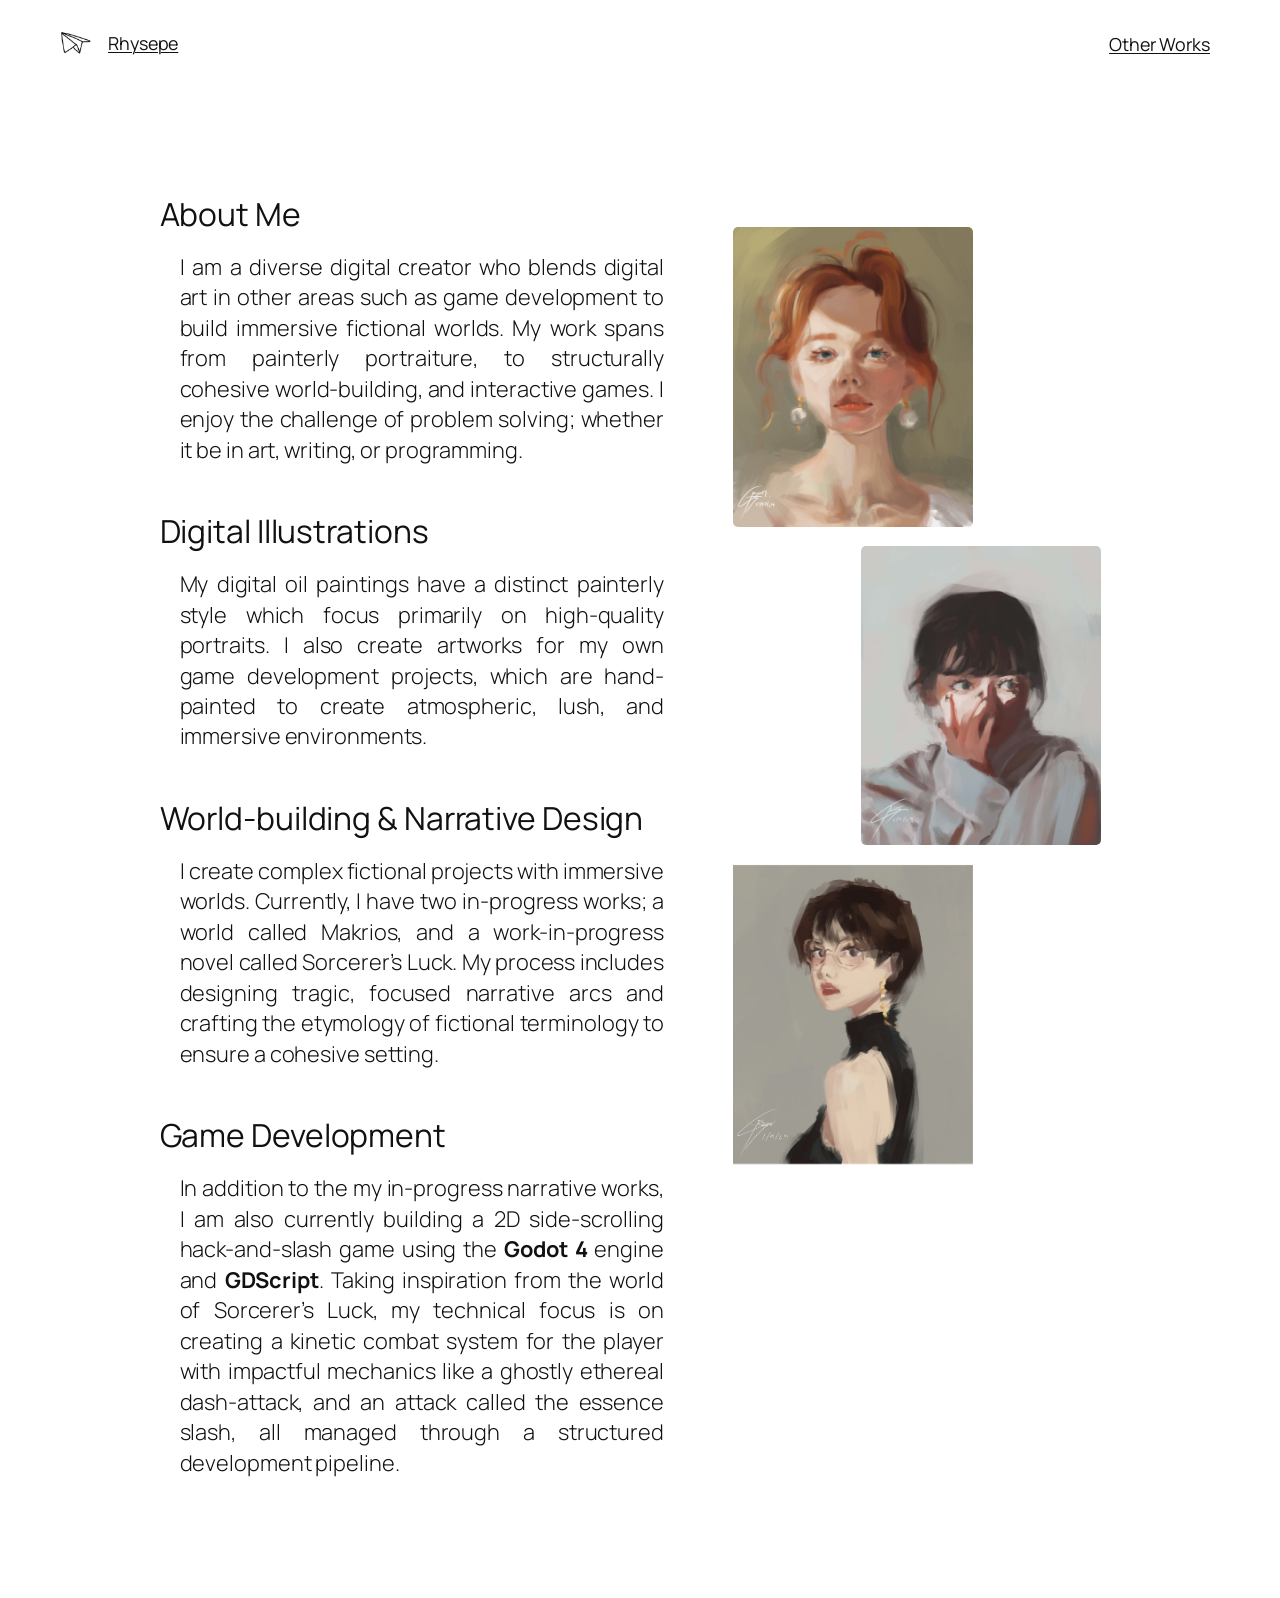
==== about-me/index.html @ 647f7ea9 "Changed website name and icon" ====
<!DOCTYPE html>
<html lang="en-US">
<head><meta charset="UTF-8">
	
	<meta name="viewport" content="width=device-width, initial-scale=1">
<meta name="robots" content="max-image-preview:large">
<title>About Me – My Website</title>
<link rel="alternate" type="application/rss+xml" title="My Website » Feed" href="/feed/">
<link rel="alternate" type="application/rss+xml" title="My Website » Comments Feed" href="/comments/feed/">
<link rel="alternate" title="oEmbed (JSON)" type="application/json+oembed" href="/wp-json/oembed/1.0/embed?url=%2Fabout-me%2F">
<link rel="alternate" title="oEmbed (XML)" type="text/xml+oembed" href="/wp-json/oembed/1.0/embed?url=%2Fabout-me%2F&amp;format=xml">
<style id="wp-img-auto-sizes-contain-inline-css">
img:is([sizes=auto i],[sizes^="auto," i]){contain-intrinsic-size:3000px 1500px}
/*# sourceURL=wp-img-auto-sizes-contain-inline-css */
</style>
<style id="wp-block-image-inline-css">
.wp-block-image>a,.wp-block-image>figure>a{display:inline-block}.wp-block-image img{box-sizing:border-box;height:auto;max-width:100%;vertical-align:bottom}@media not (prefers-reduced-motion){.wp-block-image img.hide{visibility:hidden}.wp-block-image img.show{animation:show-content-image .4s}}.wp-block-image[style*=border-radius] img,.wp-block-image[style*=border-radius]>a{border-radius:inherit}.wp-block-image.has-custom-border img{box-sizing:border-box}.wp-block-image.aligncenter{text-align:center}.wp-block-image.alignfull>a,.wp-block-image.alignwide>a{width:100%}.wp-block-image.alignfull img,.wp-block-image.alignwide img{height:auto;width:100%}.wp-block-image .aligncenter,.wp-block-image .alignleft,.wp-block-image .alignright,.wp-block-image.aligncenter,.wp-block-image.alignleft,.wp-block-image.alignright{display:table}.wp-block-image .aligncenter>figcaption,.wp-block-image .alignleft>figcaption,.wp-block-image .alignright>figcaption,.wp-block-image.aligncenter>figcaption,.wp-block-image.alignleft>figcaption,.wp-block-image.alignright>figcaption{caption-side:bottom;display:table-caption}.wp-block-image .alignleft{float:left;margin:.5em 1em .5em 0}.wp-block-image .alignright{float:right;margin:.5em 0 .5em 1em}.wp-block-image .aligncenter{margin-left:auto;margin-right:auto}.wp-block-image :where(figcaption){margin-bottom:1em;margin-top:.5em}.wp-block-image.is-style-circle-mask img{border-radius:9999px}@supports ((-webkit-mask-image:none) or (mask-image:none)) or (-webkit-mask-image:none){.wp-block-image.is-style-circle-mask img{border-radius:0;-webkit-mask-image:url('data:image/svg+xml;utf8,<svg viewBox="0 0 100 100" xmlns="http://www.w3.org/2000/svg"><circle cx="50" cy="50" r="50"/></svg>');mask-image:url('data:image/svg+xml;utf8,<svg viewBox="0 0 100 100" xmlns="http://www.w3.org/2000/svg"><circle cx="50" cy="50" r="50"/></svg>');mask-mode:alpha;-webkit-mask-position:center;mask-position:center;-webkit-mask-repeat:no-repeat;mask-repeat:no-repeat;-webkit-mask-size:contain;mask-size:contain}}:root :where(.wp-block-image.is-style-rounded img,.wp-block-image .is-style-rounded img){border-radius:9999px}.wp-block-image figure{margin:0}.wp-lightbox-container{display:flex;flex-direction:column;position:relative}.wp-lightbox-container img{cursor:zoom-in}.wp-lightbox-container img:hover+button{opacity:1}.wp-lightbox-container button{align-items:center;backdrop-filter:blur(16px) saturate(180%);background-color:#5a5a5a40;border:none;border-radius:4px;cursor:zoom-in;display:flex;height:20px;justify-content:center;opacity:0;padding:0;position:absolute;right:16px;text-align:center;top:16px;width:20px;z-index:100}@media not (prefers-reduced-motion){.wp-lightbox-container button{transition:opacity .2s ease}}.wp-lightbox-container button:focus-visible{outline:3px auto #5a5a5a40;outline:3px auto -webkit-focus-ring-color;outline-offset:3px}.wp-lightbox-container button:hover{cursor:pointer;opacity:1}.wp-lightbox-container button:focus{opacity:1}.wp-lightbox-container button:focus,.wp-lightbox-container button:hover,.wp-lightbox-container button:not(:hover):not(:active):not(.has-background){background-color:#5a5a5a40;border:none}.wp-lightbox-overlay{box-sizing:border-box;cursor:zoom-out;height:100vh;left:0;overflow:hidden;position:fixed;top:0;visibility:hidden;width:100%;z-index:100000}.wp-lightbox-overlay .close-button{align-items:center;cursor:pointer;display:flex;justify-content:center;min-height:40px;min-width:40px;padding:0;position:absolute;right:calc(env(safe-area-inset-right) + 16px);top:calc(env(safe-area-inset-top) + 16px);z-index:5000000}.wp-lightbox-overlay .close-button:focus,.wp-lightbox-overlay .close-button:hover,.wp-lightbox-overlay .close-button:not(:hover):not(:active):not(.has-background){background:none;border:none}.wp-lightbox-overlay .lightbox-image-container{height:var(--wp--lightbox-container-height);left:50%;overflow:hidden;position:absolute;top:50%;transform:translate(-50%,-50%);transform-origin:top left;width:var(--wp--lightbox-container-width);z-index:9999999999}.wp-lightbox-overlay .wp-block-image{align-items:center;box-sizing:border-box;display:flex;height:100%;justify-content:center;margin:0;position:relative;transform-origin:0 0;width:100%;z-index:3000000}.wp-lightbox-overlay .wp-block-image img{height:var(--wp--lightbox-image-height);min-height:var(--wp--lightbox-image-height);min-width:var(--wp--lightbox-image-width);width:var(--wp--lightbox-image-width)}.wp-lightbox-overlay .wp-block-image figcaption{display:none}.wp-lightbox-overlay button{background:none;border:none}.wp-lightbox-overlay .scrim{background-color:#fff;height:100%;opacity:.9;position:absolute;width:100%;z-index:2000000}.wp-lightbox-overlay.active{visibility:visible}@media not (prefers-reduced-motion){.wp-lightbox-overlay.active{animation:turn-on-visibility .25s both}.wp-lightbox-overlay.active img{animation:turn-on-visibility .35s both}.wp-lightbox-overlay.show-closing-animation:not(.active){animation:turn-off-visibility .35s both}.wp-lightbox-overlay.show-closing-animation:not(.active) img{animation:turn-off-visibility .25s both}.wp-lightbox-overlay.zoom.active{animation:none;opacity:1;visibility:visible}.wp-lightbox-overlay.zoom.active .lightbox-image-container{animation:lightbox-zoom-in .4s}.wp-lightbox-overlay.zoom.active .lightbox-image-container img{animation:none}.wp-lightbox-overlay.zoom.active .scrim{animation:turn-on-visibility .4s forwards}.wp-lightbox-overlay.zoom.show-closing-animation:not(.active){animation:none}.wp-lightbox-overlay.zoom.show-closing-animation:not(.active) .lightbox-image-container{animation:lightbox-zoom-out .4s}.wp-lightbox-overlay.zoom.show-closing-animation:not(.active) .lightbox-image-container img{animation:none}.wp-lightbox-overlay.zoom.show-closing-animation:not(.active) .scrim{animation:turn-off-visibility .4s forwards}}@keyframes show-content-image{0%{visibility:hidden}99%{visibility:hidden}to{visibility:visible}}@keyframes turn-on-visibility{0%{opacity:0}to{opacity:1}}@keyframes turn-off-visibility{0%{opacity:1;visibility:visible}99%{opacity:0;visibility:visible}to{opacity:0;visibility:hidden}}@keyframes lightbox-zoom-in{0%{transform:translate(calc((-100vw + var(--wp--lightbox-scrollbar-width))/2 + var(--wp--lightbox-initial-left-position)),calc(-50vh + var(--wp--lightbox-initial-top-position))) scale(var(--wp--lightbox-scale))}to{transform:translate(-50%,-50%) scale(1)}}@keyframes lightbox-zoom-out{0%{transform:translate(-50%,-50%) scale(1);visibility:visible}99%{visibility:visible}to{transform:translate(calc((-100vw + var(--wp--lightbox-scrollbar-width))/2 + var(--wp--lightbox-initial-left-position)),calc(-50vh + var(--wp--lightbox-initial-top-position))) scale(var(--wp--lightbox-scale));visibility:hidden}}
/*# sourceURL=/wp-includes/blocks/image/style.min.css */
</style>
<style id="wp-block-heading-inline-css">
h1:where(.wp-block-heading).has-background,h2:where(.wp-block-heading).has-background,h3:where(.wp-block-heading).has-background,h4:where(.wp-block-heading).has-background,h5:where(.wp-block-heading).has-background,h6:where(.wp-block-heading).has-background{padding:1.25em 2.375em}h1.has-text-align-left[style*=writing-mode]:where([style*=vertical-lr]),h1.has-text-align-right[style*=writing-mode]:where([style*=vertical-rl]),h2.has-text-align-left[style*=writing-mode]:where([style*=vertical-lr]),h2.has-text-align-right[style*=writing-mode]:where([style*=vertical-rl]),h3.has-text-align-left[style*=writing-mode]:where([style*=vertical-lr]),h3.has-text-align-right[style*=writing-mode]:where([style*=vertical-rl]),h4.has-text-align-left[style*=writing-mode]:where([style*=vertical-lr]),h4.has-text-align-right[style*=writing-mode]:where([style*=vertical-rl]),h5.has-text-align-left[style*=writing-mode]:where([style*=vertical-lr]),h5.has-text-align-right[style*=writing-mode]:where([style*=vertical-rl]),h6.has-text-align-left[style*=writing-mode]:where([style*=vertical-lr]),h6.has-text-align-right[style*=writing-mode]:where([style*=vertical-rl]){rotate:180deg}
/*# sourceURL=/wp-includes/blocks/heading/style.min.css */
</style>
<style id="wp-block-group-inline-css">
.wp-block-group{box-sizing:border-box}:where(.wp-block-group.wp-block-group-is-layout-constrained){position:relative}
/*# sourceURL=/wp-includes/blocks/group/style.min.css */
</style>
<style id="wp-block-paragraph-inline-css">
.is-small-text{font-size:.875em}.is-regular-text{font-size:1em}.is-large-text{font-size:2.25em}.is-larger-text{font-size:3em}.has-drop-cap:not(:focus):first-letter{float:left;font-size:8.4em;font-style:normal;font-weight:100;line-height:.68;margin:.05em .1em 0 0;text-transform:uppercase}body.rtl .has-drop-cap:not(:focus):first-letter{float:none;margin-left:.1em}p.has-drop-cap.has-background{overflow:hidden}:root :where(p.has-background){padding:1.25em 2.375em}:where(p.has-text-color:not(.has-link-color)) a{color:inherit}p.has-text-align-left[style*="writing-mode:vertical-lr"],p.has-text-align-right[style*="writing-mode:vertical-rl"]{rotate:180deg}
/*# sourceURL=/wp-includes/blocks/paragraph/style.min.css */
</style>
<style id="wp-block-post-content-inline-css">
.wp-block-post-content{display:flow-root}
/*# sourceURL=/wp-includes/blocks/post-content/style.min.css */
</style>
<style id="wp-block-library-inline-css">
:root{--wp-block-synced-color:#7a00df;--wp-block-synced-color--rgb:122,0,223;--wp-bound-block-color:var(--wp-block-synced-color);--wp-editor-canvas-background:#ddd;--wp-admin-theme-color:#007cba;--wp-admin-theme-color--rgb:0,124,186;--wp-admin-theme-color-darker-10:#006ba1;--wp-admin-theme-color-darker-10--rgb:0,107,160.5;--wp-admin-theme-color-darker-20:#005a87;--wp-admin-theme-color-darker-20--rgb:0,90,135;--wp-admin-border-width-focus:2px}@media (min-resolution:192dpi){:root{--wp-admin-border-width-focus:1.5px}}.wp-element-button{cursor:pointer}:root .has-very-light-gray-background-color{background-color:#eee}:root .has-very-dark-gray-background-color{background-color:#313131}:root .has-very-light-gray-color{color:#eee}:root .has-very-dark-gray-color{color:#313131}:root .has-vivid-green-cyan-to-vivid-cyan-blue-gradient-background{background:linear-gradient(135deg,#00d084,#0693e3)}:root .has-purple-crush-gradient-background{background:linear-gradient(135deg,#34e2e4,#4721fb 50%,#ab1dfe)}:root .has-hazy-dawn-gradient-background{background:linear-gradient(135deg,#faaca8,#dad0ec)}:root .has-subdued-olive-gradient-background{background:linear-gradient(135deg,#fafae1,#67a671)}:root .has-atomic-cream-gradient-background{background:linear-gradient(135deg,#fdd79a,#004a59)}:root .has-nightshade-gradient-background{background:linear-gradient(135deg,#330968,#31cdcf)}:root .has-midnight-gradient-background{background:linear-gradient(135deg,#020381,#2874fc)}:root{--wp--preset--font-size--normal:16px;--wp--preset--font-size--huge:42px}.has-regular-font-size{font-size:1em}.has-larger-font-size{font-size:2.625em}.has-normal-font-size{font-size:var(--wp--preset--font-size--normal)}.has-huge-font-size{font-size:var(--wp--preset--font-size--huge)}.has-text-align-center{text-align:center}.has-text-align-left{text-align:left}.has-text-align-right{text-align:right}.has-fit-text{white-space:nowrap!important}#end-resizable-editor-section{display:none}.aligncenter{clear:both}.items-justified-left{justify-content:flex-start}.items-justified-center{justify-content:center}.items-justified-right{justify-content:flex-end}.items-justified-space-between{justify-content:space-between}.screen-reader-text{border:0;clip-path:inset(50%);height:1px;margin:-1px;overflow:hidden;padding:0;position:absolute;width:1px;word-wrap:normal!important}.screen-reader-text:focus{background-color:#ddd;clip-path:none;color:#444;display:block;font-size:1em;height:auto;left:5px;line-height:normal;padding:15px 23px 14px;text-decoration:none;top:5px;width:auto;z-index:100000}html :where(.has-border-color){border-style:solid}html :where([style*=border-top-color]){border-top-style:solid}html :where([style*=border-right-color]){border-right-style:solid}html :where([style*=border-bottom-color]){border-bottom-style:solid}html :where([style*=border-left-color]){border-left-style:solid}html :where([style*=border-width]){border-style:solid}html :where([style*=border-top-width]){border-top-style:solid}html :where([style*=border-right-width]){border-right-style:solid}html :where([style*=border-bottom-width]){border-bottom-style:solid}html :where([style*=border-left-width]){border-left-style:solid}html :where(img[class*=wp-image-]){height:auto;max-width:100%}:where(figure){margin:0 0 1em}html :where(.is-position-sticky){--wp-admin--admin-bar--position-offset:var(--wp-admin--admin-bar--height,0px)}@media screen and (max-width:600px){html :where(.is-position-sticky){--wp-admin--admin-bar--position-offset:0px}}
/*# sourceURL=/wp-includes/css/dist/block-library/common.min.css */
</style>
<style id="global-styles-inline-css">
:root{--wp--preset--aspect-ratio--square: 1;--wp--preset--aspect-ratio--4-3: 4/3;--wp--preset--aspect-ratio--3-4: 3/4;--wp--preset--aspect-ratio--3-2: 3/2;--wp--preset--aspect-ratio--2-3: 2/3;--wp--preset--aspect-ratio--16-9: 16/9;--wp--preset--aspect-ratio--9-16: 9/16;--wp--preset--color--black: #000000;--wp--preset--color--cyan-bluish-gray: #abb8c3;--wp--preset--color--white: #ffffff;--wp--preset--color--pale-pink: #f78da7;--wp--preset--color--vivid-red: #cf2e2e;--wp--preset--color--luminous-vivid-orange: #ff6900;--wp--preset--color--luminous-vivid-amber: #fcb900;--wp--preset--color--light-green-cyan: #7bdcb5;--wp--preset--color--vivid-green-cyan: #00d084;--wp--preset--color--pale-cyan-blue: #8ed1fc;--wp--preset--color--vivid-cyan-blue: #0693e3;--wp--preset--color--vivid-purple: #9b51e0;--wp--preset--color--base: #FFFFFF;--wp--preset--color--contrast: #111111;--wp--preset--color--accent-1: #FFEE58;--wp--preset--color--accent-2: #F6CFF4;--wp--preset--color--accent-3: #503AA8;--wp--preset--color--accent-4: #686868;--wp--preset--color--accent-5: #FBFAF3;--wp--preset--color--accent-6: color-mix(in srgb, currentColor 20%, transparent);--wp--preset--gradient--vivid-cyan-blue-to-vivid-purple: linear-gradient(135deg,rgb(6,147,227) 0%,rgb(155,81,224) 100%);--wp--preset--gradient--light-green-cyan-to-vivid-green-cyan: linear-gradient(135deg,rgb(122,220,180) 0%,rgb(0,208,130) 100%);--wp--preset--gradient--luminous-vivid-amber-to-luminous-vivid-orange: linear-gradient(135deg,rgb(252,185,0) 0%,rgb(255,105,0) 100%);--wp--preset--gradient--luminous-vivid-orange-to-vivid-red: linear-gradient(135deg,rgb(255,105,0) 0%,rgb(207,46,46) 100%);--wp--preset--gradient--very-light-gray-to-cyan-bluish-gray: linear-gradient(135deg,rgb(238,238,238) 0%,rgb(169,184,195) 100%);--wp--preset--gradient--cool-to-warm-spectrum: linear-gradient(135deg,rgb(74,234,220) 0%,rgb(151,120,209) 20%,rgb(207,42,186) 40%,rgb(238,44,130) 60%,rgb(251,105,98) 80%,rgb(254,248,76) 100%);--wp--preset--gradient--blush-light-purple: linear-gradient(135deg,rgb(255,206,236) 0%,rgb(152,150,240) 100%);--wp--preset--gradient--blush-bordeaux: linear-gradient(135deg,rgb(254,205,165) 0%,rgb(254,45,45) 50%,rgb(107,0,62) 100%);--wp--preset--gradient--luminous-dusk: linear-gradient(135deg,rgb(255,203,112) 0%,rgb(199,81,192) 50%,rgb(65,88,208) 100%);--wp--preset--gradient--pale-ocean: linear-gradient(135deg,rgb(255,245,203) 0%,rgb(182,227,212) 50%,rgb(51,167,181) 100%);--wp--preset--gradient--electric-grass: linear-gradient(135deg,rgb(202,248,128) 0%,rgb(113,206,126) 100%);--wp--preset--gradient--midnight: linear-gradient(135deg,rgb(2,3,129) 0%,rgb(40,116,252) 100%);--wp--preset--font-size--small: 0.875rem;--wp--preset--font-size--medium: clamp(1rem, 1rem + ((1vw - 0.2rem) * 0.196), 1.125rem);--wp--preset--font-size--large: clamp(1.125rem, 1.125rem + ((1vw - 0.2rem) * 0.392), 1.375rem);--wp--preset--font-size--x-large: clamp(1.75rem, 1.75rem + ((1vw - 0.2rem) * 0.392), 2rem);--wp--preset--font-size--xx-large: clamp(2.15rem, 2.15rem + ((1vw - 0.2rem) * 1.333), 3rem);--wp--preset--font-family--manrope: Manrope, sans-serif;--wp--preset--font-family--fira-code: "Fira Code", monospace;--wp--preset--spacing--20: 10px;--wp--preset--spacing--30: 20px;--wp--preset--spacing--40: 30px;--wp--preset--spacing--50: clamp(30px, 5vw, 50px);--wp--preset--spacing--60: clamp(30px, 7vw, 70px);--wp--preset--spacing--70: clamp(50px, 7vw, 90px);--wp--preset--spacing--80: clamp(70px, 10vw, 140px);--wp--preset--shadow--natural: 6px 6px 9px rgba(0, 0, 0, 0.2);--wp--preset--shadow--deep: 12px 12px 50px rgba(0, 0, 0, 0.4);--wp--preset--shadow--sharp: 6px 6px 0px rgba(0, 0, 0, 0.2);--wp--preset--shadow--outlined: 6px 6px 0px -3px rgb(255, 255, 255), 6px 6px rgb(0, 0, 0);--wp--preset--shadow--crisp: 6px 6px 0px rgb(0, 0, 0);}:root { --wp--style--global--content-size: 645px;--wp--style--global--wide-size: 1340px; }:where(body) { margin: 0; }.wp-site-blocks { padding-top: var(--wp--style--root--padding-top); padding-bottom: var(--wp--style--root--padding-bottom); }.has-global-padding { padding-right: var(--wp--style--root--padding-right); padding-left: var(--wp--style--root--padding-left); }.has-global-padding > .alignfull { margin-right: calc(var(--wp--style--root--padding-right) * -1); margin-left: calc(var(--wp--style--root--padding-left) * -1); }.has-global-padding :where(:not(.alignfull.is-layout-flow) > .has-global-padding:not(.wp-block-block, .alignfull)) { padding-right: 0; padding-left: 0; }.has-global-padding :where(:not(.alignfull.is-layout-flow) > .has-global-padding:not(.wp-block-block, .alignfull)) > .alignfull { margin-left: 0; margin-right: 0; }.wp-site-blocks > .alignleft { float: left; margin-right: 2em; }.wp-site-blocks > .alignright { float: right; margin-left: 2em; }.wp-site-blocks > .aligncenter { justify-content: center; margin-left: auto; margin-right: auto; }:where(.wp-site-blocks) > * { margin-block-start: 1.2rem; margin-block-end: 0; }:where(.wp-site-blocks) > :first-child { margin-block-start: 0; }:where(.wp-site-blocks) > :last-child { margin-block-end: 0; }:root { --wp--style--block-gap: 1.2rem; }:root :where(.is-layout-flow) > :first-child{margin-block-start: 0;}:root :where(.is-layout-flow) > :last-child{margin-block-end: 0;}:root :where(.is-layout-flow) > *{margin-block-start: 1.2rem;margin-block-end: 0;}:root :where(.is-layout-constrained) > :first-child{margin-block-start: 0;}:root :where(.is-layout-constrained) > :last-child{margin-block-end: 0;}:root :where(.is-layout-constrained) > *{margin-block-start: 1.2rem;margin-block-end: 0;}:root :where(.is-layout-flex){gap: 1.2rem;}:root :where(.is-layout-grid){gap: 1.2rem;}.is-layout-flow > .alignleft{float: left;margin-inline-start: 0;margin-inline-end: 2em;}.is-layout-flow > .alignright{float: right;margin-inline-start: 2em;margin-inline-end: 0;}.is-layout-flow > .aligncenter{margin-left: auto !important;margin-right: auto !important;}.is-layout-constrained > .alignleft{float: left;margin-inline-start: 0;margin-inline-end: 2em;}.is-layout-constrained > .alignright{float: right;margin-inline-start: 2em;margin-inline-end: 0;}.is-layout-constrained > .aligncenter{margin-left: auto !important;margin-right: auto !important;}.is-layout-constrained > :where(:not(.alignleft):not(.alignright):not(.alignfull)){max-width: var(--wp--style--global--content-size);margin-left: auto !important;margin-right: auto !important;}.is-layout-constrained > .alignwide{max-width: var(--wp--style--global--wide-size);}body .is-layout-flex{display: flex;}.is-layout-flex{flex-wrap: wrap;align-items: center;}.is-layout-flex > :is(*, div){margin: 0;}body .is-layout-grid{display: grid;}.is-layout-grid > :is(*, div){margin: 0;}body{background-color: var(--wp--preset--color--base);color: var(--wp--preset--color--contrast);font-family: var(--wp--preset--font-family--manrope);font-size: var(--wp--preset--font-size--large);font-weight: 300;letter-spacing: -0.1px;line-height: 1.4;--wp--style--root--padding-top: 0px;--wp--style--root--padding-right: var(--wp--preset--spacing--50);--wp--style--root--padding-bottom: 0px;--wp--style--root--padding-left: var(--wp--preset--spacing--50);}a:where(:not(.wp-element-button)){color: currentColor;text-decoration: underline;}:root :where(a:where(:not(.wp-element-button)):hover){text-decoration: none;}h1, h2, h3, h4, h5, h6{font-weight: 400;letter-spacing: -0.1px;line-height: 1.125;}h1{font-size: var(--wp--preset--font-size--xx-large);}h2{font-size: var(--wp--preset--font-size--x-large);}h3{font-size: var(--wp--preset--font-size--large);}h4{font-size: var(--wp--preset--font-size--medium);}h5{font-size: var(--wp--preset--font-size--small);letter-spacing: 0.5px;}h6{font-size: var(--wp--preset--font-size--small);font-weight: 700;letter-spacing: 1.4px;text-transform: uppercase;}:root :where(.wp-element-button, .wp-block-button__link){background-color: var(--wp--preset--color--contrast);border-width: 0;color: var(--wp--preset--color--base);font-family: inherit;font-size: var(--wp--preset--font-size--medium);font-style: inherit;font-weight: inherit;letter-spacing: inherit;line-height: inherit;padding-top: 1rem;padding-right: 2.25rem;padding-bottom: 1rem;padding-left: 2.25rem;text-decoration: none;text-transform: inherit;}:root :where(.wp-element-button:hover, .wp-block-button__link:hover){background-color: color-mix(in srgb, var(--wp--preset--color--contrast) 85%, transparent);border-color: transparent;color: var(--wp--preset--color--base);}:root :where(.wp-element-button:focus, .wp-block-button__link:focus){outline-color: var(--wp--preset--color--accent-4);outline-offset: 2px;}:root :where(.wp-element-caption, .wp-block-audio figcaption, .wp-block-embed figcaption, .wp-block-gallery figcaption, .wp-block-image figcaption, .wp-block-table figcaption, .wp-block-video figcaption){font-size: var(--wp--preset--font-size--small);line-height: 1.4;}.has-black-color{color: var(--wp--preset--color--black) !important;}.has-cyan-bluish-gray-color{color: var(--wp--preset--color--cyan-bluish-gray) !important;}.has-white-color{color: var(--wp--preset--color--white) !important;}.has-pale-pink-color{color: var(--wp--preset--color--pale-pink) !important;}.has-vivid-red-color{color: var(--wp--preset--color--vivid-red) !important;}.has-luminous-vivid-orange-color{color: var(--wp--preset--color--luminous-vivid-orange) !important;}.has-luminous-vivid-amber-color{color: var(--wp--preset--color--luminous-vivid-amber) !important;}.has-light-green-cyan-color{color: var(--wp--preset--color--light-green-cyan) !important;}.has-vivid-green-cyan-color{color: var(--wp--preset--color--vivid-green-cyan) !important;}.has-pale-cyan-blue-color{color: var(--wp--preset--color--pale-cyan-blue) !important;}.has-vivid-cyan-blue-color{color: var(--wp--preset--color--vivid-cyan-blue) !important;}.has-vivid-purple-color{color: var(--wp--preset--color--vivid-purple) !important;}.has-base-color{color: var(--wp--preset--color--base) !important;}.has-contrast-color{color: var(--wp--preset--color--contrast) !important;}.has-accent-1-color{color: var(--wp--preset--color--accent-1) !important;}.has-accent-2-color{color: var(--wp--preset--color--accent-2) !important;}.has-accent-3-color{color: var(--wp--preset--color--accent-3) !important;}.has-accent-4-color{color: var(--wp--preset--color--accent-4) !important;}.has-accent-5-color{color: var(--wp--preset--color--accent-5) !important;}.has-accent-6-color{color: var(--wp--preset--color--accent-6) !important;}.has-black-background-color{background-color: var(--wp--preset--color--black) !important;}.has-cyan-bluish-gray-background-color{background-color: var(--wp--preset--color--cyan-bluish-gray) !important;}.has-white-background-color{background-color: var(--wp--preset--color--white) !important;}.has-pale-pink-background-color{background-color: var(--wp--preset--color--pale-pink) !important;}.has-vivid-red-background-color{background-color: var(--wp--preset--color--vivid-red) !important;}.has-luminous-vivid-orange-background-color{background-color: var(--wp--preset--color--luminous-vivid-orange) !important;}.has-luminous-vivid-amber-background-color{background-color: var(--wp--preset--color--luminous-vivid-amber) !important;}.has-light-green-cyan-background-color{background-color: var(--wp--preset--color--light-green-cyan) !important;}.has-vivid-green-cyan-background-color{background-color: var(--wp--preset--color--vivid-green-cyan) !important;}.has-pale-cyan-blue-background-color{background-color: var(--wp--preset--color--pale-cyan-blue) !important;}.has-vivid-cyan-blue-background-color{background-color: var(--wp--preset--color--vivid-cyan-blue) !important;}.has-vivid-purple-background-color{background-color: var(--wp--preset--color--vivid-purple) !important;}.has-base-background-color{background-color: var(--wp--preset--color--base) !important;}.has-contrast-background-color{background-color: var(--wp--preset--color--contrast) !important;}.has-accent-1-background-color{background-color: var(--wp--preset--color--accent-1) !important;}.has-accent-2-background-color{background-color: var(--wp--preset--color--accent-2) !important;}.has-accent-3-background-color{background-color: var(--wp--preset--color--accent-3) !important;}.has-accent-4-background-color{background-color: var(--wp--preset--color--accent-4) !important;}.has-accent-5-background-color{background-color: var(--wp--preset--color--accent-5) !important;}.has-accent-6-background-color{background-color: var(--wp--preset--color--accent-6) !important;}.has-black-border-color{border-color: var(--wp--preset--color--black) !important;}.has-cyan-bluish-gray-border-color{border-color: var(--wp--preset--color--cyan-bluish-gray) !important;}.has-white-border-color{border-color: var(--wp--preset--color--white) !important;}.has-pale-pink-border-color{border-color: var(--wp--preset--color--pale-pink) !important;}.has-vivid-red-border-color{border-color: var(--wp--preset--color--vivid-red) !important;}.has-luminous-vivid-orange-border-color{border-color: var(--wp--preset--color--luminous-vivid-orange) !important;}.has-luminous-vivid-amber-border-color{border-color: var(--wp--preset--color--luminous-vivid-amber) !important;}.has-light-green-cyan-border-color{border-color: var(--wp--preset--color--light-green-cyan) !important;}.has-vivid-green-cyan-border-color{border-color: var(--wp--preset--color--vivid-green-cyan) !important;}.has-pale-cyan-blue-border-color{border-color: var(--wp--preset--color--pale-cyan-blue) !important;}.has-vivid-cyan-blue-border-color{border-color: var(--wp--preset--color--vivid-cyan-blue) !important;}.has-vivid-purple-border-color{border-color: var(--wp--preset--color--vivid-purple) !important;}.has-base-border-color{border-color: var(--wp--preset--color--base) !important;}.has-contrast-border-color{border-color: var(--wp--preset--color--contrast) !important;}.has-accent-1-border-color{border-color: var(--wp--preset--color--accent-1) !important;}.has-accent-2-border-color{border-color: var(--wp--preset--color--accent-2) !important;}.has-accent-3-border-color{border-color: var(--wp--preset--color--accent-3) !important;}.has-accent-4-border-color{border-color: var(--wp--preset--color--accent-4) !important;}.has-accent-5-border-color{border-color: var(--wp--preset--color--accent-5) !important;}.has-accent-6-border-color{border-color: var(--wp--preset--color--accent-6) !important;}.has-vivid-cyan-blue-to-vivid-purple-gradient-background{background: var(--wp--preset--gradient--vivid-cyan-blue-to-vivid-purple) !important;}.has-light-green-cyan-to-vivid-green-cyan-gradient-background{background: var(--wp--preset--gradient--light-green-cyan-to-vivid-green-cyan) !important;}.has-luminous-vivid-amber-to-luminous-vivid-orange-gradient-background{background: var(--wp--preset--gradient--luminous-vivid-amber-to-luminous-vivid-orange) !important;}.has-luminous-vivid-orange-to-vivid-red-gradient-background{background: var(--wp--preset--gradient--luminous-vivid-orange-to-vivid-red) !important;}.has-very-light-gray-to-cyan-bluish-gray-gradient-background{background: var(--wp--preset--gradient--very-light-gray-to-cyan-bluish-gray) !important;}.has-cool-to-warm-spectrum-gradient-background{background: var(--wp--preset--gradient--cool-to-warm-spectrum) !important;}.has-blush-light-purple-gradient-background{background: var(--wp--preset--gradient--blush-light-purple) !important;}.has-blush-bordeaux-gradient-background{background: var(--wp--preset--gradient--blush-bordeaux) !important;}.has-luminous-dusk-gradient-background{background: var(--wp--preset--gradient--luminous-dusk) !important;}.has-pale-ocean-gradient-background{background: var(--wp--preset--gradient--pale-ocean) !important;}.has-electric-grass-gradient-background{background: var(--wp--preset--gradient--electric-grass) !important;}.has-midnight-gradient-background{background: var(--wp--preset--gradient--midnight) !important;}.has-small-font-size{font-size: var(--wp--preset--font-size--small) !important;}.has-medium-font-size{font-size: var(--wp--preset--font-size--medium) !important;}.has-large-font-size{font-size: var(--wp--preset--font-size--large) !important;}.has-x-large-font-size{font-size: var(--wp--preset--font-size--x-large) !important;}.has-xx-large-font-size{font-size: var(--wp--preset--font-size--xx-large) !important;}.has-manrope-font-family{font-family: var(--wp--preset--font-family--manrope) !important;}.has-fira-code-font-family{font-family: var(--wp--preset--font-family--fira-code) !important;}p {
  text-align: justify;
}

@keyframes fadeInUp {
  from {
    opacity: 0;
    transform: translateY(30px);
  }
  to {
    opacity: 1;
    transform: translateY(0);
  }
}

.fade-in-up {
  animation: fadeInUp 0.8s ease forwards;
}

.fade-in-up-delay-1 { animation: fadeInUp 0.8s ease 0s forwards; opacity: 0; }
.fade-in-up-delay-2 { animation: fadeInUp 0.8s ease 0.2s forwards; opacity: 0; }
.fade-in-up-delay-3 { animation: fadeInUp 0.8s ease 0.4s forwards; opacity: 0; }
.fade-in-up-delay-4 { animation: fadeInUp 0.8s ease 0.6s forwards; opacity: 0; }
.fade-in-up-delay-5 { animation: fadeInUp 0.8s ease 0.8s forwards; opacity: 0; }
.fade-in-up-delay-6 { animation: fadeInUp 0.8s ease 1.0s forwards; opacity: 0; }
.fade-in-up-delay-7 { animation: fadeInUp 0.8s ease 1.2s forwards; opacity: 0; }
.fade-in-up-delay-8 { animation: fadeInUp 0.8s ease 1.4s forwards; opacity: 0; }
.fade-in-up-delay-9 { animation: fadeInUp 0.8s ease 1.6s forwards; opacity: 0; }
.fade-in-up-delay-10 { animation: fadeInUp 0.8s ease 1.8s forwards; opacity: 0; }
/*# sourceURL=global-styles-inline-css */
</style>
<style id="block-style-variation-styles-inline-css">
:root :where(.wp-block-heading.is-style-text-subtitle--1){font-size: clamp(1.5rem, 1.5rem + ((1vw - 0.2rem) * 0.392), 1.75rem);line-height: 1.2;}
/*# sourceURL=block-style-variation-styles-inline-css */
</style>
<style id="wp-emoji-styles-inline-css">

	img.wp-smiley, img.emoji {
		display: inline !important;
		border: none !important;
		box-shadow: none !important;
		height: 1em !important;
		width: 1em !important;
		margin: 0 0.07em !important;
		vertical-align: -0.1em !important;
		background: none !important;
		padding: 0 !important;
	}
/*# sourceURL=wp-emoji-styles-inline-css */
</style>
<style id="core-block-supports-inline-css">
.wp-container-core-group-is-layout-460ae1cf{flex-wrap:nowrap;gap:var(--wp--preset--spacing--20);}.wp-container-core-group-is-layout-28f5d25a{flex-wrap:nowrap;gap:5px;justify-content:space-between;}.wp-container-2{top:calc(0px + var(--wp-admin--admin-bar--position-offset, 0px));position:sticky;z-index:10;}.wp-container-core-group-is-layout-2fd3f7a6 > .alignfull{margin-right:calc(0px * -1);margin-left:calc(var(--wp--preset--spacing--60) * -1);}.wp-container-core-group-is-layout-2fd3f7a6 > :where(:not(.alignleft):not(.alignright):not(.alignfull)){margin-left:0 !important;}.wp-container-core-group-is-layout-f0e1bc5d{flex-direction:column;align-items:stretch;}.wp-container-core-group-is-layout-0b70ad5d{flex-wrap:nowrap;justify-content:space-between;align-items:flex-start;}.wp-container-core-post-content-is-layout-06ff697d > *{margin-block-start:0;margin-block-end:0;}.wp-container-core-post-content-is-layout-06ff697d > * + *{margin-block-start:var(--wp--preset--spacing--30);margin-block-end:0;}
/*# sourceURL=core-block-supports-inline-css */
</style>
<style id="wp-block-template-skip-link-inline-css">

		.skip-link.screen-reader-text {
			border: 0;
			clip-path: inset(50%);
			height: 1px;
			margin: -1px;
			overflow: hidden;
			padding: 0;
			position: absolute !important;
			width: 1px;
			word-wrap: normal !important;
		}

		.skip-link.screen-reader-text:focus {
			background-color: #eee;
			clip-path: none;
			color: #444;
			display: block;
			font-size: 1em;
			height: auto;
			left: 5px;
			line-height: normal;
			padding: 15px 23px 14px;
			text-decoration: none;
			top: 5px;
			width: auto;
			z-index: 100000;
		}
/*# sourceURL=wp-block-template-skip-link-inline-css */
</style>
<style id="twentytwentyfive-style-inline-css">
a{text-decoration-thickness:1px!important;text-underline-offset:.1em}:where(.wp-site-blocks :focus){outline-width:2px;outline-style:solid}.wp-block-navigation .wp-block-navigation-submenu .wp-block-navigation-item:not(:last-child){margin-bottom:3px}.wp-block-navigation .wp-block-navigation-item .wp-block-navigation-item__content{outline-offset:4px}.wp-block-navigation .wp-block-navigation-item ul.wp-block-navigation__submenu-container .wp-block-navigation-item__content{outline-offset:0}blockquote,caption,figcaption,h1,h2,h3,h4,h5,h6,p{text-wrap:pretty}.more-link{display:block}:where(pre){overflow-x:auto}
/*# sourceURL=/wp-content/themes/twentytwentyfive/style.min.css */
</style>
<link rel="https://api.w.org/" href="/wp-json/"><link rel="alternate" title="JSON" type="application/json" href="/wp-json/wp/v2/pages/74"><link rel="EditURI" type="application/rsd+xml" title="RSD" href="/xmlrpc.php?rsd">
<meta name="generator" content="WordPress 6.9.4">
<link rel="canonical" href="/about-me/">
<link rel="shortlink" href="/?p=74">
<style class="wp-fonts-local">
@font-face{font-family:Manrope;font-style:normal;font-weight:200 800;font-display:fallback;src:url('/wp-content/themes/twentytwentyfive/assets/fonts/manrope/Manrope-VariableFont_wght.woff2') format('woff2');}
@font-face{font-family:"Fira Code";font-style:normal;font-weight:300 700;font-display:fallback;src:url('/wp-content/themes/twentytwentyfive/assets/fonts/fira-code/FiraCode-VariableFont_wght.woff2') format('woff2');}
</style>
<link rel="icon" href="/wp-content/uploads/2026/05/cropped-mint-logo-1-32x32.png" sizes="32x32">
<link rel="icon" href="/wp-content/uploads/2026/05/cropped-mint-logo-1-192x192.png" sizes="192x192">
<link rel="apple-touch-icon" href="/wp-content/uploads/2026/05/cropped-mint-logo-1-180x180.png">
<meta name="msapplication-TileImage" content="/wp-content/uploads/2026/05/cropped-mint-logo-1-270x270.png">
</head>

<body class="wp-singular page-template page-template-main-page page page-id-74 wp-embed-responsive wp-theme-twentytwentyfive">

<div class="wp-site-blocks">
<div class="wp-block-group is-style-default has-base-background-color has-background is-horizontal is-content-justification-space-between is-nowrap is-layout-flex wp-container-core-group-is-layout-28f5d25a wp-block-group-is-layout-flex wp-container-2 is-position-sticky" style="border-style:none;border-width:0px;padding-top:var(--wp--preset--spacing--30);padding-right:var(--wp--preset--spacing--50);padding-bottom:var(--wp--preset--spacing--30);padding-left:var(--wp--preset--spacing--50)">
<div class="wp-block-group is-nowrap is-layout-flex wp-container-core-group-is-layout-460ae1cf wp-block-group-is-layout-flex" style="padding-right:0;padding-left:0">
<figure class="wp-block-image size-thumbnail is-resized"><a href="/"><img width="150" height="150" src="/wp-content/uploads/2026/05/mint-logo-150x150.png" alt="" class="wp-image-6" style="object-fit:cover;width:48px;height:auto" srcset="/wp-content/uploads/2026/05/mint-logo-150x150.png 150w, /wp-content/uploads/2026/05/mint-logo.png 224w" sizes="(max-width: 150px) 100vw, 150px"></a></figure>



<h2 class="wp-block-heading is-style-text-subtitle has-medium-font-size is-style-text-subtitle--1"><a href="/" data-type="page" data-id="27">Rhysepe</a></h2>
</div>



<h2 class="wp-block-heading has-medium-font-size" style="padding-top:0;padding-right:var(--wp--preset--spacing--30);padding-bottom:0;padding-left:var(--wp--preset--spacing--30)"><a href="/other-works/" data-type="page" data-id="170">Other Works</a></h2>
</div>


<div style="border-top-left-radius:0px;border-top-right-radius:0px;border-bottom-left-radius:0px;border-bottom-right-radius:0px; padding-right:var(--wp--preset--spacing--70);padding-left:var(--wp--preset--spacing--70);padding-top:var(--wp--preset--spacing--70);padding-bottom:var(--wp--preset--spacing--70);" class="entry-content wp-block-post-content is-layout-flow wp-container-core-post-content-is-layout-06ff697d wp-block-post-content-is-layout-flow">
<div class="wp-block-group is-content-justification-space-between is-nowrap is-layout-flex wp-container-core-group-is-layout-0b70ad5d wp-block-group-is-layout-flex">
<div class="wp-block-group has-global-padding is-content-justification-left is-layout-constrained wp-container-core-group-is-layout-2fd3f7a6 wp-block-group-is-layout-constrained" style="padding-top:0;padding-right:0;padding-bottom:0;padding-left:var(--wp--preset--spacing--60)">
<div class="wp-block-group fade-in-up-delay-1 has-global-padding is-layout-constrained wp-block-group-is-layout-constrained" style="padding-bottom:var(--wp--preset--spacing--40)">
<h2 class="wp-block-heading">About Me</h2>



<p style="padding-right:var(--wp--preset--spacing--50);padding-left:var(--wp--preset--spacing--30)">I am a diverse digital creator who blends digital art in other areas such as game development to build immersive fictional worlds. My work spans from painterly portraiture, to structurally cohesive world-building, and interactive games. I enjoy the challenge of problem solving; whether it be in art, writing, or programming.</p>
</div>



<div class="wp-block-group fade-in-up-delay-2 has-global-padding is-layout-constrained wp-block-group-is-layout-constrained" style="padding-bottom:var(--wp--preset--spacing--40)">
<h2 class="wp-block-heading">Digital Illustrations</h2>



<p style="padding-right:var(--wp--preset--spacing--50);padding-left:var(--wp--preset--spacing--30)">My digital oil paintings have a distinct painterly style which focus primarily on high-quality portraits. I also create artworks for my own game development projects, which are hand-painted to create atmospheric, lush, and immersive environments.</p>
</div>



<div class="wp-block-group fade-in-up-delay-3 has-global-padding is-layout-constrained wp-block-group-is-layout-constrained" style="padding-bottom:var(--wp--preset--spacing--40)">
<h2 class="wp-block-heading">World-building &amp; Narrative Design</h2>



<p style="padding-top:0;padding-right:var(--wp--preset--spacing--50);padding-bottom:0;padding-left:var(--wp--preset--spacing--30)">I create complex fictional projects with immersive worlds. Currently, I have two in-progress works; a world called Makrios, and a work-in-progress novel called Sorcerer’s Luck. My process includes designing tragic, focused narrative arcs and crafting the etymology of fictional terminology to ensure a cohesive setting.</p>
</div>



<div class="wp-block-group fade-in-up-delay-4 has-global-padding is-layout-constrained wp-block-group-is-layout-constrained" style="padding-bottom:var(--wp--preset--spacing--40)">
<h2 class="wp-block-heading">Game Development</h2>



<p style="padding-right:var(--wp--preset--spacing--50);padding-left:var(--wp--preset--spacing--30)">In addition to the my in-progress narrative works, I am also currently building a 2D side-scrolling hack-and-slash game using the <strong>Godot 4</strong> engine and <strong>GDScript</strong>. Taking inspiration from the world of Sorcerer’s Luck, my technical focus is on creating a kinetic combat system for the player with impactful mechanics like a ghostly ethereal dash-attack, and an attack called the essence slash, all managed through a structured development pipeline.</p>
</div>
</div>



<div class="wp-block-group is-vertical is-content-justification-stretch is-layout-flex wp-container-core-group-is-layout-f0e1bc5d wp-block-group-is-layout-flex" style="padding-top:var(--wp--preset--spacing--40);padding-right:var(--wp--preset--spacing--70);padding-bottom:var(--wp--preset--spacing--40)">
<figure class="wp-block-image is-resized has-custom-border fade-in-up-delay-1" style="margin-right:var(--wp--preset--spacing--80)"><img fetchpriority="high" decoding="async" width="1080" height="1350" src="/wp-content/uploads/2026/05/red.png" alt="" class="wp-image-129" style="border-style:none;border-width:0px;border-top-left-radius:5px;border-top-right-radius:5px;border-bottom-left-radius:5px;border-bottom-right-radius:5px;width:300px" srcset="/wp-content/uploads/2026/05/red.png 1080w, /wp-content/uploads/2026/05/red-240x300.png 240w, /wp-content/uploads/2026/05/red-819x1024.png 819w, /wp-content/uploads/2026/05/red-768x960.png 768w" sizes="(max-width: 1080px) 100vw, 1080px"></figure>



<figure class="wp-block-image is-resized has-custom-border fade-in-up-delay-3" style="margin-left:var(--wp--preset--spacing--80)"><img decoding="async" width="1080" height="1350" src="/wp-content/uploads/2026/05/portrait-2.jpg" alt="" class="wp-image-128" style="border-top-left-radius:5px;border-top-right-radius:5px;border-bottom-left-radius:5px;border-bottom-right-radius:5px;width:300px" srcset="/wp-content/uploads/2026/05/portrait-2.jpg 1080w, /wp-content/uploads/2026/05/portrait-2-240x300.jpg 240w, /wp-content/uploads/2026/05/portrait-2-819x1024.jpg 819w, /wp-content/uploads/2026/05/portrait-2-768x960.jpg 768w" sizes="(max-width: 1080px) 100vw, 1080px"></figure>



<figure class="wp-block-image is-resized fade-in-up-delay-5" style="margin-right:var(--wp--preset--spacing--80);margin-left:0"><img decoding="async" width="1080" height="1350" src="/wp-content/uploads/2026/05/portrait-3.jpg" alt="" class="wp-image-153" style="width:300px" srcset="/wp-content/uploads/2026/05/portrait-3.jpg 1080w, /wp-content/uploads/2026/05/portrait-3-240x300.jpg 240w, /wp-content/uploads/2026/05/portrait-3-819x1024.jpg 819w, /wp-content/uploads/2026/05/portrait-3-768x960.jpg 768w" sizes="(max-width: 1080px) 100vw, 1080px"></figure>
</div>
</div>
</div></div>
<script type="speculationrules">
{"prefetch":[{"source":"document","where":{"and":[{"href_matches":"/*"},{"not":{"href_matches":["/wp-*.php","/wp-admin/*","/wp-content/uploads/*","/wp-content/*","/wp-content/plugins/*","/wp-content/themes/twentytwentyfive/*","/*\\?(.+)"]}},{"not":{"selector_matches":"a[rel~=\"nofollow\"]"}},{"not":{"selector_matches":".no-prefetch, .no-prefetch a"}}]},"eagerness":"conservative"}]}
</script>
<script id="wp-block-template-skip-link-js-after">
	( function() {
		var skipLinkTarget = document.querySelector( 'main' ),
			sibling,
			skipLinkTargetID,
			skipLink;

		// Early exit if a skip-link target can't be located.
		if ( ! skipLinkTarget ) {
			return;
		}

		/*
		 * Get the site wrapper.
		 * The skip-link will be injected in the beginning of it.
		 */
		sibling = document.querySelector( '.wp-site-blocks' );

		// Early exit if the root element was not found.
		if ( ! sibling ) {
			return;
		}

		// Get the skip-link target's ID, and generate one if it doesn't exist.
		skipLinkTargetID = skipLinkTarget.id;
		if ( ! skipLinkTargetID ) {
			skipLinkTargetID = 'wp--skip-link--target';
			skipLinkTarget.id = skipLinkTargetID;
		}

		// Create the skip link.
		skipLink = document.createElement( 'a' );
		skipLink.classList.add( 'skip-link', 'screen-reader-text' );
		skipLink.id = 'wp-skip-link';
		skipLink.href = '#' + skipLinkTargetID;
		skipLink.innerText = 'Skip to content';

		// Inject the skip link.
		sibling.parentElement.insertBefore( skipLink, sibling );
	}() );
	
//# sourceURL=wp-block-template-skip-link-js-after
</script>
<script id="wp-emoji-settings" type="application/json">
{"baseUrl":"https://s.w.org/images/core/emoji/17.0.2/72x72/","ext":".png","svgUrl":"https://s.w.org/images/core/emoji/17.0.2/svg/","svgExt":".svg","source":{"concatemoji":"/wp-includes/js/wp-emoji-release.min.js?ver=6.9.4"}}
</script>
<script type="module">
/*! This file is auto-generated */
const a=JSON.parse(document.getElementById("wp-emoji-settings").textContent),o=(window._wpemojiSettings=a,"wpEmojiSettingsSupports"),s=["flag","emoji"];function i(e){try{var t={supportTests:e,timestamp:(new Date).valueOf()};sessionStorage.setItem(o,JSON.stringify(t))}catch(e){}}function c(e,t,n){e.clearRect(0,0,e.canvas.width,e.canvas.height),e.fillText(t,0,0);t=new Uint32Array(e.getImageData(0,0,e.canvas.width,e.canvas.height).data);e.clearRect(0,0,e.canvas.width,e.canvas.height),e.fillText(n,0,0);const a=new Uint32Array(e.getImageData(0,0,e.canvas.width,e.canvas.height).data);return t.every((e,t)=>e===a[t])}function p(e,t){e.clearRect(0,0,e.canvas.width,e.canvas.height),e.fillText(t,0,0);var n=e.getImageData(16,16,1,1);for(let e=0;e<n.data.length;e++)if(0!==n.data[e])return!1;return!0}function u(e,t,n,a){switch(t){case"flag":return n(e,"\ud83c\udff3\ufe0f\u200d\u26a7\ufe0f","\ud83c\udff3\ufe0f\u200b\u26a7\ufe0f")?!1:!n(e,"\ud83c\udde8\ud83c\uddf6","\ud83c\udde8\u200b\ud83c\uddf6")&&!n(e,"\ud83c\udff4\udb40\udc67\udb40\udc62\udb40\udc65\udb40\udc6e\udb40\udc67\udb40\udc7f","\ud83c\udff4\u200b\udb40\udc67\u200b\udb40\udc62\u200b\udb40\udc65\u200b\udb40\udc6e\u200b\udb40\udc67\u200b\udb40\udc7f");case"emoji":return!a(e,"\ud83e\u1fac8")}return!1}function f(e,t,n,a){let r;const o=(r="undefined"!=typeof WorkerGlobalScope&&self instanceof WorkerGlobalScope?new OffscreenCanvas(300,150):document.createElement("canvas")).getContext("2d",{willReadFrequently:!0}),s=(o.textBaseline="top",o.font="600 32px Arial",{});return e.forEach(e=>{s[e]=t(o,e,n,a)}),s}function r(e){var t=document.createElement("script");t.src=e,t.defer=!0,document.head.appendChild(t)}a.supports={everything:!0,everythingExceptFlag:!0},new Promise(t=>{let n=function(){try{var e=JSON.parse(sessionStorage.getItem(o));if("object"==typeof e&&"number"==typeof e.timestamp&&(new Date).valueOf()<e.timestamp+604800&&"object"==typeof e.supportTests)return e.supportTests}catch(e){}return null}();if(!n){if("undefined"!=typeof Worker&&"undefined"!=typeof OffscreenCanvas&&"undefined"!=typeof URL&&URL.createObjectURL&&"undefined"!=typeof Blob)try{var e="postMessage("+f.toString()+"("+[JSON.stringify(s),u.toString(),c.toString(),p.toString()].join(",")+"));",a=new Blob([e],{type:"text/javascript"});const r=new Worker(URL.createObjectURL(a),{name:"wpTestEmojiSupports"});return void(r.onmessage=e=>{i(n=e.data),r.terminate(),t(n)})}catch(e){}i(n=f(s,u,c,p))}t(n)}).then(e=>{for(const n in e)a.supports[n]=e[n],a.supports.everything=a.supports.everything&&a.supports[n],"flag"!==n&&(a.supports.everythingExceptFlag=a.supports.everythingExceptFlag&&a.supports[n]);var t;a.supports.everythingExceptFlag=a.supports.everythingExceptFlag&&!a.supports.flag,a.supports.everything||((t=a.source||{}).concatemoji?r(t.concatemoji):t.wpemoji&&t.twemoji&&(r(t.twemoji),r(t.wpemoji)))});
//# sourceURL=/wp-includes/js/wp-emoji-loader.min.js
</script>
</body>
</html>
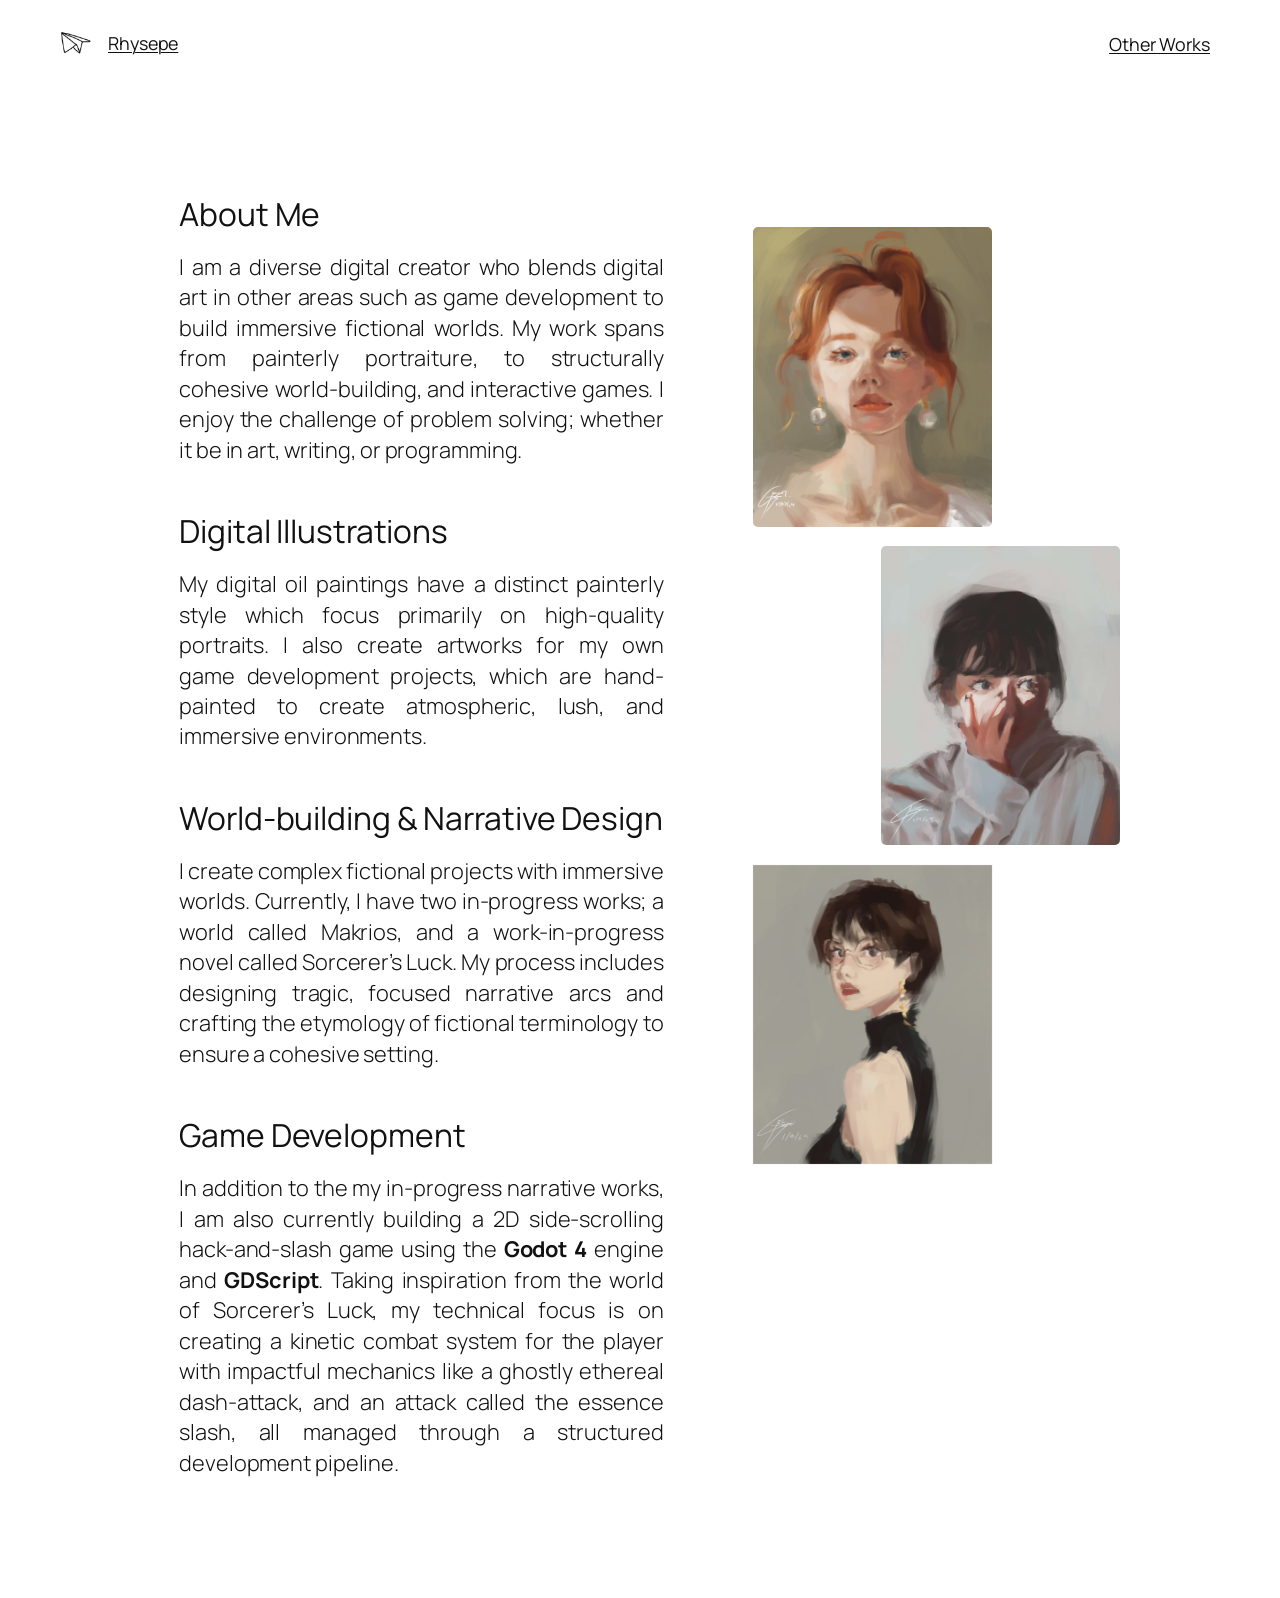
==== commit 0af6f70a: "Fixed mobile support" ====
--- a/about-me/index.html
+++ b/about-me/index.html
@@ -38,25 +38,22 @@
 /*# sourceURL=/wp-includes/css/dist/block-library/common.min.css */
 </style>
 <style id="global-styles-inline-css">
-:root{--wp--preset--aspect-ratio--square: 1;--wp--preset--aspect-ratio--4-3: 4/3;--wp--preset--aspect-ratio--3-4: 3/4;--wp--preset--aspect-ratio--3-2: 3/2;--wp--preset--aspect-ratio--2-3: 2/3;--wp--preset--aspect-ratio--16-9: 16/9;--wp--preset--aspect-ratio--9-16: 9/16;--wp--preset--color--black: #000000;--wp--preset--color--cyan-bluish-gray: #abb8c3;--wp--preset--color--white: #ffffff;--wp--preset--color--pale-pink: #f78da7;--wp--preset--color--vivid-red: #cf2e2e;--wp--preset--color--luminous-vivid-orange: #ff6900;--wp--preset--color--luminous-vivid-amber: #fcb900;--wp--preset--color--light-green-cyan: #7bdcb5;--wp--preset--color--vivid-green-cyan: #00d084;--wp--preset--color--pale-cyan-blue: #8ed1fc;--wp--preset--color--vivid-cyan-blue: #0693e3;--wp--preset--color--vivid-purple: #9b51e0;--wp--preset--color--base: #FFFFFF;--wp--preset--color--contrast: #111111;--wp--preset--color--accent-1: #FFEE58;--wp--preset--color--accent-2: #F6CFF4;--wp--preset--color--accent-3: #503AA8;--wp--preset--color--accent-4: #686868;--wp--preset--color--accent-5: #FBFAF3;--wp--preset--color--accent-6: color-mix(in srgb, currentColor 20%, transparent);--wp--preset--gradient--vivid-cyan-blue-to-vivid-purple: linear-gradient(135deg,rgb(6,147,227) 0%,rgb(155,81,224) 100%);--wp--preset--gradient--light-green-cyan-to-vivid-green-cyan: linear-gradient(135deg,rgb(122,220,180) 0%,rgb(0,208,130) 100%);--wp--preset--gradient--luminous-vivid-amber-to-luminous-vivid-orange: linear-gradient(135deg,rgb(252,185,0) 0%,rgb(255,105,0) 100%);--wp--preset--gradient--luminous-vivid-orange-to-vivid-red: linear-gradient(135deg,rgb(255,105,0) 0%,rgb(207,46,46) 100%);--wp--preset--gradient--very-light-gray-to-cyan-bluish-gray: linear-gradient(135deg,rgb(238,238,238) 0%,rgb(169,184,195) 100%);--wp--preset--gradient--cool-to-warm-spectrum: linear-gradient(135deg,rgb(74,234,220) 0%,rgb(151,120,209) 20%,rgb(207,42,186) 40%,rgb(238,44,130) 60%,rgb(251,105,98) 80%,rgb(254,248,76) 100%);--wp--preset--gradient--blush-light-purple: linear-gradient(135deg,rgb(255,206,236) 0%,rgb(152,150,240) 100%);--wp--preset--gradient--blush-bordeaux: linear-gradient(135deg,rgb(254,205,165) 0%,rgb(254,45,45) 50%,rgb(107,0,62) 100%);--wp--preset--gradient--luminous-dusk: linear-gradient(135deg,rgb(255,203,112) 0%,rgb(199,81,192) 50%,rgb(65,88,208) 100%);--wp--preset--gradient--pale-ocean: linear-gradient(135deg,rgb(255,245,203) 0%,rgb(182,227,212) 50%,rgb(51,167,181) 100%);--wp--preset--gradient--electric-grass: linear-gradient(135deg,rgb(202,248,128) 0%,rgb(113,206,126) 100%);--wp--preset--gradient--midnight: linear-gradient(135deg,rgb(2,3,129) 0%,rgb(40,116,252) 100%);--wp--preset--font-size--small: 0.875rem;--wp--preset--font-size--medium: clamp(1rem, 1rem + ((1vw - 0.2rem) * 0.196), 1.125rem);--wp--preset--font-size--large: clamp(1.125rem, 1.125rem + ((1vw - 0.2rem) * 0.392), 1.375rem);--wp--preset--font-size--x-large: clamp(1.75rem, 1.75rem + ((1vw - 0.2rem) * 0.392), 2rem);--wp--preset--font-size--xx-large: clamp(2.15rem, 2.15rem + ((1vw - 0.2rem) * 1.333), 3rem);--wp--preset--font-family--manrope: Manrope, sans-serif;--wp--preset--font-family--fira-code: "Fira Code", monospace;--wp--preset--spacing--20: 10px;--wp--preset--spacing--30: 20px;--wp--preset--spacing--40: 30px;--wp--preset--spacing--50: clamp(30px, 5vw, 50px);--wp--preset--spacing--60: clamp(30px, 7vw, 70px);--wp--preset--spacing--70: clamp(50px, 7vw, 90px);--wp--preset--spacing--80: clamp(70px, 10vw, 140px);--wp--preset--shadow--natural: 6px 6px 9px rgba(0, 0, 0, 0.2);--wp--preset--shadow--deep: 12px 12px 50px rgba(0, 0, 0, 0.4);--wp--preset--shadow--sharp: 6px 6px 0px rgba(0, 0, 0, 0.2);--wp--preset--shadow--outlined: 6px 6px 0px -3px rgb(255, 255, 255), 6px 6px rgb(0, 0, 0);--wp--preset--shadow--crisp: 6px 6px 0px rgb(0, 0, 0);}:root { --wp--style--global--content-size: 645px;--wp--style--global--wide-size: 1340px; }:where(body) { margin: 0; }.wp-site-blocks { padding-top: var(--wp--style--root--padding-top); padding-bottom: var(--wp--style--root--padding-bottom); }.has-global-padding { padding-right: var(--wp--style--root--padding-right); padding-left: var(--wp--style--root--padding-left); }.has-global-padding > .alignfull { margin-right: calc(var(--wp--style--root--padding-right) * -1); margin-left: calc(var(--wp--style--root--padding-left) * -1); }.has-global-padding :where(:not(.alignfull.is-layout-flow) > .has-global-padding:not(.wp-block-block, .alignfull)) { padding-right: 0; padding-left: 0; }.has-global-padding :where(:not(.alignfull.is-layout-flow) > .has-global-padding:not(.wp-block-block, .alignfull)) > .alignfull { margin-left: 0; margin-right: 0; }.wp-site-blocks > .alignleft { float: left; margin-right: 2em; }.wp-site-blocks > .alignright { float: right; margin-left: 2em; }.wp-site-blocks > .aligncenter { justify-content: center; margin-left: auto; margin-right: auto; }:where(.wp-site-blocks) > * { margin-block-start: 1.2rem; margin-block-end: 0; }:where(.wp-site-blocks) > :first-child { margin-block-start: 0; }:where(.wp-site-blocks) > :last-child { margin-block-end: 0; }:root { --wp--style--block-gap: 1.2rem; }:root :where(.is-layout-flow) > :first-child{margin-block-start: 0;}:root :where(.is-layout-flow) > :last-child{margin-block-end: 0;}:root :where(.is-layout-flow) > *{margin-block-start: 1.2rem;margin-block-end: 0;}:root :where(.is-layout-constrained) > :first-child{margin-block-start: 0;}:root :where(.is-layout-constrained) > :last-child{margin-block-end: 0;}:root :where(.is-layout-constrained) > *{margin-block-start: 1.2rem;margin-block-end: 0;}:root :where(.is-layout-flex){gap: 1.2rem;}:root :where(.is-layout-grid){gap: 1.2rem;}.is-layout-flow > .alignleft{float: left;margin-inline-start: 0;margin-inline-end: 2em;}.is-layout-flow > .alignright{float: right;margin-inline-start: 2em;margin-inline-end: 0;}.is-layout-flow > .aligncenter{margin-left: auto !important;margin-right: auto !important;}.is-layout-constrained > .alignleft{float: left;margin-inline-start: 0;margin-inline-end: 2em;}.is-layout-constrained > .alignright{float: right;margin-inline-start: 2em;margin-inline-end: 0;}.is-layout-constrained > .aligncenter{margin-left: auto !important;margin-right: auto !important;}.is-layout-constrained > :where(:not(.alignleft):not(.alignright):not(.alignfull)){max-width: var(--wp--style--global--content-size);margin-left: auto !important;margin-right: auto !important;}.is-layout-constrained > .alignwide{max-width: var(--wp--style--global--wide-size);}body .is-layout-flex{display: flex;}.is-layout-flex{flex-wrap: wrap;align-items: center;}.is-layout-flex > :is(*, div){margin: 0;}body .is-layout-grid{display: grid;}.is-layout-grid > :is(*, div){margin: 0;}body{background-color: var(--wp--preset--color--base);color: var(--wp--preset--color--contrast);font-family: var(--wp--preset--font-family--manrope);font-size: var(--wp--preset--font-size--large);font-weight: 300;letter-spacing: -0.1px;line-height: 1.4;--wp--style--root--padding-top: 0px;--wp--style--root--padding-right: var(--wp--preset--spacing--50);--wp--style--root--padding-bottom: 0px;--wp--style--root--padding-left: var(--wp--preset--spacing--50);}a:where(:not(.wp-element-button)){color: currentColor;text-decoration: underline;}:root :where(a:where(:not(.wp-element-button)):hover){text-decoration: none;}h1, h2, h3, h4, h5, h6{font-weight: 400;letter-spacing: -0.1px;line-height: 1.125;}h1{font-size: var(--wp--preset--font-size--xx-large);}h2{font-size: var(--wp--preset--font-size--x-large);}h3{font-size: var(--wp--preset--font-size--large);}h4{font-size: var(--wp--preset--font-size--medium);}h5{font-size: var(--wp--preset--font-size--small);letter-spacing: 0.5px;}h6{font-size: var(--wp--preset--font-size--small);font-weight: 700;letter-spacing: 1.4px;text-transform: uppercase;}:root :where(.wp-element-button, .wp-block-button__link){background-color: var(--wp--preset--color--contrast);border-width: 0;color: var(--wp--preset--color--base);font-family: inherit;font-size: var(--wp--preset--font-size--medium);font-style: inherit;font-weight: inherit;letter-spacing: inherit;line-height: inherit;padding-top: 1rem;padding-right: 2.25rem;padding-bottom: 1rem;padding-left: 2.25rem;text-decoration: none;text-transform: inherit;}:root :where(.wp-element-button:hover, .wp-block-button__link:hover){background-color: color-mix(in srgb, var(--wp--preset--color--contrast) 85%, transparent);border-color: transparent;color: var(--wp--preset--color--base);}:root :where(.wp-element-button:focus, .wp-block-button__link:focus){outline-color: var(--wp--preset--color--accent-4);outline-offset: 2px;}:root :where(.wp-element-caption, .wp-block-audio figcaption, .wp-block-embed figcaption, .wp-block-gallery figcaption, .wp-block-image figcaption, .wp-block-table figcaption, .wp-block-video figcaption){font-size: var(--wp--preset--font-size--small);line-height: 1.4;}.has-black-color{color: var(--wp--preset--color--black) !important;}.has-cyan-bluish-gray-color{color: var(--wp--preset--color--cyan-bluish-gray) !important;}.has-white-color{color: var(--wp--preset--color--white) !important;}.has-pale-pink-color{color: var(--wp--preset--color--pale-pink) !important;}.has-vivid-red-color{color: var(--wp--preset--color--vivid-red) !important;}.has-luminous-vivid-orange-color{color: var(--wp--preset--color--luminous-vivid-orange) !important;}.has-luminous-vivid-amber-color{color: var(--wp--preset--color--luminous-vivid-amber) !important;}.has-light-green-cyan-color{color: var(--wp--preset--color--light-green-cyan) !important;}.has-vivid-green-cyan-color{color: var(--wp--preset--color--vivid-green-cyan) !important;}.has-pale-cyan-blue-color{color: var(--wp--preset--color--pale-cyan-blue) !important;}.has-vivid-cyan-blue-color{color: var(--wp--preset--color--vivid-cyan-blue) !important;}.has-vivid-purple-color{color: var(--wp--preset--color--vivid-purple) !important;}.has-base-color{color: var(--wp--preset--color--base) !important;}.has-contrast-color{color: var(--wp--preset--color--contrast) !important;}.has-accent-1-color{color: var(--wp--preset--color--accent-1) !important;}.has-accent-2-color{color: var(--wp--preset--color--accent-2) !important;}.has-accent-3-color{color: var(--wp--preset--color--accent-3) !important;}.has-accent-4-color{color: var(--wp--preset--color--accent-4) !important;}.has-accent-5-color{color: var(--wp--preset--color--accent-5) !important;}.has-accent-6-color{color: var(--wp--preset--color--accent-6) !important;}.has-black-background-color{background-color: var(--wp--preset--color--black) !important;}.has-cyan-bluish-gray-background-color{background-color: var(--wp--preset--color--cyan-bluish-gray) !important;}.has-white-background-color{background-color: var(--wp--preset--color--white) !important;}.has-pale-pink-background-color{background-color: var(--wp--preset--color--pale-pink) !important;}.has-vivid-red-background-color{background-color: var(--wp--preset--color--vivid-red) !important;}.has-luminous-vivid-orange-background-color{background-color: var(--wp--preset--color--luminous-vivid-orange) !important;}.has-luminous-vivid-amber-background-color{background-color: var(--wp--preset--color--luminous-vivid-amber) !important;}.has-light-green-cyan-background-color{background-color: var(--wp--preset--color--light-green-cyan) !important;}.has-vivid-green-cyan-background-color{background-color: var(--wp--preset--color--vivid-green-cyan) !important;}.has-pale-cyan-blue-background-color{background-color: var(--wp--preset--color--pale-cyan-blue) !important;}.has-vivid-cyan-blue-background-color{background-color: var(--wp--preset--color--vivid-cyan-blue) !important;}.has-vivid-purple-background-color{background-color: var(--wp--preset--color--vivid-purple) !important;}.has-base-background-color{background-color: var(--wp--preset--color--base) !important;}.has-contrast-background-color{background-color: var(--wp--preset--color--contrast) !important;}.has-accent-1-background-color{background-color: var(--wp--preset--color--accent-1) !important;}.has-accent-2-background-color{background-color: var(--wp--preset--color--accent-2) !important;}.has-accent-3-background-color{background-color: var(--wp--preset--color--accent-3) !important;}.has-accent-4-background-color{background-color: var(--wp--preset--color--accent-4) !important;}.has-accent-5-background-color{background-color: var(--wp--preset--color--accent-5) !important;}.has-accent-6-background-color{background-color: var(--wp--preset--color--accent-6) !important;}.has-black-border-color{border-color: var(--wp--preset--color--black) !important;}.has-cyan-bluish-gray-border-color{border-color: var(--wp--preset--color--cyan-bluish-gray) !important;}.has-white-border-color{border-color: var(--wp--preset--color--white) !important;}.has-pale-pink-border-color{border-color: var(--wp--preset--color--pale-pink) !important;}.has-vivid-red-border-color{border-color: var(--wp--preset--color--vivid-red) !important;}.has-luminous-vivid-orange-border-color{border-color: var(--wp--preset--color--luminous-vivid-orange) !important;}.has-luminous-vivid-amber-border-color{border-color: var(--wp--preset--color--luminous-vivid-amber) !important;}.has-light-green-cyan-border-color{border-color: var(--wp--preset--color--light-green-cyan) !important;}.has-vivid-green-cyan-border-color{border-color: var(--wp--preset--color--vivid-green-cyan) !important;}.has-pale-cyan-blue-border-color{border-color: var(--wp--preset--color--pale-cyan-blue) !important;}.has-vivid-cyan-blue-border-color{border-color: var(--wp--preset--color--vivid-cyan-blue) !important;}.has-vivid-purple-border-color{border-color: var(--wp--preset--color--vivid-purple) !important;}.has-base-border-color{border-color: var(--wp--preset--color--base) !important;}.has-contrast-border-color{border-color: var(--wp--preset--color--contrast) !important;}.has-accent-1-border-color{border-color: var(--wp--preset--color--accent-1) !important;}.has-accent-2-border-color{border-color: var(--wp--preset--color--accent-2) !important;}.has-accent-3-border-color{border-color: var(--wp--preset--color--accent-3) !important;}.has-accent-4-border-color{border-color: var(--wp--preset--color--accent-4) !important;}.has-accent-5-border-color{border-color: var(--wp--preset--color--accent-5) !important;}.has-accent-6-border-color{border-color: var(--wp--preset--color--accent-6) !important;}.has-vivid-cyan-blue-to-vivid-purple-gradient-background{background: var(--wp--preset--gradient--vivid-cyan-blue-to-vivid-purple) !important;}.has-light-green-cyan-to-vivid-green-cyan-gradient-background{background: var(--wp--preset--gradient--light-green-cyan-to-vivid-green-cyan) !important;}.has-luminous-vivid-amber-to-luminous-vivid-orange-gradient-background{background: var(--wp--preset--gradient--luminous-vivid-amber-to-luminous-vivid-orange) !important;}.has-luminous-vivid-orange-to-vivid-red-gradient-background{background: var(--wp--preset--gradient--luminous-vivid-orange-to-vivid-red) !important;}.has-very-light-gray-to-cyan-bluish-gray-gradient-background{background: var(--wp--preset--gradient--very-light-gray-to-cyan-bluish-gray) !important;}.has-cool-to-warm-spectrum-gradient-background{background: var(--wp--preset--gradient--cool-to-warm-spectrum) !important;}.has-blush-light-purple-gradient-background{background: var(--wp--preset--gradient--blush-light-purple) !important;}.has-blush-bordeaux-gradient-background{background: var(--wp--preset--gradient--blush-bordeaux) !important;}.has-luminous-dusk-gradient-background{background: var(--wp--preset--gradient--luminous-dusk) !important;}.has-pale-ocean-gradient-background{background: var(--wp--preset--gradient--pale-ocean) !important;}.has-electric-grass-gradient-background{background: var(--wp--preset--gradient--electric-grass) !important;}.has-midnight-gradient-background{background: var(--wp--preset--gradient--midnight) !important;}.has-small-font-size{font-size: var(--wp--preset--font-size--small) !important;}.has-medium-font-size{font-size: var(--wp--preset--font-size--medium) !important;}.has-large-font-size{font-size: var(--wp--preset--font-size--large) !important;}.has-x-large-font-size{font-size: var(--wp--preset--font-size--x-large) !important;}.has-xx-large-font-size{font-size: var(--wp--preset--font-size--xx-large) !important;}.has-manrope-font-family{font-family: var(--wp--preset--font-family--manrope) !important;}.has-fira-code-font-family{font-family: var(--wp--preset--font-family--fira-code) !important;}p {
-  text-align: justify;
-}
-
+:root{--wp--preset--aspect-ratio--square: 1;--wp--preset--aspect-ratio--4-3: 4/3;--wp--preset--aspect-ratio--3-4: 3/4;--wp--preset--aspect-ratio--3-2: 3/2;--wp--preset--aspect-ratio--2-3: 2/3;--wp--preset--aspect-ratio--16-9: 16/9;--wp--preset--aspect-ratio--9-16: 9/16;--wp--preset--color--black: #000000;--wp--preset--color--cyan-bluish-gray: #abb8c3;--wp--preset--color--white: #ffffff;--wp--preset--color--pale-pink: #f78da7;--wp--preset--color--vivid-red: #cf2e2e;--wp--preset--color--luminous-vivid-orange: #ff6900;--wp--preset--color--luminous-vivid-amber: #fcb900;--wp--preset--color--light-green-cyan: #7bdcb5;--wp--preset--color--vivid-green-cyan: #00d084;--wp--preset--color--pale-cyan-blue: #8ed1fc;--wp--preset--color--vivid-cyan-blue: #0693e3;--wp--preset--color--vivid-purple: #9b51e0;--wp--preset--color--base: #FFFFFF;--wp--preset--color--contrast: #111111;--wp--preset--color--accent-1: #FFEE58;--wp--preset--color--accent-2: #F6CFF4;--wp--preset--color--accent-3: #503AA8;--wp--preset--color--accent-4: #686868;--wp--preset--color--accent-5: #FBFAF3;--wp--preset--color--accent-6: color-mix(in srgb, currentColor 20%, transparent);--wp--preset--gradient--vivid-cyan-blue-to-vivid-purple: linear-gradient(135deg,rgb(6,147,227) 0%,rgb(155,81,224) 100%);--wp--preset--gradient--light-green-cyan-to-vivid-green-cyan: linear-gradient(135deg,rgb(122,220,180) 0%,rgb(0,208,130) 100%);--wp--preset--gradient--luminous-vivid-amber-to-luminous-vivid-orange: linear-gradient(135deg,rgb(252,185,0) 0%,rgb(255,105,0) 100%);--wp--preset--gradient--luminous-vivid-orange-to-vivid-red: linear-gradient(135deg,rgb(255,105,0) 0%,rgb(207,46,46) 100%);--wp--preset--gradient--very-light-gray-to-cyan-bluish-gray: linear-gradient(135deg,rgb(238,238,238) 0%,rgb(169,184,195) 100%);--wp--preset--gradient--cool-to-warm-spectrum: linear-gradient(135deg,rgb(74,234,220) 0%,rgb(151,120,209) 20%,rgb(207,42,186) 40%,rgb(238,44,130) 60%,rgb(251,105,98) 80%,rgb(254,248,76) 100%);--wp--preset--gradient--blush-light-purple: linear-gradient(135deg,rgb(255,206,236) 0%,rgb(152,150,240) 100%);--wp--preset--gradient--blush-bordeaux: linear-gradient(135deg,rgb(254,205,165) 0%,rgb(254,45,45) 50%,rgb(107,0,62) 100%);--wp--preset--gradient--luminous-dusk: linear-gradient(135deg,rgb(255,203,112) 0%,rgb(199,81,192) 50%,rgb(65,88,208) 100%);--wp--preset--gradient--pale-ocean: linear-gradient(135deg,rgb(255,245,203) 0%,rgb(182,227,212) 50%,rgb(51,167,181) 100%);--wp--preset--gradient--electric-grass: linear-gradient(135deg,rgb(202,248,128) 0%,rgb(113,206,126) 100%);--wp--preset--gradient--midnight: linear-gradient(135deg,rgb(2,3,129) 0%,rgb(40,116,252) 100%);--wp--preset--font-size--small: 0.875rem;--wp--preset--font-size--medium: clamp(1rem, 1rem + ((1vw - 0.2rem) * 0.196), 1.125rem);--wp--preset--font-size--large: clamp(1.125rem, 1.125rem + ((1vw - 0.2rem) * 0.392), 1.375rem);--wp--preset--font-size--x-large: clamp(1.75rem, 1.75rem + ((1vw - 0.2rem) * 0.392), 2rem);--wp--preset--font-size--xx-large: clamp(2.15rem, 2.15rem + ((1vw - 0.2rem) * 1.333), 3rem);--wp--preset--font-family--manrope: Manrope, sans-serif;--wp--preset--font-family--fira-code: "Fira Code", monospace;--wp--preset--spacing--20: 10px;--wp--preset--spacing--30: 20px;--wp--preset--spacing--40: 30px;--wp--preset--spacing--50: clamp(30px, 5vw, 50px);--wp--preset--spacing--60: clamp(30px, 7vw, 70px);--wp--preset--spacing--70: clamp(50px, 7vw, 90px);--wp--preset--spacing--80: clamp(70px, 10vw, 140px);--wp--preset--shadow--natural: 6px 6px 9px rgba(0, 0, 0, 0.2);--wp--preset--shadow--deep: 12px 12px 50px rgba(0, 0, 0, 0.4);--wp--preset--shadow--sharp: 6px 6px 0px rgba(0, 0, 0, 0.2);--wp--preset--shadow--outlined: 6px 6px 0px -3px rgb(255, 255, 255), 6px 6px rgb(0, 0, 0);--wp--preset--shadow--crisp: 6px 6px 0px rgb(0, 0, 0);}:root { --wp--style--global--content-size: 645px;--wp--style--global--wide-size: 1340px; }:where(body) { margin: 0; }.wp-site-blocks { padding-top: var(--wp--style--root--padding-top); padding-bottom: var(--wp--style--root--padding-bottom); }.has-global-padding { padding-right: var(--wp--style--root--padding-right); padding-left: var(--wp--style--root--padding-left); }.has-global-padding > .alignfull { margin-right: calc(var(--wp--style--root--padding-right) * -1); margin-left: calc(var(--wp--style--root--padding-left) * -1); }.has-global-padding :where(:not(.alignfull.is-layout-flow) > .has-global-padding:not(.wp-block-block, .alignfull)) { padding-right: 0; padding-left: 0; }.has-global-padding :where(:not(.alignfull.is-layout-flow) > .has-global-padding:not(.wp-block-block, .alignfull)) > .alignfull { margin-left: 0; margin-right: 0; }.wp-site-blocks > .alignleft { float: left; margin-right: 2em; }.wp-site-blocks > .alignright { float: right; margin-left: 2em; }.wp-site-blocks > .aligncenter { justify-content: center; margin-left: auto; margin-right: auto; }:where(.wp-site-blocks) > * { margin-block-start: 1.2rem; margin-block-end: 0; }:where(.wp-site-blocks) > :first-child { margin-block-start: 0; }:where(.wp-site-blocks) > :last-child { margin-block-end: 0; }:root { --wp--style--block-gap: 1.2rem; }:root :where(.is-layout-flow) > :first-child{margin-block-start: 0;}:root :where(.is-layout-flow) > :last-child{margin-block-end: 0;}:root :where(.is-layout-flow) > *{margin-block-start: 1.2rem;margin-block-end: 0;}:root :where(.is-layout-constrained) > :first-child{margin-block-start: 0;}:root :where(.is-layout-constrained) > :last-child{margin-block-end: 0;}:root :where(.is-layout-constrained) > *{margin-block-start: 1.2rem;margin-block-end: 0;}:root :where(.is-layout-flex){gap: 1.2rem;}:root :where(.is-layout-grid){gap: 1.2rem;}.is-layout-flow > .alignleft{float: left;margin-inline-start: 0;margin-inline-end: 2em;}.is-layout-flow > .alignright{float: right;margin-inline-start: 2em;margin-inline-end: 0;}.is-layout-flow > .aligncenter{margin-left: auto !important;margin-right: auto !important;}.is-layout-constrained > .alignleft{float: left;margin-inline-start: 0;margin-inline-end: 2em;}.is-layout-constrained > .alignright{float: right;margin-inline-start: 2em;margin-inline-end: 0;}.is-layout-constrained > .aligncenter{margin-left: auto !important;margin-right: auto !important;}.is-layout-constrained > :where(:not(.alignleft):not(.alignright):not(.alignfull)){max-width: var(--wp--style--global--content-size);margin-left: auto !important;margin-right: auto !important;}.is-layout-constrained > .alignwide{max-width: var(--wp--style--global--wide-size);}body .is-layout-flex{display: flex;}.is-layout-flex{flex-wrap: wrap;align-items: center;}.is-layout-flex > :is(*, div){margin: 0;}body .is-layout-grid{display: grid;}.is-layout-grid > :is(*, div){margin: 0;}body{background-color: var(--wp--preset--color--base);color: var(--wp--preset--color--contrast);font-family: var(--wp--preset--font-family--manrope);font-size: var(--wp--preset--font-size--large);font-weight: 300;letter-spacing: -0.1px;line-height: 1.4;--wp--style--root--padding-top: 0px;--wp--style--root--padding-right: var(--wp--preset--spacing--50);--wp--style--root--padding-bottom: 0px;--wp--style--root--padding-left: var(--wp--preset--spacing--50);}a:where(:not(.wp-element-button)){color: currentColor;text-decoration: underline;}:root :where(a:where(:not(.wp-element-button)):hover){text-decoration: none;}h1, h2, h3, h4, h5, h6{font-weight: 400;letter-spacing: -0.1px;line-height: 1.125;}h1{font-size: var(--wp--preset--font-size--xx-large);}h2{font-size: var(--wp--preset--font-size--x-large);}h3{font-size: var(--wp--preset--font-size--large);}h4{font-size: var(--wp--preset--font-size--medium);}h5{font-size: var(--wp--preset--font-size--small);letter-spacing: 0.5px;}h6{font-size: var(--wp--preset--font-size--small);font-weight: 700;letter-spacing: 1.4px;text-transform: uppercase;}:root :where(.wp-element-button, .wp-block-button__link){background-color: var(--wp--preset--color--contrast);border-width: 0;color: var(--wp--preset--color--base);font-family: inherit;font-size: var(--wp--preset--font-size--medium);font-style: inherit;font-weight: inherit;letter-spacing: inherit;line-height: inherit;padding-top: 1rem;padding-right: 2.25rem;padding-bottom: 1rem;padding-left: 2.25rem;text-decoration: none;text-transform: inherit;}:root :where(.wp-element-button:hover, .wp-block-button__link:hover){background-color: color-mix(in srgb, var(--wp--preset--color--contrast) 85%, transparent);border-color: transparent;color: var(--wp--preset--color--base);}:root :where(.wp-element-button:focus, .wp-block-button__link:focus){outline-color: var(--wp--preset--color--accent-4);outline-offset: 2px;}:root :where(.wp-element-caption, .wp-block-audio figcaption, .wp-block-embed figcaption, .wp-block-gallery figcaption, .wp-block-image figcaption, .wp-block-table figcaption, .wp-block-video figcaption){font-size: var(--wp--preset--font-size--small);line-height: 1.4;}.has-black-color{color: var(--wp--preset--color--black) !important;}.has-cyan-bluish-gray-color{color: var(--wp--preset--color--cyan-bluish-gray) !important;}.has-white-color{color: var(--wp--preset--color--white) !important;}.has-pale-pink-color{color: var(--wp--preset--color--pale-pink) !important;}.has-vivid-red-color{color: var(--wp--preset--color--vivid-red) !important;}.has-luminous-vivid-orange-color{color: var(--wp--preset--color--luminous-vivid-orange) !important;}.has-luminous-vivid-amber-color{color: var(--wp--preset--color--luminous-vivid-amber) !important;}.has-light-green-cyan-color{color: var(--wp--preset--color--light-green-cyan) !important;}.has-vivid-green-cyan-color{color: var(--wp--preset--color--vivid-green-cyan) !important;}.has-pale-cyan-blue-color{color: var(--wp--preset--color--pale-cyan-blue) !important;}.has-vivid-cyan-blue-color{color: var(--wp--preset--color--vivid-cyan-blue) !important;}.has-vivid-purple-color{color: var(--wp--preset--color--vivid-purple) !important;}.has-base-color{color: var(--wp--preset--color--base) !important;}.has-contrast-color{color: var(--wp--preset--color--contrast) !important;}.has-accent-1-color{color: var(--wp--preset--color--accent-1) !important;}.has-accent-2-color{color: var(--wp--preset--color--accent-2) !important;}.has-accent-3-color{color: var(--wp--preset--color--accent-3) !important;}.has-accent-4-color{color: var(--wp--preset--color--accent-4) !important;}.has-accent-5-color{color: var(--wp--preset--color--accent-5) !important;}.has-accent-6-color{color: var(--wp--preset--color--accent-6) !important;}.has-black-background-color{background-color: var(--wp--preset--color--black) !important;}.has-cyan-bluish-gray-background-color{background-color: var(--wp--preset--color--cyan-bluish-gray) !important;}.has-white-background-color{background-color: var(--wp--preset--color--white) !important;}.has-pale-pink-background-color{background-color: var(--wp--preset--color--pale-pink) !important;}.has-vivid-red-background-color{background-color: var(--wp--preset--color--vivid-red) !important;}.has-luminous-vivid-orange-background-color{background-color: var(--wp--preset--color--luminous-vivid-orange) !important;}.has-luminous-vivid-amber-background-color{background-color: var(--wp--preset--color--luminous-vivid-amber) !important;}.has-light-green-cyan-background-color{background-color: var(--wp--preset--color--light-green-cyan) !important;}.has-vivid-green-cyan-background-color{background-color: var(--wp--preset--color--vivid-green-cyan) !important;}.has-pale-cyan-blue-background-color{background-color: var(--wp--preset--color--pale-cyan-blue) !important;}.has-vivid-cyan-blue-background-color{background-color: var(--wp--preset--color--vivid-cyan-blue) !important;}.has-vivid-purple-background-color{background-color: var(--wp--preset--color--vivid-purple) !important;}.has-base-background-color{background-color: var(--wp--preset--color--base) !important;}.has-contrast-background-color{background-color: var(--wp--preset--color--contrast) !important;}.has-accent-1-background-color{background-color: var(--wp--preset--color--accent-1) !important;}.has-accent-2-background-color{background-color: var(--wp--preset--color--accent-2) !important;}.has-accent-3-background-color{background-color: var(--wp--preset--color--accent-3) !important;}.has-accent-4-background-color{background-color: var(--wp--preset--color--accent-4) !important;}.has-accent-5-background-color{background-color: var(--wp--preset--color--accent-5) !important;}.has-accent-6-background-color{background-color: var(--wp--preset--color--accent-6) !important;}.has-black-border-color{border-color: var(--wp--preset--color--black) !important;}.has-cyan-bluish-gray-border-color{border-color: var(--wp--preset--color--cyan-bluish-gray) !important;}.has-white-border-color{border-color: var(--wp--preset--color--white) !important;}.has-pale-pink-border-color{border-color: var(--wp--preset--color--pale-pink) !important;}.has-vivid-red-border-color{border-color: var(--wp--preset--color--vivid-red) !important;}.has-luminous-vivid-orange-border-color{border-color: var(--wp--preset--color--luminous-vivid-orange) !important;}.has-luminous-vivid-amber-border-color{border-color: var(--wp--preset--color--luminous-vivid-amber) !important;}.has-light-green-cyan-border-color{border-color: var(--wp--preset--color--light-green-cyan) !important;}.has-vivid-green-cyan-border-color{border-color: var(--wp--preset--color--vivid-green-cyan) !important;}.has-pale-cyan-blue-border-color{border-color: var(--wp--preset--color--pale-cyan-blue) !important;}.has-vivid-cyan-blue-border-color{border-color: var(--wp--preset--color--vivid-cyan-blue) !important;}.has-vivid-purple-border-color{border-color: var(--wp--preset--color--vivid-purple) !important;}.has-base-border-color{border-color: var(--wp--preset--color--base) !important;}.has-contrast-border-color{border-color: var(--wp--preset--color--contrast) !important;}.has-accent-1-border-color{border-color: var(--wp--preset--color--accent-1) !important;}.has-accent-2-border-color{border-color: var(--wp--preset--color--accent-2) !important;}.has-accent-3-border-color{border-color: var(--wp--preset--color--accent-3) !important;}.has-accent-4-border-color{border-color: var(--wp--preset--color--accent-4) !important;}.has-accent-5-border-color{border-color: var(--wp--preset--color--accent-5) !important;}.has-accent-6-border-color{border-color: var(--wp--preset--color--accent-6) !important;}.has-vivid-cyan-blue-to-vivid-purple-gradient-background{background: var(--wp--preset--gradient--vivid-cyan-blue-to-vivid-purple) !important;}.has-light-green-cyan-to-vivid-green-cyan-gradient-background{background: var(--wp--preset--gradient--light-green-cyan-to-vivid-green-cyan) !important;}.has-luminous-vivid-amber-to-luminous-vivid-orange-gradient-background{background: var(--wp--preset--gradient--luminous-vivid-amber-to-luminous-vivid-orange) !important;}.has-luminous-vivid-orange-to-vivid-red-gradient-background{background: var(--wp--preset--gradient--luminous-vivid-orange-to-vivid-red) !important;}.has-very-light-gray-to-cyan-bluish-gray-gradient-background{background: var(--wp--preset--gradient--very-light-gray-to-cyan-bluish-gray) !important;}.has-cool-to-warm-spectrum-gradient-background{background: var(--wp--preset--gradient--cool-to-warm-spectrum) !important;}.has-blush-light-purple-gradient-background{background: var(--wp--preset--gradient--blush-light-purple) !important;}.has-blush-bordeaux-gradient-background{background: var(--wp--preset--gradient--blush-bordeaux) !important;}.has-luminous-dusk-gradient-background{background: var(--wp--preset--gradient--luminous-dusk) !important;}.has-pale-ocean-gradient-background{background: var(--wp--preset--gradient--pale-ocean) !important;}.has-electric-grass-gradient-background{background: var(--wp--preset--gradient--electric-grass) !important;}.has-midnight-gradient-background{background: var(--wp--preset--gradient--midnight) !important;}.has-small-font-size{font-size: var(--wp--preset--font-size--small) !important;}.has-medium-font-size{font-size: var(--wp--preset--font-size--medium) !important;}.has-large-font-size{font-size: var(--wp--preset--font-size--large) !important;}.has-x-large-font-size{font-size: var(--wp--preset--font-size--x-large) !important;}.has-xx-large-font-size{font-size: var(--wp--preset--font-size--xx-large) !important;}.has-manrope-font-family{font-family: var(--wp--preset--font-family--manrope) !important;}.has-fira-code-font-family{font-family: var(--wp--preset--font-family--fira-code) !important;}/* justify text alignment */
+p {
+text-align: justify;
+}
+/* fade in commands */
 @keyframes fadeInUp {
-  from {
-    opacity: 0;
-    transform: translateY(30px);
-  }
-  to {
-    opacity: 1;
-    transform: translateY(0);
-  }
-}
-
-.fade-in-up {
-  animation: fadeInUp 0.8s ease forwards;
-}
-
+from {
+opacity: 0;
+transform: translateY(30px);
+}
+to {
+opacity: 1;
+transform: translateY(0);
+}
+}
+.fade-in-up { animation: fadeInUp 0.8s ease forwards; }
 .fade-in-up-delay-1 { animation: fadeInUp 0.8s ease 0s forwards; opacity: 0; }
 .fade-in-up-delay-2 { animation: fadeInUp 0.8s ease 0.2s forwards; opacity: 0; }
 .fade-in-up-delay-3 { animation: fadeInUp 0.8s ease 0.4s forwards; opacity: 0; }
@@ -67,6 +64,48 @@
 .fade-in-up-delay-8 { animation: fadeInUp 0.8s ease 1.4s forwards; opacity: 0; }
 .fade-in-up-delay-9 { animation: fadeInUp 0.8s ease 1.6s forwards; opacity: 0; }
 .fade-in-up-delay-10 { animation: fadeInUp 0.8s ease 1.8s forwards; opacity: 0; }
+
+/* Mobile layout */
+/* Mobile Buttons */
+.wp-block-button {
+width: 130px !important;
+flex-direction: column !important;
+white-space: nowrap !important;
+align-items: flex-start !important;
+}
+
+/* Home page */
+@media (max-width: 768px) {
+.mobile-header {
+padding-left: 1.2rem !important;
+padding-right: 1.3rem !important;
+}
+.mobile-page-content {
+padding-left: 0rem !important;
+padding-right: 0rem !important;
+padding-top: 3.4rem !important;
+}
+
+/* About me page */
+/* Stacks the text and images block */
+.about-me-content {
+flex-direction: column !important;
+align-items: center !important;
+}
+/* Resets padding values to zero */
+.reset-mobile-padding{
+padding-left: 0 !important;
+padding-right: 0 !important;
+padding-top: 0 !important;
+padding-bottom: 0 important;
+}
+
+/* Other works page */
+/* Center empty message */
+.mobile-center-text {
+text-align: center !important;
+}
+}
 /*# sourceURL=global-styles-inline-css */
 </style>
 <style id="block-style-variation-styles-inline-css">
@@ -89,7 +128,7 @@
 /*# sourceURL=wp-emoji-styles-inline-css */
 </style>
 <style id="core-block-supports-inline-css">
-.wp-container-core-group-is-layout-460ae1cf{flex-wrap:nowrap;gap:var(--wp--preset--spacing--20);}.wp-container-core-group-is-layout-28f5d25a{flex-wrap:nowrap;gap:5px;justify-content:space-between;}.wp-container-2{top:calc(0px + var(--wp-admin--admin-bar--position-offset, 0px));position:sticky;z-index:10;}.wp-container-core-group-is-layout-2fd3f7a6 > .alignfull{margin-right:calc(0px * -1);margin-left:calc(var(--wp--preset--spacing--60) * -1);}.wp-container-core-group-is-layout-2fd3f7a6 > :where(:not(.alignleft):not(.alignright):not(.alignfull)){margin-left:0 !important;}.wp-container-core-group-is-layout-f0e1bc5d{flex-direction:column;align-items:stretch;}.wp-container-core-group-is-layout-0b70ad5d{flex-wrap:nowrap;justify-content:space-between;align-items:flex-start;}.wp-container-core-post-content-is-layout-06ff697d > *{margin-block-start:0;margin-block-end:0;}.wp-container-core-post-content-is-layout-06ff697d > * + *{margin-block-start:var(--wp--preset--spacing--30);margin-block-end:0;}
+.wp-container-core-group-is-layout-460ae1cf{flex-wrap:nowrap;gap:var(--wp--preset--spacing--20);}.wp-container-core-group-is-layout-28f5d25a{flex-wrap:nowrap;gap:5px;justify-content:space-between;}.wp-container-2{top:calc(0px + var(--wp-admin--admin-bar--position-offset, 0px));position:sticky;z-index:10;}.wp-container-core-group-is-layout-160105d6 > .alignfull{margin-right:calc(0px * -1);margin-left:calc(var(--wp--preset--spacing--70) * -1);}.wp-container-core-group-is-layout-160105d6 > :where(:not(.alignleft):not(.alignright):not(.alignfull)){margin-left:0 !important;}.wp-container-core-group-is-layout-c415b794{flex-direction:column;align-items:stretch;}.wp-container-core-group-is-layout-0b70ad5d{flex-wrap:nowrap;justify-content:space-between;align-items:flex-start;}.wp-container-core-post-content-is-layout-06ff697d > *{margin-block-start:0;margin-block-end:0;}.wp-container-core-post-content-is-layout-06ff697d > * + *{margin-block-start:var(--wp--preset--spacing--30);margin-block-end:0;}
 /*# sourceURL=core-block-supports-inline-css */
 </style>
 <style id="wp-block-template-skip-link-inline-css">
@@ -131,6 +170,10 @@
 <meta name="generator" content="WordPress 6.9.4">
 <link rel="canonical" href="/about-me/">
 <link rel="shortlink" href="/?p=74">
+<script type="importmap" id="wp-importmap">
+{"imports":{"@wordpress/interactivity":"/wp-includes/js/dist/script-modules/interactivity/index.min.js?ver=66c613f68580994bb00a"}}
+</script>
+<link rel="modulepreload" href="/wp-includes/js/dist/script-modules/interactivity/index.min.js?ver=66c613f68580994bb00a" id="@wordpress/interactivity-js-modulepreload" fetchpriority="low">
 <style class="wp-fonts-local">
 @font-face{font-family:Manrope;font-style:normal;font-weight:200 800;font-display:fallback;src:url('/wp-content/themes/twentytwentyfive/assets/fonts/manrope/Manrope-VariableFont_wght.woff2') format('woff2');}
 @font-face{font-family:"Fira Code";font-style:normal;font-weight:300 700;font-display:fallback;src:url('/wp-content/themes/twentytwentyfive/assets/fonts/fira-code/FiraCode-VariableFont_wght.woff2') format('woff2');}
@@ -144,7 +187,7 @@
 <body class="wp-singular page-template page-template-main-page page page-id-74 wp-embed-responsive wp-theme-twentytwentyfive">
 
 <div class="wp-site-blocks">
-<div class="wp-block-group is-style-default has-base-background-color has-background is-horizontal is-content-justification-space-between is-nowrap is-layout-flex wp-container-core-group-is-layout-28f5d25a wp-block-group-is-layout-flex wp-container-2 is-position-sticky" style="border-style:none;border-width:0px;padding-top:var(--wp--preset--spacing--30);padding-right:var(--wp--preset--spacing--50);padding-bottom:var(--wp--preset--spacing--30);padding-left:var(--wp--preset--spacing--50)">
+<div class="wp-block-group is-style-default mobile-header has-base-background-color has-background is-horizontal is-content-justification-space-between is-nowrap is-layout-flex wp-container-core-group-is-layout-28f5d25a wp-block-group-is-layout-flex wp-container-2 is-position-sticky" style="border-style:none;border-width:0px;padding-top:var(--wp--preset--spacing--30);padding-right:var(--wp--preset--spacing--50);padding-bottom:var(--wp--preset--spacing--30);padding-left:var(--wp--preset--spacing--50)">
 <div class="wp-block-group is-nowrap is-layout-flex wp-container-core-group-is-layout-460ae1cf wp-block-group-is-layout-flex" style="padding-right:0;padding-left:0">
 <figure class="wp-block-image size-thumbnail is-resized"><a href="/"><img width="150" height="150" src="/wp-content/uploads/2026/05/mint-logo-150x150.png" alt="" class="wp-image-6" style="object-fit:cover;width:48px;height:auto" srcset="/wp-content/uploads/2026/05/mint-logo-150x150.png 150w, /wp-content/uploads/2026/05/mint-logo.png 224w" sizes="(max-width: 150px) 100vw, 150px"></a></figure>
 
@@ -160,14 +203,14 @@
 
 
 <div style="border-top-left-radius:0px;border-top-right-radius:0px;border-bottom-left-radius:0px;border-bottom-right-radius:0px; padding-right:var(--wp--preset--spacing--70);padding-left:var(--wp--preset--spacing--70);padding-top:var(--wp--preset--spacing--70);padding-bottom:var(--wp--preset--spacing--70);" class="entry-content wp-block-post-content is-layout-flow wp-container-core-post-content-is-layout-06ff697d wp-block-post-content-is-layout-flow">
-<div class="wp-block-group is-content-justification-space-between is-nowrap is-layout-flex wp-container-core-group-is-layout-0b70ad5d wp-block-group-is-layout-flex">
-<div class="wp-block-group has-global-padding is-content-justification-left is-layout-constrained wp-container-core-group-is-layout-2fd3f7a6 wp-block-group-is-layout-constrained" style="padding-top:0;padding-right:0;padding-bottom:0;padding-left:var(--wp--preset--spacing--60)">
+<div class="wp-block-group about-me-content is-content-justification-space-between is-nowrap is-layout-flex wp-container-core-group-is-layout-0b70ad5d wp-block-group-is-layout-flex">
+<div class="wp-block-group reset-mobile-padding has-global-padding is-content-justification-left is-layout-constrained wp-container-core-group-is-layout-160105d6 wp-block-group-is-layout-constrained" style="padding-top:0;padding-right:0;padding-bottom:0;padding-left:var(--wp--preset--spacing--70)">
 <div class="wp-block-group fade-in-up-delay-1 has-global-padding is-layout-constrained wp-block-group-is-layout-constrained" style="padding-bottom:var(--wp--preset--spacing--40)">
 <h2 class="wp-block-heading">About Me</h2>
 
 
 
-<p style="padding-right:var(--wp--preset--spacing--50);padding-left:var(--wp--preset--spacing--30)">I am a diverse digital creator who blends digital art in other areas such as game development to build immersive fictional worlds. My work spans from painterly portraiture, to structurally cohesive world-building, and interactive games. I enjoy the challenge of problem solving; whether it be in art, writing, or programming.</p>
+<p class="reset-mobile-padding" style="padding-right:var(--wp--preset--spacing--60);padding-left:0">I am a diverse digital creator who blends digital art in other areas such as game development to build immersive fictional worlds. My work spans from painterly portraiture, to structurally cohesive world-building, and interactive games. I enjoy the challenge of problem solving; whether it be in art, writing, or programming.</p>
 </div>
 
 
@@ -177,7 +220,7 @@
 
 
 
-<p style="padding-right:var(--wp--preset--spacing--50);padding-left:var(--wp--preset--spacing--30)">My digital oil paintings have a distinct painterly style which focus primarily on high-quality portraits. I also create artworks for my own game development projects, which are hand-painted to create atmospheric, lush, and immersive environments.</p>
+<p class="reset-mobile-padding" style="padding-right:var(--wp--preset--spacing--60);padding-left:0">My digital oil paintings have a distinct painterly style which focus primarily on high-quality portraits. I also create artworks for my own game development projects, which are hand-painted to create atmospheric, lush, and immersive environments.</p>
 </div>
 
 
@@ -187,7 +230,7 @@
 
 
 
-<p style="padding-top:0;padding-right:var(--wp--preset--spacing--50);padding-bottom:0;padding-left:var(--wp--preset--spacing--30)">I create complex fictional projects with immersive worlds. Currently, I have two in-progress works; a world called Makrios, and a work-in-progress novel called Sorcerer’s Luck. My process includes designing tragic, focused narrative arcs and crafting the etymology of fictional terminology to ensure a cohesive setting.</p>
+<p class="reset-mobile-padding" style="padding-top:0;padding-right:var(--wp--preset--spacing--60);padding-bottom:0;padding-left:0">I create complex fictional projects with immersive worlds. Currently, I have two in-progress works; a world called Makrios, and a work-in-progress novel called Sorcerer’s Luck. My process includes designing tragic, focused narrative arcs and crafting the etymology of fictional terminology to ensure a cohesive setting.</p>
 </div>
 
 
@@ -197,29 +240,60 @@
 
 
 
-<p style="padding-right:var(--wp--preset--spacing--50);padding-left:var(--wp--preset--spacing--30)">In addition to the my in-progress narrative works, I am also currently building a 2D side-scrolling hack-and-slash game using the <strong>Godot 4</strong> engine and <strong>GDScript</strong>. Taking inspiration from the world of Sorcerer’s Luck, my technical focus is on creating a kinetic combat system for the player with impactful mechanics like a ghostly ethereal dash-attack, and an attack called the essence slash, all managed through a structured development pipeline.</p>
-</div>
-</div>
-
-
-
-<div class="wp-block-group is-vertical is-content-justification-stretch is-layout-flex wp-container-core-group-is-layout-f0e1bc5d wp-block-group-is-layout-flex" style="padding-top:var(--wp--preset--spacing--40);padding-right:var(--wp--preset--spacing--70);padding-bottom:var(--wp--preset--spacing--40)">
-<figure class="wp-block-image is-resized has-custom-border fade-in-up-delay-1" style="margin-right:var(--wp--preset--spacing--80)"><img fetchpriority="high" decoding="async" width="1080" height="1350" src="/wp-content/uploads/2026/05/red.png" alt="" class="wp-image-129" style="border-style:none;border-width:0px;border-top-left-radius:5px;border-top-right-radius:5px;border-bottom-left-radius:5px;border-bottom-right-radius:5px;width:300px" srcset="/wp-content/uploads/2026/05/red.png 1080w, /wp-content/uploads/2026/05/red-240x300.png 240w, /wp-content/uploads/2026/05/red-819x1024.png 819w, /wp-content/uploads/2026/05/red-768x960.png 768w" sizes="(max-width: 1080px) 100vw, 1080px"></figure>
-
-
-
-<figure class="wp-block-image is-resized has-custom-border fade-in-up-delay-3" style="margin-left:var(--wp--preset--spacing--80)"><img decoding="async" width="1080" height="1350" src="/wp-content/uploads/2026/05/portrait-2.jpg" alt="" class="wp-image-128" style="border-top-left-radius:5px;border-top-right-radius:5px;border-bottom-left-radius:5px;border-bottom-right-radius:5px;width:300px" srcset="/wp-content/uploads/2026/05/portrait-2.jpg 1080w, /wp-content/uploads/2026/05/portrait-2-240x300.jpg 240w, /wp-content/uploads/2026/05/portrait-2-819x1024.jpg 819w, /wp-content/uploads/2026/05/portrait-2-768x960.jpg 768w" sizes="(max-width: 1080px) 100vw, 1080px"></figure>
-
-
-
-<figure class="wp-block-image is-resized fade-in-up-delay-5" style="margin-right:var(--wp--preset--spacing--80);margin-left:0"><img decoding="async" width="1080" height="1350" src="/wp-content/uploads/2026/05/portrait-3.jpg" alt="" class="wp-image-153" style="width:300px" srcset="/wp-content/uploads/2026/05/portrait-3.jpg 1080w, /wp-content/uploads/2026/05/portrait-3-240x300.jpg 240w, /wp-content/uploads/2026/05/portrait-3-819x1024.jpg 819w, /wp-content/uploads/2026/05/portrait-3-768x960.jpg 768w" sizes="(max-width: 1080px) 100vw, 1080px"></figure>
+<p class="reset-mobile-padding" style="padding-right:var(--wp--preset--spacing--60);padding-left:0">In addition to the my in-progress narrative works, I am also currently building a 2D side-scrolling hack-and-slash game using the <strong>Godot 4</strong> engine and <strong>GDScript</strong>. Taking inspiration from the world of Sorcerer’s Luck, my technical focus is on creating a kinetic combat system for the player with impactful mechanics like a ghostly ethereal dash-attack, and an attack called the essence slash, all managed through a structured development pipeline.</p>
+</div>
+</div>
+
+
+
+<div class="wp-block-group reset-mobile-padding is-vertical is-content-justification-stretch is-layout-flex wp-container-core-group-is-layout-c415b794 wp-block-group-is-layout-flex" style="padding-top:var(--wp--preset--spacing--40);padding-right:var(--wp--preset--spacing--60);padding-bottom:var(--wp--preset--spacing--40)">
+<figure data-wp-context="{&quot;imageId&quot;:&quot;69fa6ec48d950&quot;}" data-wp-interactive="core/image" data-wp-key="69fa6ec48d950" class="wp-block-image is-resized has-custom-border fade-in-up-delay-1 wp-lightbox-container" style="margin-right:var(--wp--preset--spacing--80)"><img fetchpriority="high" decoding="async" width="1080" height="1350" data-wp-class--hide="state.isContentHidden" data-wp-class--show="state.isContentVisible" data-wp-init="callbacks.setButtonStyles" data-wp-on--click="actions.showLightbox" data-wp-on--load="callbacks.setButtonStyles" data-wp-on-window--resize="callbacks.setButtonStyles" src="/wp-content/uploads/2026/05/red.png" alt="" class="wp-image-129" style="border-style:none;border-width:0px;border-top-left-radius:5px;border-top-right-radius:5px;border-bottom-left-radius:5px;border-bottom-right-radius:5px;width:300px" srcset="/wp-content/uploads/2026/05/red.png 1080w, /wp-content/uploads/2026/05/red-240x300.png 240w, /wp-content/uploads/2026/05/red-819x1024.png 819w, /wp-content/uploads/2026/05/red-768x960.png 768w" sizes="(max-width: 1080px) 100vw, 1080px"><button class="lightbox-trigger" type="button" aria-haspopup="dialog" aria-label="Enlarge" data-wp-init="callbacks.initTriggerButton" data-wp-on--click="actions.showLightbox" data-wp-style--right="state.imageButtonRight" data-wp-style--top="state.imageButtonTop">
+			<svg xmlns="http://www.w3.org/2000/svg" width="12" height="12" fill="none" viewbox="0 0 12 12">
+				<path fill="#fff" d="M2 0a2 2 0 0 0-2 2v2h1.5V2a.5.5 0 0 1 .5-.5h2V0H2Zm2 10.5H2a.5.5 0 0 1-.5-.5V8H0v2a2 2 0 0 0 2 2h2v-1.5ZM8 12v-1.5h2a.5.5 0 0 0 .5-.5V8H12v2a2 2 0 0 1-2 2H8Zm2-12a2 2 0 0 1 2 2v2h-1.5V2a.5.5 0 0 0-.5-.5H8V0h2Z"></path>
+			</svg>
+		</button></figure>
+
+
+
+<figure data-wp-context="{&quot;imageId&quot;:&quot;69fa6ec48db13&quot;}" data-wp-interactive="core/image" data-wp-key="69fa6ec48db13" class="wp-block-image is-resized has-custom-border fade-in-up-delay-3 wp-lightbox-container" style="margin-left:var(--wp--preset--spacing--80)"><img decoding="async" width="1080" height="1350" data-wp-class--hide="state.isContentHidden" data-wp-class--show="state.isContentVisible" data-wp-init="callbacks.setButtonStyles" data-wp-on--click="actions.showLightbox" data-wp-on--load="callbacks.setButtonStyles" data-wp-on-window--resize="callbacks.setButtonStyles" src="/wp-content/uploads/2026/05/portrait-2.jpg" alt="" class="wp-image-128" style="border-top-left-radius:5px;border-top-right-radius:5px;border-bottom-left-radius:5px;border-bottom-right-radius:5px;width:300px" srcset="/wp-content/uploads/2026/05/portrait-2.jpg 1080w, /wp-content/uploads/2026/05/portrait-2-240x300.jpg 240w, /wp-content/uploads/2026/05/portrait-2-819x1024.jpg 819w, /wp-content/uploads/2026/05/portrait-2-768x960.jpg 768w" sizes="(max-width: 1080px) 100vw, 1080px"><button class="lightbox-trigger" type="button" aria-haspopup="dialog" aria-label="Enlarge" data-wp-init="callbacks.initTriggerButton" data-wp-on--click="actions.showLightbox" data-wp-style--right="state.imageButtonRight" data-wp-style--top="state.imageButtonTop">
+			<svg xmlns="http://www.w3.org/2000/svg" width="12" height="12" fill="none" viewbox="0 0 12 12">
+				<path fill="#fff" d="M2 0a2 2 0 0 0-2 2v2h1.5V2a.5.5 0 0 1 .5-.5h2V0H2Zm2 10.5H2a.5.5 0 0 1-.5-.5V8H0v2a2 2 0 0 0 2 2h2v-1.5ZM8 12v-1.5h2a.5.5 0 0 0 .5-.5V8H12v2a2 2 0 0 1-2 2H8Zm2-12a2 2 0 0 1 2 2v2h-1.5V2a.5.5 0 0 0-.5-.5H8V0h2Z"></path>
+			</svg>
+		</button></figure>
+
+
+
+<figure data-wp-context="{&quot;imageId&quot;:&quot;69fa6ec48dcab&quot;}" data-wp-interactive="core/image" data-wp-key="69fa6ec48dcab" class="wp-block-image is-resized fade-in-up-delay-5 wp-lightbox-container" style="margin-right:var(--wp--preset--spacing--80);margin-left:0"><img decoding="async" width="1080" height="1350" data-wp-class--hide="state.isContentHidden" data-wp-class--show="state.isContentVisible" data-wp-init="callbacks.setButtonStyles" data-wp-on--click="actions.showLightbox" data-wp-on--load="callbacks.setButtonStyles" data-wp-on-window--resize="callbacks.setButtonStyles" src="/wp-content/uploads/2026/05/portrait-3.jpg" alt="" class="wp-image-153" style="width:300px" srcset="/wp-content/uploads/2026/05/portrait-3.jpg 1080w, /wp-content/uploads/2026/05/portrait-3-240x300.jpg 240w, /wp-content/uploads/2026/05/portrait-3-819x1024.jpg 819w, /wp-content/uploads/2026/05/portrait-3-768x960.jpg 768w" sizes="(max-width: 1080px) 100vw, 1080px"><button class="lightbox-trigger" type="button" aria-haspopup="dialog" aria-label="Enlarge" data-wp-init="callbacks.initTriggerButton" data-wp-on--click="actions.showLightbox" data-wp-style--right="state.imageButtonRight" data-wp-style--top="state.imageButtonTop">
+			<svg xmlns="http://www.w3.org/2000/svg" width="12" height="12" fill="none" viewbox="0 0 12 12">
+				<path fill="#fff" d="M2 0a2 2 0 0 0-2 2v2h1.5V2a.5.5 0 0 1 .5-.5h2V0H2Zm2 10.5H2a.5.5 0 0 1-.5-.5V8H0v2a2 2 0 0 0 2 2h2v-1.5ZM8 12v-1.5h2a.5.5 0 0 0 .5-.5V8H12v2a2 2 0 0 1-2 2H8Zm2-12a2 2 0 0 1 2 2v2h-1.5V2a.5.5 0 0 0-.5-.5H8V0h2Z"></path>
+			</svg>
+		</button></figure>
 </div>
 </div>
 </div></div>
 <script type="speculationrules">
 {"prefetch":[{"source":"document","where":{"and":[{"href_matches":"/*"},{"not":{"href_matches":["/wp-*.php","/wp-admin/*","/wp-content/uploads/*","/wp-content/*","/wp-content/plugins/*","/wp-content/themes/twentytwentyfive/*","/*\\?(.+)"]}},{"not":{"selector_matches":"a[rel~=\"nofollow\"]"}},{"not":{"selector_matches":".no-prefetch, .no-prefetch a"}}]},"eagerness":"conservative"}]}
 </script>
-<script id="wp-block-template-skip-link-js-after">
+<script type="module" src="/wp-includes/js/dist/script-modules/block-library/image/view.min.js?ver=292ec2cc397d10d98f6a" id="@wordpress/block-library/image/view-js-module" fetchpriority="low" data-wp-router-options="{&quot;loadOnClientNavigation&quot;:true}"></script>
+<script type="application/json" id="wp-script-module-data-@wordpress/interactivity">
+{"state":{"core/image":{"metadata":{"69fa6ec48d950":{"uploadedSrc":"/wp-content/uploads/2026/05/red.png","figureClassNames":"wp-block-image is-resized has-custom-border fade-in-up-delay-1","figureStyles":"margin-right:var(--wp--preset--spacing--80)","imgClassNames":"wp-image-129","imgStyles":"border-style:none;border-width:0px;border-top-left-radius:5px;border-top-right-radius:5px;border-bottom-left-radius:5px;border-bottom-right-radius:5px;width:300px","targetWidth":1080,"targetHeight":1350,"scaleAttr":false,"ariaLabel":"Enlarged image","alt":""},"69fa6ec48db13":{"uploadedSrc":"/wp-content/uploads/2026/05/portrait-2.jpg","figureClassNames":"wp-block-image is-resized has-custom-border fade-in-up-delay-3","figureStyles":"margin-left:var(--wp--preset--spacing--80)","imgClassNames":"wp-image-128","imgStyles":"border-top-left-radius:5px;border-top-right-radius:5px;border-bottom-left-radius:5px;border-bottom-right-radius:5px;width:300px","targetWidth":1080,"targetHeight":1350,"scaleAttr":false,"ariaLabel":"Enlarged image","alt":""},"69fa6ec48dcab":{"uploadedSrc":"/wp-content/uploads/2026/05/portrait-3.jpg","figureClassNames":"wp-block-image is-resized fade-in-up-delay-5","figureStyles":"margin-right:var(--wp--preset--spacing--80);margin-left:0","imgClassNames":"wp-image-153","imgStyles":"width:300px","targetWidth":1080,"targetHeight":1350,"scaleAttr":false,"ariaLabel":"Enlarged image","alt":""}}}}}
+</script>
+		<div class="wp-lightbox-overlay zoom" data-wp-interactive="core/image" data-wp-router-region='{ "id": "core/image-overlay", "attachTo": "body" }' data-wp-key="wp-lightbox-overlay" data-wp-context="{}" data-wp-bind--role="state.roleAttribute" data-wp-bind--aria-label="state.currentImage.ariaLabel" data-wp-bind--aria-modal="state.ariaModal" data-wp-class--active="state.overlayEnabled" data-wp-class--show-closing-animation="state.overlayOpened" data-wp-watch="callbacks.setOverlayFocus" data-wp-on--keydown="actions.handleKeydown" data-wp-on--touchstart="actions.handleTouchStart" data-wp-on--touchmove="actions.handleTouchMove" data-wp-on--touchend="actions.handleTouchEnd" data-wp-on--click="actions.hideLightbox" data-wp-on-window--resize="callbacks.setOverlayStyles" data-wp-on-window--scroll="actions.handleScroll" data-wp-bind--style="state.overlayStyles" tabindex="-1">
+				<button type="button" aria-label="Close" style="fill: var(--wp--preset--color--contrast)" class="close-button">
+					<svg xmlns="http://www.w3.org/2000/svg" viewbox="0 0 24 24" width="20" height="20" aria-hidden="true" focusable="false"><path d="m13.06 12 6.47-6.47-1.06-1.06L12 10.94 5.53 4.47 4.47 5.53 10.94 12l-6.47 6.47 1.06 1.06L12 13.06l6.47 6.47 1.06-1.06L13.06 12Z"></path></svg>
+				</button>
+				<div class="lightbox-image-container">
+					<figure data-wp-bind--class="state.currentImage.figureClassNames" data-wp-bind--style="state.figureStyles">
+						<img data-wp-bind--alt="state.currentImage.alt" data-wp-bind--class="state.currentImage.imgClassNames" data-wp-bind--style="state.imgStyles" data-wp-bind--src="state.currentImage.currentSrc">
+					</figure>
+				</div>
+				<div class="lightbox-image-container">
+					<figure data-wp-bind--class="state.currentImage.figureClassNames" data-wp-bind--style="state.figureStyles">
+						<img data-wp-bind--alt="state.currentImage.alt" data-wp-bind--class="state.currentImage.imgClassNames" data-wp-bind--style="state.imgStyles" data-wp-bind--src="state.enlargedSrc">
+					</figure>
+				</div>
+				<div class="scrim" style="background-color: var(--wp--preset--color--base)" aria-hidden="true"></div>
+		</div><script id="wp-block-template-skip-link-js-after">
 	( function() {
 		var skipLinkTarget = document.querySelector( 'main' ),
 			sibling,
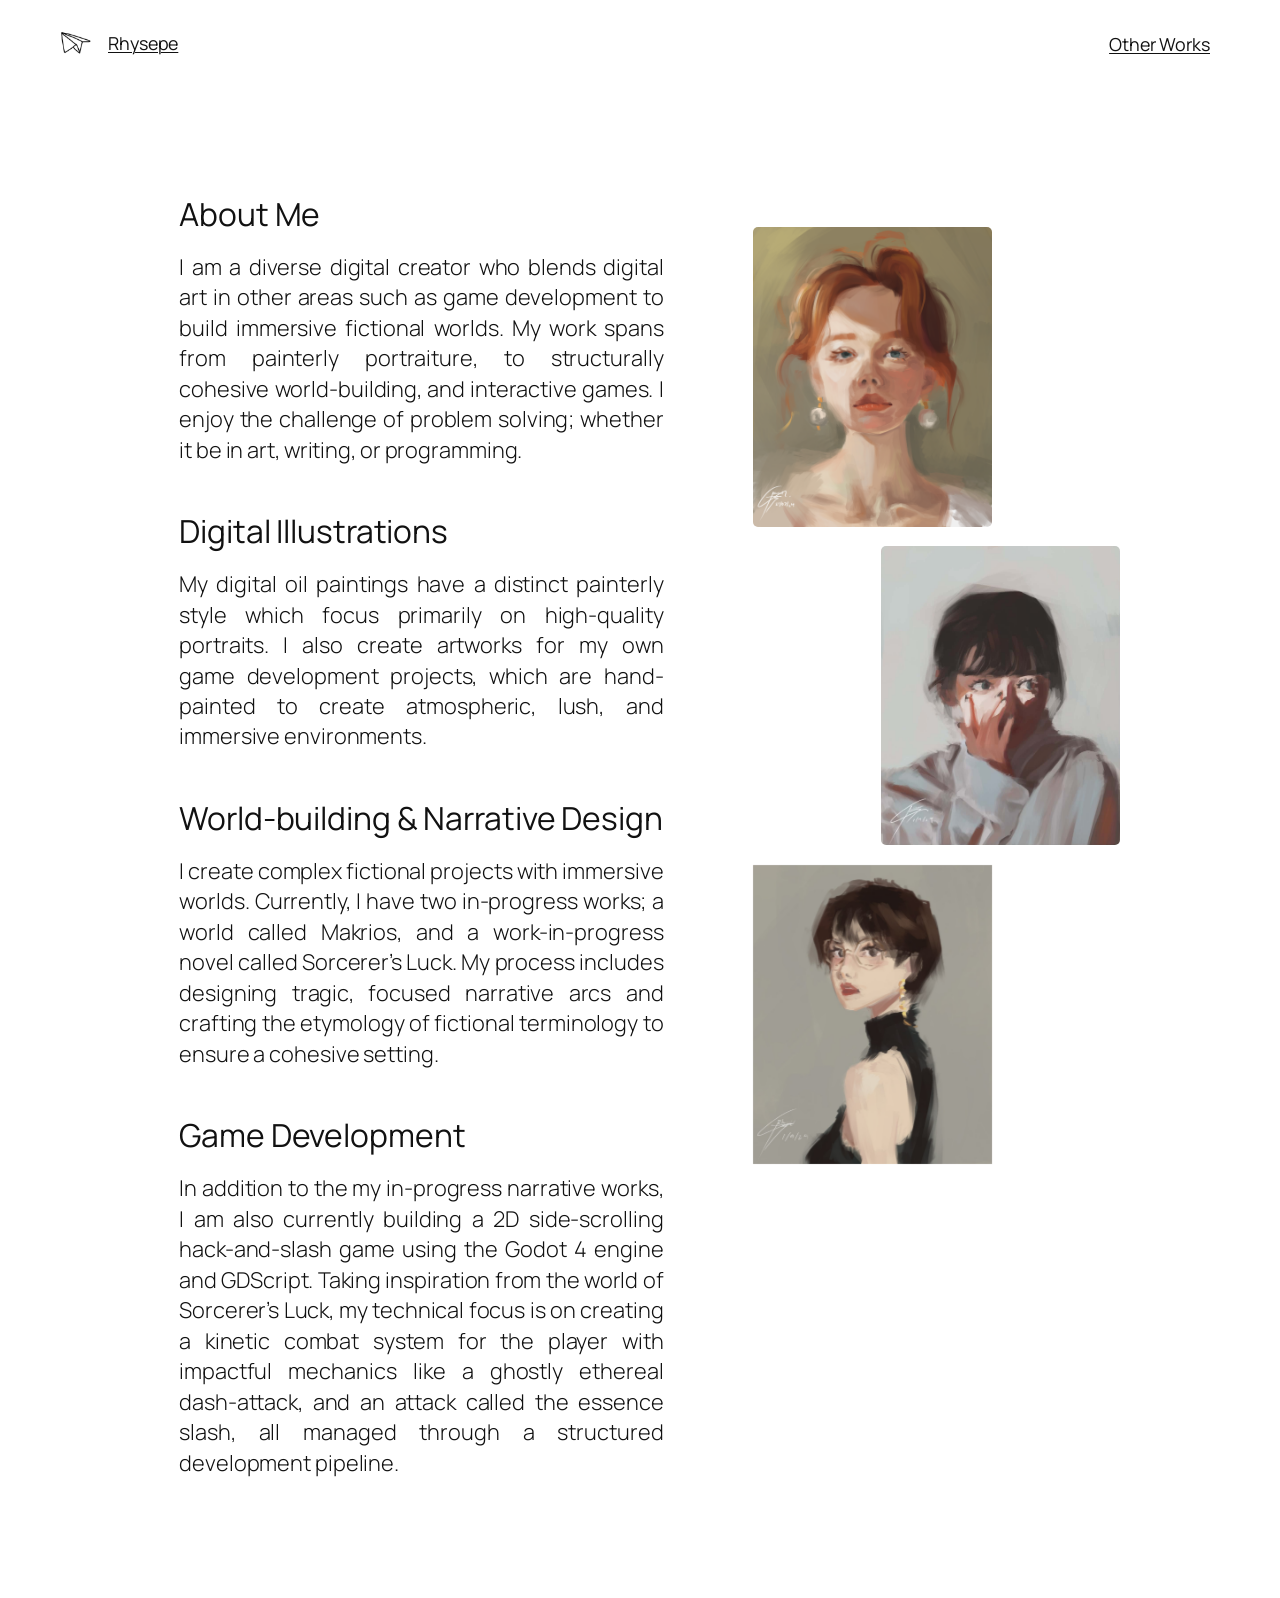
==== commit 65644aa7: "Minor mobile view tweaks" ====
--- a/about-me/index.html
+++ b/about-me/index.html
@@ -5,33 +5,33 @@
 	<meta name="viewport" content="width=device-width, initial-scale=1">
 <meta name="robots" content="max-image-preview:large">
 <title>About Me – My Website</title>
-<link rel="alternate" type="application/rss+xml" title="My Website » Feed" href="/feed/">
-<link rel="alternate" type="application/rss+xml" title="My Website » Comments Feed" href="/comments/feed/">
-<link rel="alternate" title="oEmbed (JSON)" type="application/json+oembed" href="/wp-json/oembed/1.0/embed?url=%2Fabout-me%2F">
-<link rel="alternate" title="oEmbed (XML)" type="text/xml+oembed" href="/wp-json/oembed/1.0/embed?url=%2Fabout-me%2F&amp;format=xml">
+<link rel="alternate" type="application/rss+xml" title="My Website » Feed" href="https://rhysepe.github.io/feed/">
+<link rel="alternate" type="application/rss+xml" title="My Website » Comments Feed" href="https://rhysepe.github.io/comments/feed/">
+<link rel="alternate" title="oEmbed (JSON)" type="application/json+oembed" href="https://rhysepe.github.io/wp-json/oembed/1.0/embed?url=https%3A%2F%2Frhysepe.github.io%2Fabout-me%2F">
+<link rel="alternate" title="oEmbed (XML)" type="text/xml+oembed" href="https://rhysepe.github.io/wp-json/oembed/1.0/embed?url=https%3A%2F%2Frhysepe.github.io%2Fabout-me%2F&amp;format=xml">
 <style id="wp-img-auto-sizes-contain-inline-css">
 img:is([sizes=auto i],[sizes^="auto," i]){contain-intrinsic-size:3000px 1500px}
 /*# sourceURL=wp-img-auto-sizes-contain-inline-css */
 </style>
 <style id="wp-block-image-inline-css">
 .wp-block-image>a,.wp-block-image>figure>a{display:inline-block}.wp-block-image img{box-sizing:border-box;height:auto;max-width:100%;vertical-align:bottom}@media not (prefers-reduced-motion){.wp-block-image img.hide{visibility:hidden}.wp-block-image img.show{animation:show-content-image .4s}}.wp-block-image[style*=border-radius] img,.wp-block-image[style*=border-radius]>a{border-radius:inherit}.wp-block-image.has-custom-border img{box-sizing:border-box}.wp-block-image.aligncenter{text-align:center}.wp-block-image.alignfull>a,.wp-block-image.alignwide>a{width:100%}.wp-block-image.alignfull img,.wp-block-image.alignwide img{height:auto;width:100%}.wp-block-image .aligncenter,.wp-block-image .alignleft,.wp-block-image .alignright,.wp-block-image.aligncenter,.wp-block-image.alignleft,.wp-block-image.alignright{display:table}.wp-block-image .aligncenter>figcaption,.wp-block-image .alignleft>figcaption,.wp-block-image .alignright>figcaption,.wp-block-image.aligncenter>figcaption,.wp-block-image.alignleft>figcaption,.wp-block-image.alignright>figcaption{caption-side:bottom;display:table-caption}.wp-block-image .alignleft{float:left;margin:.5em 1em .5em 0}.wp-block-image .alignright{float:right;margin:.5em 0 .5em 1em}.wp-block-image .aligncenter{margin-left:auto;margin-right:auto}.wp-block-image :where(figcaption){margin-bottom:1em;margin-top:.5em}.wp-block-image.is-style-circle-mask img{border-radius:9999px}@supports ((-webkit-mask-image:none) or (mask-image:none)) or (-webkit-mask-image:none){.wp-block-image.is-style-circle-mask img{border-radius:0;-webkit-mask-image:url('data:image/svg+xml;utf8,<svg viewBox="0 0 100 100" xmlns="http://www.w3.org/2000/svg"><circle cx="50" cy="50" r="50"/></svg>');mask-image:url('data:image/svg+xml;utf8,<svg viewBox="0 0 100 100" xmlns="http://www.w3.org/2000/svg"><circle cx="50" cy="50" r="50"/></svg>');mask-mode:alpha;-webkit-mask-position:center;mask-position:center;-webkit-mask-repeat:no-repeat;mask-repeat:no-repeat;-webkit-mask-size:contain;mask-size:contain}}:root :where(.wp-block-image.is-style-rounded img,.wp-block-image .is-style-rounded img){border-radius:9999px}.wp-block-image figure{margin:0}.wp-lightbox-container{display:flex;flex-direction:column;position:relative}.wp-lightbox-container img{cursor:zoom-in}.wp-lightbox-container img:hover+button{opacity:1}.wp-lightbox-container button{align-items:center;backdrop-filter:blur(16px) saturate(180%);background-color:#5a5a5a40;border:none;border-radius:4px;cursor:zoom-in;display:flex;height:20px;justify-content:center;opacity:0;padding:0;position:absolute;right:16px;text-align:center;top:16px;width:20px;z-index:100}@media not (prefers-reduced-motion){.wp-lightbox-container button{transition:opacity .2s ease}}.wp-lightbox-container button:focus-visible{outline:3px auto #5a5a5a40;outline:3px auto -webkit-focus-ring-color;outline-offset:3px}.wp-lightbox-container button:hover{cursor:pointer;opacity:1}.wp-lightbox-container button:focus{opacity:1}.wp-lightbox-container button:focus,.wp-lightbox-container button:hover,.wp-lightbox-container button:not(:hover):not(:active):not(.has-background){background-color:#5a5a5a40;border:none}.wp-lightbox-overlay{box-sizing:border-box;cursor:zoom-out;height:100vh;left:0;overflow:hidden;position:fixed;top:0;visibility:hidden;width:100%;z-index:100000}.wp-lightbox-overlay .close-button{align-items:center;cursor:pointer;display:flex;justify-content:center;min-height:40px;min-width:40px;padding:0;position:absolute;right:calc(env(safe-area-inset-right) + 16px);top:calc(env(safe-area-inset-top) + 16px);z-index:5000000}.wp-lightbox-overlay .close-button:focus,.wp-lightbox-overlay .close-button:hover,.wp-lightbox-overlay .close-button:not(:hover):not(:active):not(.has-background){background:none;border:none}.wp-lightbox-overlay .lightbox-image-container{height:var(--wp--lightbox-container-height);left:50%;overflow:hidden;position:absolute;top:50%;transform:translate(-50%,-50%);transform-origin:top left;width:var(--wp--lightbox-container-width);z-index:9999999999}.wp-lightbox-overlay .wp-block-image{align-items:center;box-sizing:border-box;display:flex;height:100%;justify-content:center;margin:0;position:relative;transform-origin:0 0;width:100%;z-index:3000000}.wp-lightbox-overlay .wp-block-image img{height:var(--wp--lightbox-image-height);min-height:var(--wp--lightbox-image-height);min-width:var(--wp--lightbox-image-width);width:var(--wp--lightbox-image-width)}.wp-lightbox-overlay .wp-block-image figcaption{display:none}.wp-lightbox-overlay button{background:none;border:none}.wp-lightbox-overlay .scrim{background-color:#fff;height:100%;opacity:.9;position:absolute;width:100%;z-index:2000000}.wp-lightbox-overlay.active{visibility:visible}@media not (prefers-reduced-motion){.wp-lightbox-overlay.active{animation:turn-on-visibility .25s both}.wp-lightbox-overlay.active img{animation:turn-on-visibility .35s both}.wp-lightbox-overlay.show-closing-animation:not(.active){animation:turn-off-visibility .35s both}.wp-lightbox-overlay.show-closing-animation:not(.active) img{animation:turn-off-visibility .25s both}.wp-lightbox-overlay.zoom.active{animation:none;opacity:1;visibility:visible}.wp-lightbox-overlay.zoom.active .lightbox-image-container{animation:lightbox-zoom-in .4s}.wp-lightbox-overlay.zoom.active .lightbox-image-container img{animation:none}.wp-lightbox-overlay.zoom.active .scrim{animation:turn-on-visibility .4s forwards}.wp-lightbox-overlay.zoom.show-closing-animation:not(.active){animation:none}.wp-lightbox-overlay.zoom.show-closing-animation:not(.active) .lightbox-image-container{animation:lightbox-zoom-out .4s}.wp-lightbox-overlay.zoom.show-closing-animation:not(.active) .lightbox-image-container img{animation:none}.wp-lightbox-overlay.zoom.show-closing-animation:not(.active) .scrim{animation:turn-off-visibility .4s forwards}}@keyframes show-content-image{0%{visibility:hidden}99%{visibility:hidden}to{visibility:visible}}@keyframes turn-on-visibility{0%{opacity:0}to{opacity:1}}@keyframes turn-off-visibility{0%{opacity:1;visibility:visible}99%{opacity:0;visibility:visible}to{opacity:0;visibility:hidden}}@keyframes lightbox-zoom-in{0%{transform:translate(calc((-100vw + var(--wp--lightbox-scrollbar-width))/2 + var(--wp--lightbox-initial-left-position)),calc(-50vh + var(--wp--lightbox-initial-top-position))) scale(var(--wp--lightbox-scale))}to{transform:translate(-50%,-50%) scale(1)}}@keyframes lightbox-zoom-out{0%{transform:translate(-50%,-50%) scale(1);visibility:visible}99%{visibility:visible}to{transform:translate(calc((-100vw + var(--wp--lightbox-scrollbar-width))/2 + var(--wp--lightbox-initial-left-position)),calc(-50vh + var(--wp--lightbox-initial-top-position))) scale(var(--wp--lightbox-scale));visibility:hidden}}
-/*# sourceURL=/wp-includes/blocks/image/style.min.css */
+/*# sourceURL=https://rhysepe.github.io/wp-includes/blocks/image/style.min.css */
 </style>
 <style id="wp-block-heading-inline-css">
 h1:where(.wp-block-heading).has-background,h2:where(.wp-block-heading).has-background,h3:where(.wp-block-heading).has-background,h4:where(.wp-block-heading).has-background,h5:where(.wp-block-heading).has-background,h6:where(.wp-block-heading).has-background{padding:1.25em 2.375em}h1.has-text-align-left[style*=writing-mode]:where([style*=vertical-lr]),h1.has-text-align-right[style*=writing-mode]:where([style*=vertical-rl]),h2.has-text-align-left[style*=writing-mode]:where([style*=vertical-lr]),h2.has-text-align-right[style*=writing-mode]:where([style*=vertical-rl]),h3.has-text-align-left[style*=writing-mode]:where([style*=vertical-lr]),h3.has-text-align-right[style*=writing-mode]:where([style*=vertical-rl]),h4.has-text-align-left[style*=writing-mode]:where([style*=vertical-lr]),h4.has-text-align-right[style*=writing-mode]:where([style*=vertical-rl]),h5.has-text-align-left[style*=writing-mode]:where([style*=vertical-lr]),h5.has-text-align-right[style*=writing-mode]:where([style*=vertical-rl]),h6.has-text-align-left[style*=writing-mode]:where([style*=vertical-lr]),h6.has-text-align-right[style*=writing-mode]:where([style*=vertical-rl]){rotate:180deg}
-/*# sourceURL=/wp-includes/blocks/heading/style.min.css */
+/*# sourceURL=https://rhysepe.github.io/wp-includes/blocks/heading/style.min.css */
 </style>
 <style id="wp-block-group-inline-css">
 .wp-block-group{box-sizing:border-box}:where(.wp-block-group.wp-block-group-is-layout-constrained){position:relative}
-/*# sourceURL=/wp-includes/blocks/group/style.min.css */
+/*# sourceURL=https://rhysepe.github.io/wp-includes/blocks/group/style.min.css */
 </style>
 <style id="wp-block-paragraph-inline-css">
 .is-small-text{font-size:.875em}.is-regular-text{font-size:1em}.is-large-text{font-size:2.25em}.is-larger-text{font-size:3em}.has-drop-cap:not(:focus):first-letter{float:left;font-size:8.4em;font-style:normal;font-weight:100;line-height:.68;margin:.05em .1em 0 0;text-transform:uppercase}body.rtl .has-drop-cap:not(:focus):first-letter{float:none;margin-left:.1em}p.has-drop-cap.has-background{overflow:hidden}:root :where(p.has-background){padding:1.25em 2.375em}:where(p.has-text-color:not(.has-link-color)) a{color:inherit}p.has-text-align-left[style*="writing-mode:vertical-lr"],p.has-text-align-right[style*="writing-mode:vertical-rl"]{rotate:180deg}
-/*# sourceURL=/wp-includes/blocks/paragraph/style.min.css */
+/*# sourceURL=https://rhysepe.github.io/wp-includes/blocks/paragraph/style.min.css */
 </style>
 <style id="wp-block-post-content-inline-css">
 .wp-block-post-content{display:flow-root}
-/*# sourceURL=/wp-includes/blocks/post-content/style.min.css */
+/*# sourceURL=https://rhysepe.github.io/wp-includes/blocks/post-content/style.min.css */
 </style>
 <style id="wp-block-library-inline-css">
 :root{--wp-block-synced-color:#7a00df;--wp-block-synced-color--rgb:122,0,223;--wp-bound-block-color:var(--wp-block-synced-color);--wp-editor-canvas-background:#ddd;--wp-admin-theme-color:#007cba;--wp-admin-theme-color--rgb:0,124,186;--wp-admin-theme-color-darker-10:#006ba1;--wp-admin-theme-color-darker-10--rgb:0,107,160.5;--wp-admin-theme-color-darker-20:#005a87;--wp-admin-theme-color-darker-20--rgb:0,90,135;--wp-admin-border-width-focus:2px}@media (min-resolution:192dpi){:root{--wp-admin-border-width-focus:1.5px}}.wp-element-button{cursor:pointer}:root .has-very-light-gray-background-color{background-color:#eee}:root .has-very-dark-gray-background-color{background-color:#313131}:root .has-very-light-gray-color{color:#eee}:root .has-very-dark-gray-color{color:#313131}:root .has-vivid-green-cyan-to-vivid-cyan-blue-gradient-background{background:linear-gradient(135deg,#00d084,#0693e3)}:root .has-purple-crush-gradient-background{background:linear-gradient(135deg,#34e2e4,#4721fb 50%,#ab1dfe)}:root .has-hazy-dawn-gradient-background{background:linear-gradient(135deg,#faaca8,#dad0ec)}:root .has-subdued-olive-gradient-background{background:linear-gradient(135deg,#fafae1,#67a671)}:root .has-atomic-cream-gradient-background{background:linear-gradient(135deg,#fdd79a,#004a59)}:root .has-nightshade-gradient-background{background:linear-gradient(135deg,#330968,#31cdcf)}:root .has-midnight-gradient-background{background:linear-gradient(135deg,#020381,#2874fc)}:root{--wp--preset--font-size--normal:16px;--wp--preset--font-size--huge:42px}.has-regular-font-size{font-size:1em}.has-larger-font-size{font-size:2.625em}.has-normal-font-size{font-size:var(--wp--preset--font-size--normal)}.has-huge-font-size{font-size:var(--wp--preset--font-size--huge)}.has-text-align-center{text-align:center}.has-text-align-left{text-align:left}.has-text-align-right{text-align:right}.has-fit-text{white-space:nowrap!important}#end-resizable-editor-section{display:none}.aligncenter{clear:both}.items-justified-left{justify-content:flex-start}.items-justified-center{justify-content:center}.items-justified-right{justify-content:flex-end}.items-justified-space-between{justify-content:space-between}.screen-reader-text{border:0;clip-path:inset(50%);height:1px;margin:-1px;overflow:hidden;padding:0;position:absolute;width:1px;word-wrap:normal!important}.screen-reader-text:focus{background-color:#ddd;clip-path:none;color:#444;display:block;font-size:1em;height:auto;left:5px;line-height:normal;padding:15px 23px 14px;text-decoration:none;top:5px;width:auto;z-index:100000}html :where(.has-border-color){border-style:solid}html :where([style*=border-top-color]){border-top-style:solid}html :where([style*=border-right-color]){border-right-style:solid}html :where([style*=border-bottom-color]){border-bottom-style:solid}html :where([style*=border-left-color]){border-left-style:solid}html :where([style*=border-width]){border-style:solid}html :where([style*=border-top-width]){border-top-style:solid}html :where([style*=border-right-width]){border-right-style:solid}html :where([style*=border-bottom-width]){border-bottom-style:solid}html :where([style*=border-left-width]){border-left-style:solid}html :where(img[class*=wp-image-]){height:auto;max-width:100%}:where(figure){margin:0 0 1em}html :where(.is-position-sticky){--wp-admin--admin-bar--position-offset:var(--wp-admin--admin-bar--height,0px)}@media screen and (max-width:600px){html :where(.is-position-sticky){--wp-admin--admin-bar--position-offset:0px}}
@@ -83,7 +83,7 @@
 .mobile-page-content {
 padding-left: 0rem !important;
 padding-right: 0rem !important;
-padding-top: 3.4rem !important;
+padding-top: 2rem !important;
 }
 
 /* About me page */
@@ -164,24 +164,24 @@
 </style>
 <style id="twentytwentyfive-style-inline-css">
 a{text-decoration-thickness:1px!important;text-underline-offset:.1em}:where(.wp-site-blocks :focus){outline-width:2px;outline-style:solid}.wp-block-navigation .wp-block-navigation-submenu .wp-block-navigation-item:not(:last-child){margin-bottom:3px}.wp-block-navigation .wp-block-navigation-item .wp-block-navigation-item__content{outline-offset:4px}.wp-block-navigation .wp-block-navigation-item ul.wp-block-navigation__submenu-container .wp-block-navigation-item__content{outline-offset:0}blockquote,caption,figcaption,h1,h2,h3,h4,h5,h6,p{text-wrap:pretty}.more-link{display:block}:where(pre){overflow-x:auto}
-/*# sourceURL=/wp-content/themes/twentytwentyfive/style.min.css */
-</style>
-<link rel="https://api.w.org/" href="/wp-json/"><link rel="alternate" title="JSON" type="application/json" href="/wp-json/wp/v2/pages/74"><link rel="EditURI" type="application/rsd+xml" title="RSD" href="/xmlrpc.php?rsd">
+/*# sourceURL=https://rhysepe.github.io/wp-content/themes/twentytwentyfive/style.min.css */
+</style>
+<link rel="https://api.w.org/" href="https://rhysepe.github.io/wp-json/"><link rel="alternate" title="JSON" type="application/json" href="https://rhysepe.github.io/wp-json/wp/v2/pages/74"><link rel="EditURI" type="application/rsd+xml" title="RSD" href="https://rhysepe.github.io/xmlrpc.php?rsd">
 <meta name="generator" content="WordPress 6.9.4">
-<link rel="canonical" href="/about-me/">
-<link rel="shortlink" href="/?p=74">
+<link rel="canonical" href="https://rhysepe.github.io/about-me/">
+<link rel="shortlink" href="https://rhysepe.github.io/?p=74">
 <script type="importmap" id="wp-importmap">
-{"imports":{"@wordpress/interactivity":"/wp-includes/js/dist/script-modules/interactivity/index.min.js?ver=66c613f68580994bb00a"}}
-</script>
-<link rel="modulepreload" href="/wp-includes/js/dist/script-modules/interactivity/index.min.js?ver=66c613f68580994bb00a" id="@wordpress/interactivity-js-modulepreload" fetchpriority="low">
+{"imports":{"@wordpress/interactivity":"https://rhysepe.github.io/wp-includes/js/dist/script-modules/interactivity/index.min.js?ver=66c613f68580994bb00a"}}
+</script>
+<link rel="modulepreload" href="https://rhysepe.github.io/wp-includes/js/dist/script-modules/interactivity/index.min.js?ver=66c613f68580994bb00a" id="@wordpress/interactivity-js-modulepreload" fetchpriority="low">
 <style class="wp-fonts-local">
-@font-face{font-family:Manrope;font-style:normal;font-weight:200 800;font-display:fallback;src:url('/wp-content/themes/twentytwentyfive/assets/fonts/manrope/Manrope-VariableFont_wght.woff2') format('woff2');}
-@font-face{font-family:"Fira Code";font-style:normal;font-weight:300 700;font-display:fallback;src:url('/wp-content/themes/twentytwentyfive/assets/fonts/fira-code/FiraCode-VariableFont_wght.woff2') format('woff2');}
-</style>
-<link rel="icon" href="/wp-content/uploads/2026/05/cropped-mint-logo-1-32x32.png" sizes="32x32">
-<link rel="icon" href="/wp-content/uploads/2026/05/cropped-mint-logo-1-192x192.png" sizes="192x192">
-<link rel="apple-touch-icon" href="/wp-content/uploads/2026/05/cropped-mint-logo-1-180x180.png">
-<meta name="msapplication-TileImage" content="/wp-content/uploads/2026/05/cropped-mint-logo-1-270x270.png">
+@font-face{font-family:Manrope;font-style:normal;font-weight:200 800;font-display:fallback;src:url('https://rhysepe.github.io/wp-content/themes/twentytwentyfive/assets/fonts/manrope/Manrope-VariableFont_wght.woff2') format('woff2');}
+@font-face{font-family:"Fira Code";font-style:normal;font-weight:300 700;font-display:fallback;src:url('https://rhysepe.github.io/wp-content/themes/twentytwentyfive/assets/fonts/fira-code/FiraCode-VariableFont_wght.woff2') format('woff2');}
+</style>
+<link rel="icon" href="https://rhysepe.github.io/wp-content/uploads/2026/05/cropped-mint-logo-1-32x32.png" sizes="32x32">
+<link rel="icon" href="https://rhysepe.github.io/wp-content/uploads/2026/05/cropped-mint-logo-1-192x192.png" sizes="192x192">
+<link rel="apple-touch-icon" href="https://rhysepe.github.io/wp-content/uploads/2026/05/cropped-mint-logo-1-180x180.png">
+<meta name="msapplication-TileImage" content="https://rhysepe.github.io/wp-content/uploads/2026/05/cropped-mint-logo-1-270x270.png">
 </head>
 
 <body class="wp-singular page-template page-template-main-page page page-id-74 wp-embed-responsive wp-theme-twentytwentyfive">
@@ -189,16 +189,16 @@
 <div class="wp-site-blocks">
 <div class="wp-block-group is-style-default mobile-header has-base-background-color has-background is-horizontal is-content-justification-space-between is-nowrap is-layout-flex wp-container-core-group-is-layout-28f5d25a wp-block-group-is-layout-flex wp-container-2 is-position-sticky" style="border-style:none;border-width:0px;padding-top:var(--wp--preset--spacing--30);padding-right:var(--wp--preset--spacing--50);padding-bottom:var(--wp--preset--spacing--30);padding-left:var(--wp--preset--spacing--50)">
 <div class="wp-block-group is-nowrap is-layout-flex wp-container-core-group-is-layout-460ae1cf wp-block-group-is-layout-flex" style="padding-right:0;padding-left:0">
-<figure class="wp-block-image size-thumbnail is-resized"><a href="/"><img width="150" height="150" src="/wp-content/uploads/2026/05/mint-logo-150x150.png" alt="" class="wp-image-6" style="object-fit:cover;width:48px;height:auto" srcset="/wp-content/uploads/2026/05/mint-logo-150x150.png 150w, /wp-content/uploads/2026/05/mint-logo.png 224w" sizes="(max-width: 150px) 100vw, 150px"></a></figure>
-
-
-
-<h2 class="wp-block-heading is-style-text-subtitle has-medium-font-size is-style-text-subtitle--1"><a href="/" data-type="page" data-id="27">Rhysepe</a></h2>
-</div>
-
-
-
-<h2 class="wp-block-heading has-medium-font-size" style="padding-top:0;padding-right:var(--wp--preset--spacing--30);padding-bottom:0;padding-left:var(--wp--preset--spacing--30)"><a href="/other-works/" data-type="page" data-id="170">Other Works</a></h2>
+<figure class="wp-block-image size-thumbnail is-resized"><a href="https://rhysepe.github.io/"><img width="150" height="150" src="https://rhysepe.github.io/wp-content/uploads/2026/05/mint-logo-150x150.png" alt="" class="wp-image-6" style="object-fit:cover;width:48px;height:auto" srcset="https://rhysepe.github.io/wp-content/uploads/2026/05/mint-logo-150x150.png 150w, https://rhysepe.github.io/wp-content/uploads/2026/05/mint-logo.png 224w" sizes="(max-width: 150px) 100vw, 150px"></a></figure>
+
+
+
+<h2 class="wp-block-heading is-style-text-subtitle has-medium-font-size is-style-text-subtitle--1"><a href="https://rhysepe.github.io/" data-type="page" data-id="27">Rhysepe</a></h2>
+</div>
+
+
+
+<h2 class="wp-block-heading has-medium-font-size" style="padding-top:0;padding-right:var(--wp--preset--spacing--30);padding-bottom:0;padding-left:var(--wp--preset--spacing--30)"><a href="https://rhysepe.github.io/other-works/" data-type="page" data-id="170">Other Works</a></h2>
 </div>
 
 
@@ -240,14 +240,14 @@
 
 
 
-<p class="reset-mobile-padding" style="padding-right:var(--wp--preset--spacing--60);padding-left:0">In addition to the my in-progress narrative works, I am also currently building a 2D side-scrolling hack-and-slash game using the <strong>Godot 4</strong> engine and <strong>GDScript</strong>. Taking inspiration from the world of Sorcerer’s Luck, my technical focus is on creating a kinetic combat system for the player with impactful mechanics like a ghostly ethereal dash-attack, and an attack called the essence slash, all managed through a structured development pipeline.</p>
+<p class="reset-mobile-padding" style="padding-right:var(--wp--preset--spacing--60);padding-left:0">In addition to the my in-progress narrative works, I am also currently building a 2D side-scrolling hack-and-slash game using the Godot 4 engine and GDScript. Taking inspiration from the world of Sorcerer’s Luck, my technical focus is on creating a kinetic combat system for the player with impactful mechanics like a ghostly ethereal dash-attack, and an attack called the essence slash, all managed through a structured development pipeline.</p>
 </div>
 </div>
 
 
 
 <div class="wp-block-group reset-mobile-padding is-vertical is-content-justification-stretch is-layout-flex wp-container-core-group-is-layout-c415b794 wp-block-group-is-layout-flex" style="padding-top:var(--wp--preset--spacing--40);padding-right:var(--wp--preset--spacing--60);padding-bottom:var(--wp--preset--spacing--40)">
-<figure data-wp-context="{&quot;imageId&quot;:&quot;69fa6ec48d950&quot;}" data-wp-interactive="core/image" data-wp-key="69fa6ec48d950" class="wp-block-image is-resized has-custom-border fade-in-up-delay-1 wp-lightbox-container" style="margin-right:var(--wp--preset--spacing--80)"><img fetchpriority="high" decoding="async" width="1080" height="1350" data-wp-class--hide="state.isContentHidden" data-wp-class--show="state.isContentVisible" data-wp-init="callbacks.setButtonStyles" data-wp-on--click="actions.showLightbox" data-wp-on--load="callbacks.setButtonStyles" data-wp-on-window--resize="callbacks.setButtonStyles" src="/wp-content/uploads/2026/05/red.png" alt="" class="wp-image-129" style="border-style:none;border-width:0px;border-top-left-radius:5px;border-top-right-radius:5px;border-bottom-left-radius:5px;border-bottom-right-radius:5px;width:300px" srcset="/wp-content/uploads/2026/05/red.png 1080w, /wp-content/uploads/2026/05/red-240x300.png 240w, /wp-content/uploads/2026/05/red-819x1024.png 819w, /wp-content/uploads/2026/05/red-768x960.png 768w" sizes="(max-width: 1080px) 100vw, 1080px"><button class="lightbox-trigger" type="button" aria-haspopup="dialog" aria-label="Enlarge" data-wp-init="callbacks.initTriggerButton" data-wp-on--click="actions.showLightbox" data-wp-style--right="state.imageButtonRight" data-wp-style--top="state.imageButtonTop">
+<figure data-wp-context="{&quot;imageId&quot;:&quot;69fa71a09e6ad&quot;}" data-wp-interactive="core/image" data-wp-key="69fa71a09e6ad" class="wp-block-image is-resized has-custom-border fade-in-up-delay-1 wp-lightbox-container" style="margin-right:var(--wp--preset--spacing--80)"><img fetchpriority="high" decoding="async" width="1080" height="1350" data-wp-class--hide="state.isContentHidden" data-wp-class--show="state.isContentVisible" data-wp-init="callbacks.setButtonStyles" data-wp-on--click="actions.showLightbox" data-wp-on--load="callbacks.setButtonStyles" data-wp-on-window--resize="callbacks.setButtonStyles" src="https://rhysepe.github.io/wp-content/uploads/2026/05/red.png" alt="" class="wp-image-129" style="border-style:none;border-width:0px;border-top-left-radius:5px;border-top-right-radius:5px;border-bottom-left-radius:5px;border-bottom-right-radius:5px;width:300px" srcset="https://rhysepe.github.io/wp-content/uploads/2026/05/red.png 1080w, https://rhysepe.github.io/wp-content/uploads/2026/05/red-240x300.png 240w, https://rhysepe.github.io/wp-content/uploads/2026/05/red-819x1024.png 819w, https://rhysepe.github.io/wp-content/uploads/2026/05/red-768x960.png 768w" sizes="(max-width: 1080px) 100vw, 1080px"><button class="lightbox-trigger" type="button" aria-haspopup="dialog" aria-label="Enlarge" data-wp-init="callbacks.initTriggerButton" data-wp-on--click="actions.showLightbox" data-wp-style--right="state.imageButtonRight" data-wp-style--top="state.imageButtonTop">
 			<svg xmlns="http://www.w3.org/2000/svg" width="12" height="12" fill="none" viewbox="0 0 12 12">
 				<path fill="#fff" d="M2 0a2 2 0 0 0-2 2v2h1.5V2a.5.5 0 0 1 .5-.5h2V0H2Zm2 10.5H2a.5.5 0 0 1-.5-.5V8H0v2a2 2 0 0 0 2 2h2v-1.5ZM8 12v-1.5h2a.5.5 0 0 0 .5-.5V8H12v2a2 2 0 0 1-2 2H8Zm2-12a2 2 0 0 1 2 2v2h-1.5V2a.5.5 0 0 0-.5-.5H8V0h2Z"></path>
 			</svg>
@@ -255,7 +255,7 @@
 
 
 
-<figure data-wp-context="{&quot;imageId&quot;:&quot;69fa6ec48db13&quot;}" data-wp-interactive="core/image" data-wp-key="69fa6ec48db13" class="wp-block-image is-resized has-custom-border fade-in-up-delay-3 wp-lightbox-container" style="margin-left:var(--wp--preset--spacing--80)"><img decoding="async" width="1080" height="1350" data-wp-class--hide="state.isContentHidden" data-wp-class--show="state.isContentVisible" data-wp-init="callbacks.setButtonStyles" data-wp-on--click="actions.showLightbox" data-wp-on--load="callbacks.setButtonStyles" data-wp-on-window--resize="callbacks.setButtonStyles" src="/wp-content/uploads/2026/05/portrait-2.jpg" alt="" class="wp-image-128" style="border-top-left-radius:5px;border-top-right-radius:5px;border-bottom-left-radius:5px;border-bottom-right-radius:5px;width:300px" srcset="/wp-content/uploads/2026/05/portrait-2.jpg 1080w, /wp-content/uploads/2026/05/portrait-2-240x300.jpg 240w, /wp-content/uploads/2026/05/portrait-2-819x1024.jpg 819w, /wp-content/uploads/2026/05/portrait-2-768x960.jpg 768w" sizes="(max-width: 1080px) 100vw, 1080px"><button class="lightbox-trigger" type="button" aria-haspopup="dialog" aria-label="Enlarge" data-wp-init="callbacks.initTriggerButton" data-wp-on--click="actions.showLightbox" data-wp-style--right="state.imageButtonRight" data-wp-style--top="state.imageButtonTop">
+<figure data-wp-context="{&quot;imageId&quot;:&quot;69fa71a09e8a3&quot;}" data-wp-interactive="core/image" data-wp-key="69fa71a09e8a3" class="wp-block-image is-resized has-custom-border fade-in-up-delay-3 wp-lightbox-container" style="margin-left:var(--wp--preset--spacing--80)"><img decoding="async" width="1080" height="1350" data-wp-class--hide="state.isContentHidden" data-wp-class--show="state.isContentVisible" data-wp-init="callbacks.setButtonStyles" data-wp-on--click="actions.showLightbox" data-wp-on--load="callbacks.setButtonStyles" data-wp-on-window--resize="callbacks.setButtonStyles" src="https://rhysepe.github.io/wp-content/uploads/2026/05/portrait-2.jpg" alt="" class="wp-image-128" style="border-top-left-radius:5px;border-top-right-radius:5px;border-bottom-left-radius:5px;border-bottom-right-radius:5px;width:300px" srcset="https://rhysepe.github.io/wp-content/uploads/2026/05/portrait-2.jpg 1080w, https://rhysepe.github.io/wp-content/uploads/2026/05/portrait-2-240x300.jpg 240w, https://rhysepe.github.io/wp-content/uploads/2026/05/portrait-2-819x1024.jpg 819w, https://rhysepe.github.io/wp-content/uploads/2026/05/portrait-2-768x960.jpg 768w" sizes="(max-width: 1080px) 100vw, 1080px"><button class="lightbox-trigger" type="button" aria-haspopup="dialog" aria-label="Enlarge" data-wp-init="callbacks.initTriggerButton" data-wp-on--click="actions.showLightbox" data-wp-style--right="state.imageButtonRight" data-wp-style--top="state.imageButtonTop">
 			<svg xmlns="http://www.w3.org/2000/svg" width="12" height="12" fill="none" viewbox="0 0 12 12">
 				<path fill="#fff" d="M2 0a2 2 0 0 0-2 2v2h1.5V2a.5.5 0 0 1 .5-.5h2V0H2Zm2 10.5H2a.5.5 0 0 1-.5-.5V8H0v2a2 2 0 0 0 2 2h2v-1.5ZM8 12v-1.5h2a.5.5 0 0 0 .5-.5V8H12v2a2 2 0 0 1-2 2H8Zm2-12a2 2 0 0 1 2 2v2h-1.5V2a.5.5 0 0 0-.5-.5H8V0h2Z"></path>
 			</svg>
@@ -263,7 +263,7 @@
 
 
 
-<figure data-wp-context="{&quot;imageId&quot;:&quot;69fa6ec48dcab&quot;}" data-wp-interactive="core/image" data-wp-key="69fa6ec48dcab" class="wp-block-image is-resized fade-in-up-delay-5 wp-lightbox-container" style="margin-right:var(--wp--preset--spacing--80);margin-left:0"><img decoding="async" width="1080" height="1350" data-wp-class--hide="state.isContentHidden" data-wp-class--show="state.isContentVisible" data-wp-init="callbacks.setButtonStyles" data-wp-on--click="actions.showLightbox" data-wp-on--load="callbacks.setButtonStyles" data-wp-on-window--resize="callbacks.setButtonStyles" src="/wp-content/uploads/2026/05/portrait-3.jpg" alt="" class="wp-image-153" style="width:300px" srcset="/wp-content/uploads/2026/05/portrait-3.jpg 1080w, /wp-content/uploads/2026/05/portrait-3-240x300.jpg 240w, /wp-content/uploads/2026/05/portrait-3-819x1024.jpg 819w, /wp-content/uploads/2026/05/portrait-3-768x960.jpg 768w" sizes="(max-width: 1080px) 100vw, 1080px"><button class="lightbox-trigger" type="button" aria-haspopup="dialog" aria-label="Enlarge" data-wp-init="callbacks.initTriggerButton" data-wp-on--click="actions.showLightbox" data-wp-style--right="state.imageButtonRight" data-wp-style--top="state.imageButtonTop">
+<figure data-wp-context="{&quot;imageId&quot;:&quot;69fa71a09ea49&quot;}" data-wp-interactive="core/image" data-wp-key="69fa71a09ea49" class="wp-block-image is-resized fade-in-up-delay-5 wp-lightbox-container" style="margin-right:var(--wp--preset--spacing--80);margin-left:0"><img decoding="async" width="1080" height="1350" data-wp-class--hide="state.isContentHidden" data-wp-class--show="state.isContentVisible" data-wp-init="callbacks.setButtonStyles" data-wp-on--click="actions.showLightbox" data-wp-on--load="callbacks.setButtonStyles" data-wp-on-window--resize="callbacks.setButtonStyles" src="https://rhysepe.github.io/wp-content/uploads/2026/05/portrait-3.jpg" alt="" class="wp-image-153" style="width:300px" srcset="https://rhysepe.github.io/wp-content/uploads/2026/05/portrait-3.jpg 1080w, https://rhysepe.github.io/wp-content/uploads/2026/05/portrait-3-240x300.jpg 240w, https://rhysepe.github.io/wp-content/uploads/2026/05/portrait-3-819x1024.jpg 819w, https://rhysepe.github.io/wp-content/uploads/2026/05/portrait-3-768x960.jpg 768w" sizes="(max-width: 1080px) 100vw, 1080px"><button class="lightbox-trigger" type="button" aria-haspopup="dialog" aria-label="Enlarge" data-wp-init="callbacks.initTriggerButton" data-wp-on--click="actions.showLightbox" data-wp-style--right="state.imageButtonRight" data-wp-style--top="state.imageButtonTop">
 			<svg xmlns="http://www.w3.org/2000/svg" width="12" height="12" fill="none" viewbox="0 0 12 12">
 				<path fill="#fff" d="M2 0a2 2 0 0 0-2 2v2h1.5V2a.5.5 0 0 1 .5-.5h2V0H2Zm2 10.5H2a.5.5 0 0 1-.5-.5V8H0v2a2 2 0 0 0 2 2h2v-1.5ZM8 12v-1.5h2a.5.5 0 0 0 .5-.5V8H12v2a2 2 0 0 1-2 2H8Zm2-12a2 2 0 0 1 2 2v2h-1.5V2a.5.5 0 0 0-.5-.5H8V0h2Z"></path>
 			</svg>
@@ -274,9 +274,9 @@
 <script type="speculationrules">
 {"prefetch":[{"source":"document","where":{"and":[{"href_matches":"/*"},{"not":{"href_matches":["/wp-*.php","/wp-admin/*","/wp-content/uploads/*","/wp-content/*","/wp-content/plugins/*","/wp-content/themes/twentytwentyfive/*","/*\\?(.+)"]}},{"not":{"selector_matches":"a[rel~=\"nofollow\"]"}},{"not":{"selector_matches":".no-prefetch, .no-prefetch a"}}]},"eagerness":"conservative"}]}
 </script>
-<script type="module" src="/wp-includes/js/dist/script-modules/block-library/image/view.min.js?ver=292ec2cc397d10d98f6a" id="@wordpress/block-library/image/view-js-module" fetchpriority="low" data-wp-router-options="{&quot;loadOnClientNavigation&quot;:true}"></script>
+<script type="module" src="https://rhysepe.github.io/wp-includes/js/dist/script-modules/block-library/image/view.min.js?ver=292ec2cc397d10d98f6a" id="@wordpress/block-library/image/view-js-module" fetchpriority="low" data-wp-router-options="{&quot;loadOnClientNavigation&quot;:true}"></script>
 <script type="application/json" id="wp-script-module-data-@wordpress/interactivity">
-{"state":{"core/image":{"metadata":{"69fa6ec48d950":{"uploadedSrc":"/wp-content/uploads/2026/05/red.png","figureClassNames":"wp-block-image is-resized has-custom-border fade-in-up-delay-1","figureStyles":"margin-right:var(--wp--preset--spacing--80)","imgClassNames":"wp-image-129","imgStyles":"border-style:none;border-width:0px;border-top-left-radius:5px;border-top-right-radius:5px;border-bottom-left-radius:5px;border-bottom-right-radius:5px;width:300px","targetWidth":1080,"targetHeight":1350,"scaleAttr":false,"ariaLabel":"Enlarged image","alt":""},"69fa6ec48db13":{"uploadedSrc":"/wp-content/uploads/2026/05/portrait-2.jpg","figureClassNames":"wp-block-image is-resized has-custom-border fade-in-up-delay-3","figureStyles":"margin-left:var(--wp--preset--spacing--80)","imgClassNames":"wp-image-128","imgStyles":"border-top-left-radius:5px;border-top-right-radius:5px;border-bottom-left-radius:5px;border-bottom-right-radius:5px;width:300px","targetWidth":1080,"targetHeight":1350,"scaleAttr":false,"ariaLabel":"Enlarged image","alt":""},"69fa6ec48dcab":{"uploadedSrc":"/wp-content/uploads/2026/05/portrait-3.jpg","figureClassNames":"wp-block-image is-resized fade-in-up-delay-5","figureStyles":"margin-right:var(--wp--preset--spacing--80);margin-left:0","imgClassNames":"wp-image-153","imgStyles":"width:300px","targetWidth":1080,"targetHeight":1350,"scaleAttr":false,"ariaLabel":"Enlarged image","alt":""}}}}}
+{"state":{"core/image":{"metadata":{"69fa71a09e6ad":{"uploadedSrc":"https://rhysepe.github.io/wp-content/uploads/2026/05/red.png","figureClassNames":"wp-block-image is-resized has-custom-border fade-in-up-delay-1","figureStyles":"margin-right:var(--wp--preset--spacing--80)","imgClassNames":"wp-image-129","imgStyles":"border-style:none;border-width:0px;border-top-left-radius:5px;border-top-right-radius:5px;border-bottom-left-radius:5px;border-bottom-right-radius:5px;width:300px","targetWidth":1080,"targetHeight":1350,"scaleAttr":false,"ariaLabel":"Enlarged image","alt":""},"69fa71a09e8a3":{"uploadedSrc":"https://rhysepe.github.io/wp-content/uploads/2026/05/portrait-2.jpg","figureClassNames":"wp-block-image is-resized has-custom-border fade-in-up-delay-3","figureStyles":"margin-left:var(--wp--preset--spacing--80)","imgClassNames":"wp-image-128","imgStyles":"border-top-left-radius:5px;border-top-right-radius:5px;border-bottom-left-radius:5px;border-bottom-right-radius:5px;width:300px","targetWidth":1080,"targetHeight":1350,"scaleAttr":false,"ariaLabel":"Enlarged image","alt":""},"69fa71a09ea49":{"uploadedSrc":"https://rhysepe.github.io/wp-content/uploads/2026/05/portrait-3.jpg","figureClassNames":"wp-block-image is-resized fade-in-up-delay-5","figureStyles":"margin-right:var(--wp--preset--spacing--80);margin-left:0","imgClassNames":"wp-image-153","imgStyles":"width:300px","targetWidth":1080,"targetHeight":1350,"scaleAttr":false,"ariaLabel":"Enlarged image","alt":""}}}}}
 </script>
 		<div class="wp-lightbox-overlay zoom" data-wp-interactive="core/image" data-wp-router-region='{ "id": "core/image-overlay", "attachTo": "body" }' data-wp-key="wp-lightbox-overlay" data-wp-context="{}" data-wp-bind--role="state.roleAttribute" data-wp-bind--aria-label="state.currentImage.ariaLabel" data-wp-bind--aria-modal="state.ariaModal" data-wp-class--active="state.overlayEnabled" data-wp-class--show-closing-animation="state.overlayOpened" data-wp-watch="callbacks.setOverlayFocus" data-wp-on--keydown="actions.handleKeydown" data-wp-on--touchstart="actions.handleTouchStart" data-wp-on--touchmove="actions.handleTouchMove" data-wp-on--touchend="actions.handleTouchEnd" data-wp-on--click="actions.hideLightbox" data-wp-on-window--resize="callbacks.setOverlayStyles" data-wp-on-window--scroll="actions.handleScroll" data-wp-bind--style="state.overlayStyles" tabindex="-1">
 				<button type="button" aria-label="Close" style="fill: var(--wp--preset--color--contrast)" class="close-button">
@@ -337,12 +337,12 @@
 //# sourceURL=wp-block-template-skip-link-js-after
 </script>
 <script id="wp-emoji-settings" type="application/json">
-{"baseUrl":"https://s.w.org/images/core/emoji/17.0.2/72x72/","ext":".png","svgUrl":"https://s.w.org/images/core/emoji/17.0.2/svg/","svgExt":".svg","source":{"concatemoji":"/wp-includes/js/wp-emoji-release.min.js?ver=6.9.4"}}
+{"baseUrl":"https://s.w.org/images/core/emoji/17.0.2/72x72/","ext":".png","svgUrl":"https://s.w.org/images/core/emoji/17.0.2/svg/","svgExt":".svg","source":{"concatemoji":"https://rhysepe.github.io/wp-includes/js/wp-emoji-release.min.js?ver=6.9.4"}}
 </script>
 <script type="module">
 /*! This file is auto-generated */
 const a=JSON.parse(document.getElementById("wp-emoji-settings").textContent),o=(window._wpemojiSettings=a,"wpEmojiSettingsSupports"),s=["flag","emoji"];function i(e){try{var t={supportTests:e,timestamp:(new Date).valueOf()};sessionStorage.setItem(o,JSON.stringify(t))}catch(e){}}function c(e,t,n){e.clearRect(0,0,e.canvas.width,e.canvas.height),e.fillText(t,0,0);t=new Uint32Array(e.getImageData(0,0,e.canvas.width,e.canvas.height).data);e.clearRect(0,0,e.canvas.width,e.canvas.height),e.fillText(n,0,0);const a=new Uint32Array(e.getImageData(0,0,e.canvas.width,e.canvas.height).data);return t.every((e,t)=>e===a[t])}function p(e,t){e.clearRect(0,0,e.canvas.width,e.canvas.height),e.fillText(t,0,0);var n=e.getImageData(16,16,1,1);for(let e=0;e<n.data.length;e++)if(0!==n.data[e])return!1;return!0}function u(e,t,n,a){switch(t){case"flag":return n(e,"\ud83c\udff3\ufe0f\u200d\u26a7\ufe0f","\ud83c\udff3\ufe0f\u200b\u26a7\ufe0f")?!1:!n(e,"\ud83c\udde8\ud83c\uddf6","\ud83c\udde8\u200b\ud83c\uddf6")&&!n(e,"\ud83c\udff4\udb40\udc67\udb40\udc62\udb40\udc65\udb40\udc6e\udb40\udc67\udb40\udc7f","\ud83c\udff4\u200b\udb40\udc67\u200b\udb40\udc62\u200b\udb40\udc65\u200b\udb40\udc6e\u200b\udb40\udc67\u200b\udb40\udc7f");case"emoji":return!a(e,"\ud83e\u1fac8")}return!1}function f(e,t,n,a){let r;const o=(r="undefined"!=typeof WorkerGlobalScope&&self instanceof WorkerGlobalScope?new OffscreenCanvas(300,150):document.createElement("canvas")).getContext("2d",{willReadFrequently:!0}),s=(o.textBaseline="top",o.font="600 32px Arial",{});return e.forEach(e=>{s[e]=t(o,e,n,a)}),s}function r(e){var t=document.createElement("script");t.src=e,t.defer=!0,document.head.appendChild(t)}a.supports={everything:!0,everythingExceptFlag:!0},new Promise(t=>{let n=function(){try{var e=JSON.parse(sessionStorage.getItem(o));if("object"==typeof e&&"number"==typeof e.timestamp&&(new Date).valueOf()<e.timestamp+604800&&"object"==typeof e.supportTests)return e.supportTests}catch(e){}return null}();if(!n){if("undefined"!=typeof Worker&&"undefined"!=typeof OffscreenCanvas&&"undefined"!=typeof URL&&URL.createObjectURL&&"undefined"!=typeof Blob)try{var e="postMessage("+f.toString()+"("+[JSON.stringify(s),u.toString(),c.toString(),p.toString()].join(",")+"));",a=new Blob([e],{type:"text/javascript"});const r=new Worker(URL.createObjectURL(a),{name:"wpTestEmojiSupports"});return void(r.onmessage=e=>{i(n=e.data),r.terminate(),t(n)})}catch(e){}i(n=f(s,u,c,p))}t(n)}).then(e=>{for(const n in e)a.supports[n]=e[n],a.supports.everything=a.supports.everything&&a.supports[n],"flag"!==n&&(a.supports.everythingExceptFlag=a.supports.everythingExceptFlag&&a.supports[n]);var t;a.supports.everythingExceptFlag=a.supports.everythingExceptFlag&&!a.supports.flag,a.supports.everything||((t=a.source||{}).concatemoji?r(t.concatemoji):t.wpemoji&&t.twemoji&&(r(t.twemoji),r(t.wpemoji)))});
-//# sourceURL=/wp-includes/js/wp-emoji-loader.min.js
+//# sourceURL=https://rhysepe.github.io/wp-includes/js/wp-emoji-loader.min.js
 </script>
 </body>
 </html>
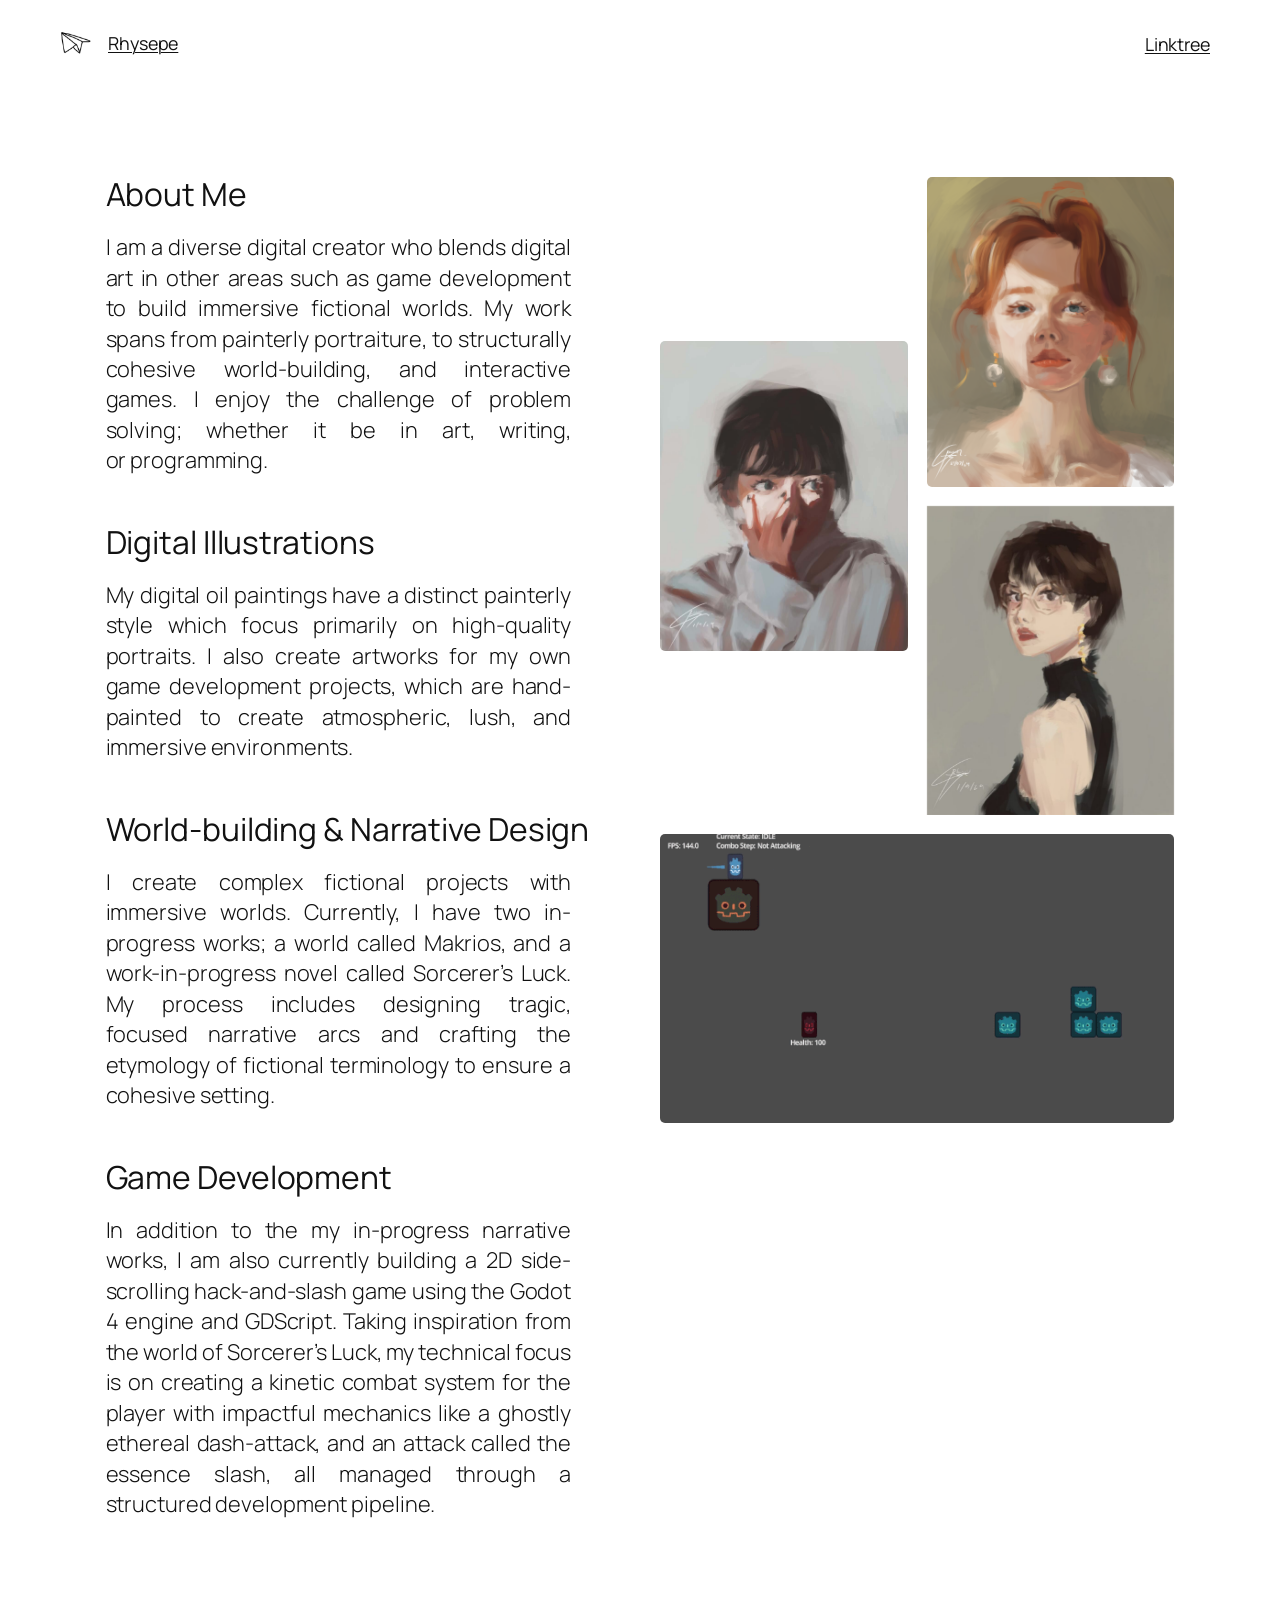
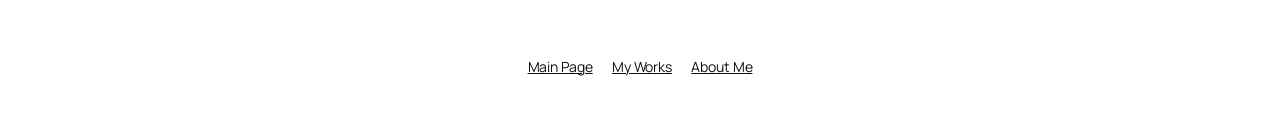
==== commit a3e15868: "minor tweaks" ====
--- a/about-me/index.html
+++ b/about-me/index.html
@@ -38,10 +38,23 @@
 /*# sourceURL=/wp-includes/css/dist/block-library/common.min.css */
 </style>
 <style id="global-styles-inline-css">
-:root{--wp--preset--aspect-ratio--square: 1;--wp--preset--aspect-ratio--4-3: 4/3;--wp--preset--aspect-ratio--3-4: 3/4;--wp--preset--aspect-ratio--3-2: 3/2;--wp--preset--aspect-ratio--2-3: 2/3;--wp--preset--aspect-ratio--16-9: 16/9;--wp--preset--aspect-ratio--9-16: 9/16;--wp--preset--color--black: #000000;--wp--preset--color--cyan-bluish-gray: #abb8c3;--wp--preset--color--white: #ffffff;--wp--preset--color--pale-pink: #f78da7;--wp--preset--color--vivid-red: #cf2e2e;--wp--preset--color--luminous-vivid-orange: #ff6900;--wp--preset--color--luminous-vivid-amber: #fcb900;--wp--preset--color--light-green-cyan: #7bdcb5;--wp--preset--color--vivid-green-cyan: #00d084;--wp--preset--color--pale-cyan-blue: #8ed1fc;--wp--preset--color--vivid-cyan-blue: #0693e3;--wp--preset--color--vivid-purple: #9b51e0;--wp--preset--color--base: #FFFFFF;--wp--preset--color--contrast: #111111;--wp--preset--color--accent-1: #FFEE58;--wp--preset--color--accent-2: #F6CFF4;--wp--preset--color--accent-3: #503AA8;--wp--preset--color--accent-4: #686868;--wp--preset--color--accent-5: #FBFAF3;--wp--preset--color--accent-6: color-mix(in srgb, currentColor 20%, transparent);--wp--preset--gradient--vivid-cyan-blue-to-vivid-purple: linear-gradient(135deg,rgb(6,147,227) 0%,rgb(155,81,224) 100%);--wp--preset--gradient--light-green-cyan-to-vivid-green-cyan: linear-gradient(135deg,rgb(122,220,180) 0%,rgb(0,208,130) 100%);--wp--preset--gradient--luminous-vivid-amber-to-luminous-vivid-orange: linear-gradient(135deg,rgb(252,185,0) 0%,rgb(255,105,0) 100%);--wp--preset--gradient--luminous-vivid-orange-to-vivid-red: linear-gradient(135deg,rgb(255,105,0) 0%,rgb(207,46,46) 100%);--wp--preset--gradient--very-light-gray-to-cyan-bluish-gray: linear-gradient(135deg,rgb(238,238,238) 0%,rgb(169,184,195) 100%);--wp--preset--gradient--cool-to-warm-spectrum: linear-gradient(135deg,rgb(74,234,220) 0%,rgb(151,120,209) 20%,rgb(207,42,186) 40%,rgb(238,44,130) 60%,rgb(251,105,98) 80%,rgb(254,248,76) 100%);--wp--preset--gradient--blush-light-purple: linear-gradient(135deg,rgb(255,206,236) 0%,rgb(152,150,240) 100%);--wp--preset--gradient--blush-bordeaux: linear-gradient(135deg,rgb(254,205,165) 0%,rgb(254,45,45) 50%,rgb(107,0,62) 100%);--wp--preset--gradient--luminous-dusk: linear-gradient(135deg,rgb(255,203,112) 0%,rgb(199,81,192) 50%,rgb(65,88,208) 100%);--wp--preset--gradient--pale-ocean: linear-gradient(135deg,rgb(255,245,203) 0%,rgb(182,227,212) 50%,rgb(51,167,181) 100%);--wp--preset--gradient--electric-grass: linear-gradient(135deg,rgb(202,248,128) 0%,rgb(113,206,126) 100%);--wp--preset--gradient--midnight: linear-gradient(135deg,rgb(2,3,129) 0%,rgb(40,116,252) 100%);--wp--preset--font-size--small: 0.875rem;--wp--preset--font-size--medium: clamp(1rem, 1rem + ((1vw - 0.2rem) * 0.196), 1.125rem);--wp--preset--font-size--large: clamp(1.125rem, 1.125rem + ((1vw - 0.2rem) * 0.392), 1.375rem);--wp--preset--font-size--x-large: clamp(1.75rem, 1.75rem + ((1vw - 0.2rem) * 0.392), 2rem);--wp--preset--font-size--xx-large: clamp(2.15rem, 2.15rem + ((1vw - 0.2rem) * 1.333), 3rem);--wp--preset--font-family--manrope: Manrope, sans-serif;--wp--preset--font-family--fira-code: "Fira Code", monospace;--wp--preset--spacing--20: 10px;--wp--preset--spacing--30: 20px;--wp--preset--spacing--40: 30px;--wp--preset--spacing--50: clamp(30px, 5vw, 50px);--wp--preset--spacing--60: clamp(30px, 7vw, 70px);--wp--preset--spacing--70: clamp(50px, 7vw, 90px);--wp--preset--spacing--80: clamp(70px, 10vw, 140px);--wp--preset--shadow--natural: 6px 6px 9px rgba(0, 0, 0, 0.2);--wp--preset--shadow--deep: 12px 12px 50px rgba(0, 0, 0, 0.4);--wp--preset--shadow--sharp: 6px 6px 0px rgba(0, 0, 0, 0.2);--wp--preset--shadow--outlined: 6px 6px 0px -3px rgb(255, 255, 255), 6px 6px rgb(0, 0, 0);--wp--preset--shadow--crisp: 6px 6px 0px rgb(0, 0, 0);}:root { --wp--style--global--content-size: 645px;--wp--style--global--wide-size: 1340px; }:where(body) { margin: 0; }.wp-site-blocks { padding-top: var(--wp--style--root--padding-top); padding-bottom: var(--wp--style--root--padding-bottom); }.has-global-padding { padding-right: var(--wp--style--root--padding-right); padding-left: var(--wp--style--root--padding-left); }.has-global-padding > .alignfull { margin-right: calc(var(--wp--style--root--padding-right) * -1); margin-left: calc(var(--wp--style--root--padding-left) * -1); }.has-global-padding :where(:not(.alignfull.is-layout-flow) > .has-global-padding:not(.wp-block-block, .alignfull)) { padding-right: 0; padding-left: 0; }.has-global-padding :where(:not(.alignfull.is-layout-flow) > .has-global-padding:not(.wp-block-block, .alignfull)) > .alignfull { margin-left: 0; margin-right: 0; }.wp-site-blocks > .alignleft { float: left; margin-right: 2em; }.wp-site-blocks > .alignright { float: right; margin-left: 2em; }.wp-site-blocks > .aligncenter { justify-content: center; margin-left: auto; margin-right: auto; }:where(.wp-site-blocks) > * { margin-block-start: 1.2rem; margin-block-end: 0; }:where(.wp-site-blocks) > :first-child { margin-block-start: 0; }:where(.wp-site-blocks) > :last-child { margin-block-end: 0; }:root { --wp--style--block-gap: 1.2rem; }:root :where(.is-layout-flow) > :first-child{margin-block-start: 0;}:root :where(.is-layout-flow) > :last-child{margin-block-end: 0;}:root :where(.is-layout-flow) > *{margin-block-start: 1.2rem;margin-block-end: 0;}:root :where(.is-layout-constrained) > :first-child{margin-block-start: 0;}:root :where(.is-layout-constrained) > :last-child{margin-block-end: 0;}:root :where(.is-layout-constrained) > *{margin-block-start: 1.2rem;margin-block-end: 0;}:root :where(.is-layout-flex){gap: 1.2rem;}:root :where(.is-layout-grid){gap: 1.2rem;}.is-layout-flow > .alignleft{float: left;margin-inline-start: 0;margin-inline-end: 2em;}.is-layout-flow > .alignright{float: right;margin-inline-start: 2em;margin-inline-end: 0;}.is-layout-flow > .aligncenter{margin-left: auto !important;margin-right: auto !important;}.is-layout-constrained > .alignleft{float: left;margin-inline-start: 0;margin-inline-end: 2em;}.is-layout-constrained > .alignright{float: right;margin-inline-start: 2em;margin-inline-end: 0;}.is-layout-constrained > .aligncenter{margin-left: auto !important;margin-right: auto !important;}.is-layout-constrained > :where(:not(.alignleft):not(.alignright):not(.alignfull)){max-width: var(--wp--style--global--content-size);margin-left: auto !important;margin-right: auto !important;}.is-layout-constrained > .alignwide{max-width: var(--wp--style--global--wide-size);}body .is-layout-flex{display: flex;}.is-layout-flex{flex-wrap: wrap;align-items: center;}.is-layout-flex > :is(*, div){margin: 0;}body .is-layout-grid{display: grid;}.is-layout-grid > :is(*, div){margin: 0;}body{background-color: var(--wp--preset--color--base);color: var(--wp--preset--color--contrast);font-family: var(--wp--preset--font-family--manrope);font-size: var(--wp--preset--font-size--large);font-weight: 300;letter-spacing: -0.1px;line-height: 1.4;--wp--style--root--padding-top: 0px;--wp--style--root--padding-right: var(--wp--preset--spacing--50);--wp--style--root--padding-bottom: 0px;--wp--style--root--padding-left: var(--wp--preset--spacing--50);}a:where(:not(.wp-element-button)){color: currentColor;text-decoration: underline;}:root :where(a:where(:not(.wp-element-button)):hover){text-decoration: none;}h1, h2, h3, h4, h5, h6{font-weight: 400;letter-spacing: -0.1px;line-height: 1.125;}h1{font-size: var(--wp--preset--font-size--xx-large);}h2{font-size: var(--wp--preset--font-size--x-large);}h3{font-size: var(--wp--preset--font-size--large);}h4{font-size: var(--wp--preset--font-size--medium);}h5{font-size: var(--wp--preset--font-size--small);letter-spacing: 0.5px;}h6{font-size: var(--wp--preset--font-size--small);font-weight: 700;letter-spacing: 1.4px;text-transform: uppercase;}:root :where(.wp-element-button, .wp-block-button__link){background-color: var(--wp--preset--color--contrast);border-width: 0;color: var(--wp--preset--color--base);font-family: inherit;font-size: var(--wp--preset--font-size--medium);font-style: inherit;font-weight: inherit;letter-spacing: inherit;line-height: inherit;padding-top: 1rem;padding-right: 2.25rem;padding-bottom: 1rem;padding-left: 2.25rem;text-decoration: none;text-transform: inherit;}:root :where(.wp-element-button:hover, .wp-block-button__link:hover){background-color: color-mix(in srgb, var(--wp--preset--color--contrast) 85%, transparent);border-color: transparent;color: var(--wp--preset--color--base);}:root :where(.wp-element-button:focus, .wp-block-button__link:focus){outline-color: var(--wp--preset--color--accent-4);outline-offset: 2px;}:root :where(.wp-element-caption, .wp-block-audio figcaption, .wp-block-embed figcaption, .wp-block-gallery figcaption, .wp-block-image figcaption, .wp-block-table figcaption, .wp-block-video figcaption){font-size: var(--wp--preset--font-size--small);line-height: 1.4;}.has-black-color{color: var(--wp--preset--color--black) !important;}.has-cyan-bluish-gray-color{color: var(--wp--preset--color--cyan-bluish-gray) !important;}.has-white-color{color: var(--wp--preset--color--white) !important;}.has-pale-pink-color{color: var(--wp--preset--color--pale-pink) !important;}.has-vivid-red-color{color: var(--wp--preset--color--vivid-red) !important;}.has-luminous-vivid-orange-color{color: var(--wp--preset--color--luminous-vivid-orange) !important;}.has-luminous-vivid-amber-color{color: var(--wp--preset--color--luminous-vivid-amber) !important;}.has-light-green-cyan-color{color: var(--wp--preset--color--light-green-cyan) !important;}.has-vivid-green-cyan-color{color: var(--wp--preset--color--vivid-green-cyan) !important;}.has-pale-cyan-blue-color{color: var(--wp--preset--color--pale-cyan-blue) !important;}.has-vivid-cyan-blue-color{color: var(--wp--preset--color--vivid-cyan-blue) !important;}.has-vivid-purple-color{color: var(--wp--preset--color--vivid-purple) !important;}.has-base-color{color: var(--wp--preset--color--base) !important;}.has-contrast-color{color: var(--wp--preset--color--contrast) !important;}.has-accent-1-color{color: var(--wp--preset--color--accent-1) !important;}.has-accent-2-color{color: var(--wp--preset--color--accent-2) !important;}.has-accent-3-color{color: var(--wp--preset--color--accent-3) !important;}.has-accent-4-color{color: var(--wp--preset--color--accent-4) !important;}.has-accent-5-color{color: var(--wp--preset--color--accent-5) !important;}.has-accent-6-color{color: var(--wp--preset--color--accent-6) !important;}.has-black-background-color{background-color: var(--wp--preset--color--black) !important;}.has-cyan-bluish-gray-background-color{background-color: var(--wp--preset--color--cyan-bluish-gray) !important;}.has-white-background-color{background-color: var(--wp--preset--color--white) !important;}.has-pale-pink-background-color{background-color: var(--wp--preset--color--pale-pink) !important;}.has-vivid-red-background-color{background-color: var(--wp--preset--color--vivid-red) !important;}.has-luminous-vivid-orange-background-color{background-color: var(--wp--preset--color--luminous-vivid-orange) !important;}.has-luminous-vivid-amber-background-color{background-color: var(--wp--preset--color--luminous-vivid-amber) !important;}.has-light-green-cyan-background-color{background-color: var(--wp--preset--color--light-green-cyan) !important;}.has-vivid-green-cyan-background-color{background-color: var(--wp--preset--color--vivid-green-cyan) !important;}.has-pale-cyan-blue-background-color{background-color: var(--wp--preset--color--pale-cyan-blue) !important;}.has-vivid-cyan-blue-background-color{background-color: var(--wp--preset--color--vivid-cyan-blue) !important;}.has-vivid-purple-background-color{background-color: var(--wp--preset--color--vivid-purple) !important;}.has-base-background-color{background-color: var(--wp--preset--color--base) !important;}.has-contrast-background-color{background-color: var(--wp--preset--color--contrast) !important;}.has-accent-1-background-color{background-color: var(--wp--preset--color--accent-1) !important;}.has-accent-2-background-color{background-color: var(--wp--preset--color--accent-2) !important;}.has-accent-3-background-color{background-color: var(--wp--preset--color--accent-3) !important;}.has-accent-4-background-color{background-color: var(--wp--preset--color--accent-4) !important;}.has-accent-5-background-color{background-color: var(--wp--preset--color--accent-5) !important;}.has-accent-6-background-color{background-color: var(--wp--preset--color--accent-6) !important;}.has-black-border-color{border-color: var(--wp--preset--color--black) !important;}.has-cyan-bluish-gray-border-color{border-color: var(--wp--preset--color--cyan-bluish-gray) !important;}.has-white-border-color{border-color: var(--wp--preset--color--white) !important;}.has-pale-pink-border-color{border-color: var(--wp--preset--color--pale-pink) !important;}.has-vivid-red-border-color{border-color: var(--wp--preset--color--vivid-red) !important;}.has-luminous-vivid-orange-border-color{border-color: var(--wp--preset--color--luminous-vivid-orange) !important;}.has-luminous-vivid-amber-border-color{border-color: var(--wp--preset--color--luminous-vivid-amber) !important;}.has-light-green-cyan-border-color{border-color: var(--wp--preset--color--light-green-cyan) !important;}.has-vivid-green-cyan-border-color{border-color: var(--wp--preset--color--vivid-green-cyan) !important;}.has-pale-cyan-blue-border-color{border-color: var(--wp--preset--color--pale-cyan-blue) !important;}.has-vivid-cyan-blue-border-color{border-color: var(--wp--preset--color--vivid-cyan-blue) !important;}.has-vivid-purple-border-color{border-color: var(--wp--preset--color--vivid-purple) !important;}.has-base-border-color{border-color: var(--wp--preset--color--base) !important;}.has-contrast-border-color{border-color: var(--wp--preset--color--contrast) !important;}.has-accent-1-border-color{border-color: var(--wp--preset--color--accent-1) !important;}.has-accent-2-border-color{border-color: var(--wp--preset--color--accent-2) !important;}.has-accent-3-border-color{border-color: var(--wp--preset--color--accent-3) !important;}.has-accent-4-border-color{border-color: var(--wp--preset--color--accent-4) !important;}.has-accent-5-border-color{border-color: var(--wp--preset--color--accent-5) !important;}.has-accent-6-border-color{border-color: var(--wp--preset--color--accent-6) !important;}.has-vivid-cyan-blue-to-vivid-purple-gradient-background{background: var(--wp--preset--gradient--vivid-cyan-blue-to-vivid-purple) !important;}.has-light-green-cyan-to-vivid-green-cyan-gradient-background{background: var(--wp--preset--gradient--light-green-cyan-to-vivid-green-cyan) !important;}.has-luminous-vivid-amber-to-luminous-vivid-orange-gradient-background{background: var(--wp--preset--gradient--luminous-vivid-amber-to-luminous-vivid-orange) !important;}.has-luminous-vivid-orange-to-vivid-red-gradient-background{background: var(--wp--preset--gradient--luminous-vivid-orange-to-vivid-red) !important;}.has-very-light-gray-to-cyan-bluish-gray-gradient-background{background: var(--wp--preset--gradient--very-light-gray-to-cyan-bluish-gray) !important;}.has-cool-to-warm-spectrum-gradient-background{background: var(--wp--preset--gradient--cool-to-warm-spectrum) !important;}.has-blush-light-purple-gradient-background{background: var(--wp--preset--gradient--blush-light-purple) !important;}.has-blush-bordeaux-gradient-background{background: var(--wp--preset--gradient--blush-bordeaux) !important;}.has-luminous-dusk-gradient-background{background: var(--wp--preset--gradient--luminous-dusk) !important;}.has-pale-ocean-gradient-background{background: var(--wp--preset--gradient--pale-ocean) !important;}.has-electric-grass-gradient-background{background: var(--wp--preset--gradient--electric-grass) !important;}.has-midnight-gradient-background{background: var(--wp--preset--gradient--midnight) !important;}.has-small-font-size{font-size: var(--wp--preset--font-size--small) !important;}.has-medium-font-size{font-size: var(--wp--preset--font-size--medium) !important;}.has-large-font-size{font-size: var(--wp--preset--font-size--large) !important;}.has-x-large-font-size{font-size: var(--wp--preset--font-size--x-large) !important;}.has-xx-large-font-size{font-size: var(--wp--preset--font-size--xx-large) !important;}.has-manrope-font-family{font-family: var(--wp--preset--font-family--manrope) !important;}.has-fira-code-font-family{font-family: var(--wp--preset--font-family--fira-code) !important;}/* justify text alignment */
+:root{--wp--preset--aspect-ratio--square: 1;--wp--preset--aspect-ratio--4-3: 4/3;--wp--preset--aspect-ratio--3-4: 3/4;--wp--preset--aspect-ratio--3-2: 3/2;--wp--preset--aspect-ratio--2-3: 2/3;--wp--preset--aspect-ratio--16-9: 16/9;--wp--preset--aspect-ratio--9-16: 9/16;--wp--preset--color--black: #000000;--wp--preset--color--cyan-bluish-gray: #abb8c3;--wp--preset--color--white: #ffffff;--wp--preset--color--pale-pink: #f78da7;--wp--preset--color--vivid-red: #cf2e2e;--wp--preset--color--luminous-vivid-orange: #ff6900;--wp--preset--color--luminous-vivid-amber: #fcb900;--wp--preset--color--light-green-cyan: #7bdcb5;--wp--preset--color--vivid-green-cyan: #00d084;--wp--preset--color--pale-cyan-blue: #8ed1fc;--wp--preset--color--vivid-cyan-blue: #0693e3;--wp--preset--color--vivid-purple: #9b51e0;--wp--preset--color--base: #FFFFFF;--wp--preset--color--contrast: #111111;--wp--preset--color--accent-1: #FFEE58;--wp--preset--color--accent-2: #F6CFF4;--wp--preset--color--accent-3: #503AA8;--wp--preset--color--accent-4: #686868;--wp--preset--color--accent-5: #FBFAF3;--wp--preset--color--accent-6: color-mix(in srgb, currentColor 20%, transparent);--wp--preset--gradient--vivid-cyan-blue-to-vivid-purple: linear-gradient(135deg,rgb(6,147,227) 0%,rgb(155,81,224) 100%);--wp--preset--gradient--light-green-cyan-to-vivid-green-cyan: linear-gradient(135deg,rgb(122,220,180) 0%,rgb(0,208,130) 100%);--wp--preset--gradient--luminous-vivid-amber-to-luminous-vivid-orange: linear-gradient(135deg,rgb(252,185,0) 0%,rgb(255,105,0) 100%);--wp--preset--gradient--luminous-vivid-orange-to-vivid-red: linear-gradient(135deg,rgb(255,105,0) 0%,rgb(207,46,46) 100%);--wp--preset--gradient--very-light-gray-to-cyan-bluish-gray: linear-gradient(135deg,rgb(238,238,238) 0%,rgb(169,184,195) 100%);--wp--preset--gradient--cool-to-warm-spectrum: linear-gradient(135deg,rgb(74,234,220) 0%,rgb(151,120,209) 20%,rgb(207,42,186) 40%,rgb(238,44,130) 60%,rgb(251,105,98) 80%,rgb(254,248,76) 100%);--wp--preset--gradient--blush-light-purple: linear-gradient(135deg,rgb(255,206,236) 0%,rgb(152,150,240) 100%);--wp--preset--gradient--blush-bordeaux: linear-gradient(135deg,rgb(254,205,165) 0%,rgb(254,45,45) 50%,rgb(107,0,62) 100%);--wp--preset--gradient--luminous-dusk: linear-gradient(135deg,rgb(255,203,112) 0%,rgb(199,81,192) 50%,rgb(65,88,208) 100%);--wp--preset--gradient--pale-ocean: linear-gradient(135deg,rgb(255,245,203) 0%,rgb(182,227,212) 50%,rgb(51,167,181) 100%);--wp--preset--gradient--electric-grass: linear-gradient(135deg,rgb(202,248,128) 0%,rgb(113,206,126) 100%);--wp--preset--gradient--midnight: linear-gradient(135deg,rgb(2,3,129) 0%,rgb(40,116,252) 100%);--wp--preset--font-size--small: 0.875rem;--wp--preset--font-size--medium: clamp(1rem, 1rem + ((1vw - 0.2rem) * 0.196), 1.125rem);--wp--preset--font-size--large: clamp(1.125rem, 1.125rem + ((1vw - 0.2rem) * 0.392), 1.375rem);--wp--preset--font-size--x-large: clamp(1.75rem, 1.75rem + ((1vw - 0.2rem) * 0.392), 2rem);--wp--preset--font-size--xx-large: clamp(2.15rem, 2.15rem + ((1vw - 0.2rem) * 1.333), 3rem);--wp--preset--font-family--manrope: Manrope, sans-serif;--wp--preset--font-family--fira-code: "Fira Code", monospace;--wp--preset--spacing--20: 10px;--wp--preset--spacing--30: 20px;--wp--preset--spacing--40: 30px;--wp--preset--spacing--50: clamp(30px, 5vw, 50px);--wp--preset--spacing--60: clamp(30px, 7vw, 70px);--wp--preset--spacing--70: clamp(50px, 7vw, 90px);--wp--preset--spacing--80: clamp(70px, 10vw, 140px);--wp--preset--shadow--natural: 6px 6px 9px rgba(0, 0, 0, 0.2);--wp--preset--shadow--deep: 12px 12px 50px rgba(0, 0, 0, 0.4);--wp--preset--shadow--sharp: 6px 6px 0px rgba(0, 0, 0, 0.2);--wp--preset--shadow--outlined: 6px 6px 0px -3px rgb(255, 255, 255), 6px 6px rgb(0, 0, 0);--wp--preset--shadow--crisp: 6px 6px 0px rgb(0, 0, 0);}:root { --wp--style--global--content-size: 645px;--wp--style--global--wide-size: 1340px; }:where(body) { margin: 0; }.wp-site-blocks { padding-top: var(--wp--style--root--padding-top); padding-bottom: var(--wp--style--root--padding-bottom); }.has-global-padding { padding-right: var(--wp--style--root--padding-right); padding-left: var(--wp--style--root--padding-left); }.has-global-padding > .alignfull { margin-right: calc(var(--wp--style--root--padding-right) * -1); margin-left: calc(var(--wp--style--root--padding-left) * -1); }.has-global-padding :where(:not(.alignfull.is-layout-flow) > .has-global-padding:not(.wp-block-block, .alignfull)) { padding-right: 0; padding-left: 0; }.has-global-padding :where(:not(.alignfull.is-layout-flow) > .has-global-padding:not(.wp-block-block, .alignfull)) > .alignfull { margin-left: 0; margin-right: 0; }.wp-site-blocks > .alignleft { float: left; margin-right: 2em; }.wp-site-blocks > .alignright { float: right; margin-left: 2em; }.wp-site-blocks > .aligncenter { justify-content: center; margin-left: auto; margin-right: auto; }:where(.wp-site-blocks) > * { margin-block-start: 1.2rem; margin-block-end: 0; }:where(.wp-site-blocks) > :first-child { margin-block-start: 0; }:where(.wp-site-blocks) > :last-child { margin-block-end: 0; }:root { --wp--style--block-gap: 1.2rem; }:root :where(.is-layout-flow) > :first-child{margin-block-start: 0;}:root :where(.is-layout-flow) > :last-child{margin-block-end: 0;}:root :where(.is-layout-flow) > *{margin-block-start: 1.2rem;margin-block-end: 0;}:root :where(.is-layout-constrained) > :first-child{margin-block-start: 0;}:root :where(.is-layout-constrained) > :last-child{margin-block-end: 0;}:root :where(.is-layout-constrained) > *{margin-block-start: 1.2rem;margin-block-end: 0;}:root :where(.is-layout-flex){gap: 1.2rem;}:root :where(.is-layout-grid){gap: 1.2rem;}.is-layout-flow > .alignleft{float: left;margin-inline-start: 0;margin-inline-end: 2em;}.is-layout-flow > .alignright{float: right;margin-inline-start: 2em;margin-inline-end: 0;}.is-layout-flow > .aligncenter{margin-left: auto !important;margin-right: auto !important;}.is-layout-constrained > .alignleft{float: left;margin-inline-start: 0;margin-inline-end: 2em;}.is-layout-constrained > .alignright{float: right;margin-inline-start: 2em;margin-inline-end: 0;}.is-layout-constrained > .aligncenter{margin-left: auto !important;margin-right: auto !important;}.is-layout-constrained > :where(:not(.alignleft):not(.alignright):not(.alignfull)){max-width: var(--wp--style--global--content-size);margin-left: auto !important;margin-right: auto !important;}.is-layout-constrained > .alignwide{max-width: var(--wp--style--global--wide-size);}body .is-layout-flex{display: flex;}.is-layout-flex{flex-wrap: wrap;align-items: center;}.is-layout-flex > :is(*, div){margin: 0;}body .is-layout-grid{display: grid;}.is-layout-grid > :is(*, div){margin: 0;}body{background-color: var(--wp--preset--color--base);color: var(--wp--preset--color--contrast);font-family: var(--wp--preset--font-family--manrope);font-size: var(--wp--preset--font-size--large);font-weight: 300;letter-spacing: -0.1px;line-height: 1.4;--wp--style--root--padding-top: 0px;--wp--style--root--padding-right: var(--wp--preset--spacing--50);--wp--style--root--padding-bottom: 0px;--wp--style--root--padding-left: var(--wp--preset--spacing--50);}a:where(:not(.wp-element-button)){color: currentColor;text-decoration: underline;}:root :where(a:where(:not(.wp-element-button)):hover){text-decoration: none;}h1, h2, h3, h4, h5, h6{font-weight: 400;letter-spacing: -0.1px;line-height: 1.125;}h1{font-size: var(--wp--preset--font-size--xx-large);}h2{font-size: var(--wp--preset--font-size--x-large);}h3{font-size: var(--wp--preset--font-size--large);}h4{font-size: var(--wp--preset--font-size--medium);}h5{font-size: var(--wp--preset--font-size--small);letter-spacing: 0.5px;}h6{font-size: var(--wp--preset--font-size--small);font-weight: 700;letter-spacing: 1.4px;text-transform: uppercase;}:root :where(.wp-element-button, .wp-block-button__link){background-color: var(--wp--preset--color--contrast);border-width: 0;color: var(--wp--preset--color--base);font-family: inherit;font-size: var(--wp--preset--font-size--medium);font-style: inherit;font-weight: inherit;letter-spacing: inherit;line-height: inherit;padding-top: 1rem;padding-right: 2.25rem;padding-bottom: 1rem;padding-left: 2.25rem;text-decoration: none;text-transform: inherit;}:root :where(.wp-element-button:hover, .wp-block-button__link:hover){background-color: color-mix(in srgb, var(--wp--preset--color--contrast) 85%, transparent);border-color: transparent;color: var(--wp--preset--color--base);}:root :where(.wp-element-button:focus, .wp-block-button__link:focus){outline-color: var(--wp--preset--color--accent-4);outline-offset: 2px;}:root :where(.wp-element-caption, .wp-block-audio figcaption, .wp-block-embed figcaption, .wp-block-gallery figcaption, .wp-block-image figcaption, .wp-block-table figcaption, .wp-block-video figcaption){font-size: var(--wp--preset--font-size--small);line-height: 1.4;}.has-black-color{color: var(--wp--preset--color--black) !important;}.has-cyan-bluish-gray-color{color: var(--wp--preset--color--cyan-bluish-gray) !important;}.has-white-color{color: var(--wp--preset--color--white) !important;}.has-pale-pink-color{color: var(--wp--preset--color--pale-pink) !important;}.has-vivid-red-color{color: var(--wp--preset--color--vivid-red) !important;}.has-luminous-vivid-orange-color{color: var(--wp--preset--color--luminous-vivid-orange) !important;}.has-luminous-vivid-amber-color{color: var(--wp--preset--color--luminous-vivid-amber) !important;}.has-light-green-cyan-color{color: var(--wp--preset--color--light-green-cyan) !important;}.has-vivid-green-cyan-color{color: var(--wp--preset--color--vivid-green-cyan) !important;}.has-pale-cyan-blue-color{color: var(--wp--preset--color--pale-cyan-blue) !important;}.has-vivid-cyan-blue-color{color: var(--wp--preset--color--vivid-cyan-blue) !important;}.has-vivid-purple-color{color: var(--wp--preset--color--vivid-purple) !important;}.has-base-color{color: var(--wp--preset--color--base) !important;}.has-contrast-color{color: var(--wp--preset--color--contrast) !important;}.has-accent-1-color{color: var(--wp--preset--color--accent-1) !important;}.has-accent-2-color{color: var(--wp--preset--color--accent-2) !important;}.has-accent-3-color{color: var(--wp--preset--color--accent-3) !important;}.has-accent-4-color{color: var(--wp--preset--color--accent-4) !important;}.has-accent-5-color{color: var(--wp--preset--color--accent-5) !important;}.has-accent-6-color{color: var(--wp--preset--color--accent-6) !important;}.has-black-background-color{background-color: var(--wp--preset--color--black) !important;}.has-cyan-bluish-gray-background-color{background-color: var(--wp--preset--color--cyan-bluish-gray) !important;}.has-white-background-color{background-color: var(--wp--preset--color--white) !important;}.has-pale-pink-background-color{background-color: var(--wp--preset--color--pale-pink) !important;}.has-vivid-red-background-color{background-color: var(--wp--preset--color--vivid-red) !important;}.has-luminous-vivid-orange-background-color{background-color: var(--wp--preset--color--luminous-vivid-orange) !important;}.has-luminous-vivid-amber-background-color{background-color: var(--wp--preset--color--luminous-vivid-amber) !important;}.has-light-green-cyan-background-color{background-color: var(--wp--preset--color--light-green-cyan) !important;}.has-vivid-green-cyan-background-color{background-color: var(--wp--preset--color--vivid-green-cyan) !important;}.has-pale-cyan-blue-background-color{background-color: var(--wp--preset--color--pale-cyan-blue) !important;}.has-vivid-cyan-blue-background-color{background-color: var(--wp--preset--color--vivid-cyan-blue) !important;}.has-vivid-purple-background-color{background-color: var(--wp--preset--color--vivid-purple) !important;}.has-base-background-color{background-color: var(--wp--preset--color--base) !important;}.has-contrast-background-color{background-color: var(--wp--preset--color--contrast) !important;}.has-accent-1-background-color{background-color: var(--wp--preset--color--accent-1) !important;}.has-accent-2-background-color{background-color: var(--wp--preset--color--accent-2) !important;}.has-accent-3-background-color{background-color: var(--wp--preset--color--accent-3) !important;}.has-accent-4-background-color{background-color: var(--wp--preset--color--accent-4) !important;}.has-accent-5-background-color{background-color: var(--wp--preset--color--accent-5) !important;}.has-accent-6-background-color{background-color: var(--wp--preset--color--accent-6) !important;}.has-black-border-color{border-color: var(--wp--preset--color--black) !important;}.has-cyan-bluish-gray-border-color{border-color: var(--wp--preset--color--cyan-bluish-gray) !important;}.has-white-border-color{border-color: var(--wp--preset--color--white) !important;}.has-pale-pink-border-color{border-color: var(--wp--preset--color--pale-pink) !important;}.has-vivid-red-border-color{border-color: var(--wp--preset--color--vivid-red) !important;}.has-luminous-vivid-orange-border-color{border-color: var(--wp--preset--color--luminous-vivid-orange) !important;}.has-luminous-vivid-amber-border-color{border-color: var(--wp--preset--color--luminous-vivid-amber) !important;}.has-light-green-cyan-border-color{border-color: var(--wp--preset--color--light-green-cyan) !important;}.has-vivid-green-cyan-border-color{border-color: var(--wp--preset--color--vivid-green-cyan) !important;}.has-pale-cyan-blue-border-color{border-color: var(--wp--preset--color--pale-cyan-blue) !important;}.has-vivid-cyan-blue-border-color{border-color: var(--wp--preset--color--vivid-cyan-blue) !important;}.has-vivid-purple-border-color{border-color: var(--wp--preset--color--vivid-purple) !important;}.has-base-border-color{border-color: var(--wp--preset--color--base) !important;}.has-contrast-border-color{border-color: var(--wp--preset--color--contrast) !important;}.has-accent-1-border-color{border-color: var(--wp--preset--color--accent-1) !important;}.has-accent-2-border-color{border-color: var(--wp--preset--color--accent-2) !important;}.has-accent-3-border-color{border-color: var(--wp--preset--color--accent-3) !important;}.has-accent-4-border-color{border-color: var(--wp--preset--color--accent-4) !important;}.has-accent-5-border-color{border-color: var(--wp--preset--color--accent-5) !important;}.has-accent-6-border-color{border-color: var(--wp--preset--color--accent-6) !important;}.has-vivid-cyan-blue-to-vivid-purple-gradient-background{background: var(--wp--preset--gradient--vivid-cyan-blue-to-vivid-purple) !important;}.has-light-green-cyan-to-vivid-green-cyan-gradient-background{background: var(--wp--preset--gradient--light-green-cyan-to-vivid-green-cyan) !important;}.has-luminous-vivid-amber-to-luminous-vivid-orange-gradient-background{background: var(--wp--preset--gradient--luminous-vivid-amber-to-luminous-vivid-orange) !important;}.has-luminous-vivid-orange-to-vivid-red-gradient-background{background: var(--wp--preset--gradient--luminous-vivid-orange-to-vivid-red) !important;}.has-very-light-gray-to-cyan-bluish-gray-gradient-background{background: var(--wp--preset--gradient--very-light-gray-to-cyan-bluish-gray) !important;}.has-cool-to-warm-spectrum-gradient-background{background: var(--wp--preset--gradient--cool-to-warm-spectrum) !important;}.has-blush-light-purple-gradient-background{background: var(--wp--preset--gradient--blush-light-purple) !important;}.has-blush-bordeaux-gradient-background{background: var(--wp--preset--gradient--blush-bordeaux) !important;}.has-luminous-dusk-gradient-background{background: var(--wp--preset--gradient--luminous-dusk) !important;}.has-pale-ocean-gradient-background{background: var(--wp--preset--gradient--pale-ocean) !important;}.has-electric-grass-gradient-background{background: var(--wp--preset--gradient--electric-grass) !important;}.has-midnight-gradient-background{background: var(--wp--preset--gradient--midnight) !important;}.has-small-font-size{font-size: var(--wp--preset--font-size--small) !important;}.has-medium-font-size{font-size: var(--wp--preset--font-size--medium) !important;}.has-large-font-size{font-size: var(--wp--preset--font-size--large) !important;}.has-x-large-font-size{font-size: var(--wp--preset--font-size--x-large) !important;}.has-xx-large-font-size{font-size: var(--wp--preset--font-size--xx-large) !important;}.has-manrope-font-family{font-family: var(--wp--preset--font-family--manrope) !important;}.has-fira-code-font-family{font-family: var(--wp--preset--font-family--fira-code) !important;}/* set page wrapper min height */
+.wp-site-blocks {
+display: flex !important;
+flex-direction: column !important;
+min-height: 100vh !important;
+}
+
+/* make content block fill page */
+.main-content {
+flex: 1 !important;
+}
+
+/* justify text alignment */
 p {
 text-align: justify;
 }
+
 /* fade in commands */
 @keyframes fadeInUp {
 from {
@@ -65,7 +78,24 @@
 .fade-in-up-delay-9 { animation: fadeInUp 0.8s ease 1.6s forwards; opacity: 0; }
 .fade-in-up-delay-10 { animation: fadeInUp 0.8s ease 1.8s forwards; opacity: 0; }
 
+/* Tablet layout */
+@media (max-width: 1440px) {
+/* About me page */
+/* Reconfigure content padding */
+.content-tablet-padding {
+padding-left: 1rem !important;
+padding-right: 1rem !important;
+}
+
+/* Reset content alignment */
+.align-tablet-content {
+align-items: flex-start !important;
+}
+}
+
 /* Mobile layout */
+@media (max-width: 768px) {
+
 /* Mobile Buttons */
 .wp-block-button {
 width: 130px !important;
@@ -75,7 +105,6 @@
 }
 
 /* Home page */
-@media (max-width: 768px) {
 .mobile-header {
 padding-left: 1.2rem !important;
 padding-right: 1.3rem !important;
@@ -88,10 +117,13 @@
 
 /* About me page */
 /* Stacks the text and images block */
-.about-me-content {
+.mobile-content-tweaks {
 flex-direction: column !important;
 align-items: center !important;
-}
+padding-left: 2.5rem !important;
+padding-right: 2.5rem !important;
+}
+
 /* Resets padding values to zero */
 .reset-mobile-padding{
 padding-left: 0 !important;
@@ -100,7 +132,7 @@
 padding-bottom: 0 important;
 }
 
-/* Other works page */
+/* My works page */
 /* Center empty message */
 .mobile-center-text {
 text-align: center !important;
@@ -110,6 +142,9 @@
 </style>
 <style id="block-style-variation-styles-inline-css">
 :root :where(.wp-block-heading.is-style-text-subtitle--1){font-size: clamp(1.5rem, 1.5rem + ((1vw - 0.2rem) * 0.392), 1.75rem);line-height: 1.2;}
+:root :where(.wp-block-heading.is-style-text-subtitle--3){font-size: clamp(1.5rem, 1.5rem + ((1vw - 0.2rem) * 0.392), 1.75rem);line-height: 1.2;}
+:root :where(.wp-block-heading.is-style-text-subtitle--4){font-size: clamp(1.5rem, 1.5rem + ((1vw - 0.2rem) * 0.392), 1.75rem);line-height: 1.2;}
+:root :where(.wp-block-heading.is-style-text-subtitle--5){font-size: clamp(1.5rem, 1.5rem + ((1vw - 0.2rem) * 0.392), 1.75rem);line-height: 1.2;}
 /*# sourceURL=block-style-variation-styles-inline-css */
 </style>
 <style id="wp-emoji-styles-inline-css">
@@ -128,7 +163,7 @@
 /*# sourceURL=wp-emoji-styles-inline-css */
 </style>
 <style id="core-block-supports-inline-css">
-.wp-container-core-group-is-layout-460ae1cf{flex-wrap:nowrap;gap:var(--wp--preset--spacing--20);}.wp-container-core-group-is-layout-28f5d25a{flex-wrap:nowrap;gap:5px;justify-content:space-between;}.wp-container-2{top:calc(0px + var(--wp-admin--admin-bar--position-offset, 0px));position:sticky;z-index:10;}.wp-container-core-group-is-layout-160105d6 > .alignfull{margin-right:calc(0px * -1);margin-left:calc(var(--wp--preset--spacing--70) * -1);}.wp-container-core-group-is-layout-160105d6 > :where(:not(.alignleft):not(.alignright):not(.alignfull)){margin-left:0 !important;}.wp-container-core-group-is-layout-c415b794{flex-direction:column;align-items:stretch;}.wp-container-core-group-is-layout-0b70ad5d{flex-wrap:nowrap;justify-content:space-between;align-items:flex-start;}.wp-container-core-post-content-is-layout-06ff697d > *{margin-block-start:0;margin-block-end:0;}.wp-container-core-post-content-is-layout-06ff697d > * + *{margin-block-start:var(--wp--preset--spacing--30);margin-block-end:0;}
+.wp-container-core-group-is-layout-460ae1cf{flex-wrap:nowrap;gap:var(--wp--preset--spacing--20);}.wp-container-core-group-is-layout-28f5d25a{flex-wrap:nowrap;gap:5px;justify-content:space-between;}.wp-container-2{top:calc(0px + var(--wp-admin--admin-bar--position-offset, 0px));position:sticky;z-index:10;}.wp-container-core-group-is-layout-160105d6 > .alignfull{margin-right:calc(0px * -1);margin-left:calc(var(--wp--preset--spacing--70) * -1);}.wp-container-core-group-is-layout-160105d6 > :where(:not(.alignleft):not(.alignright):not(.alignfull)){margin-left:0 !important;}.wp-container-core-group-is-layout-fe9cc265{flex-direction:column;align-items:flex-start;}.wp-container-core-group-is-layout-6c531013{flex-wrap:nowrap;}.wp-container-core-group-is-layout-d47dc93a{flex-direction:column;align-items:center;justify-content:center;}.wp-container-core-group-is-layout-ba2258f2{flex-wrap:nowrap;justify-content:space-between;align-items:center;}.wp-container-core-group-is-layout-4bcd4eb6{flex-wrap:nowrap;justify-content:center;}
 /*# sourceURL=core-block-supports-inline-css */
 </style>
 <style id="wp-block-template-skip-link-inline-css">
@@ -170,10 +205,6 @@
 <meta name="generator" content="WordPress 6.9.4">
 <link rel="canonical" href="https://rhysepe.github.io/about-me/">
 <link rel="shortlink" href="https://rhysepe.github.io/?p=74">
-<script type="importmap" id="wp-importmap">
-{"imports":{"@wordpress/interactivity":"https://rhysepe.github.io/wp-includes/js/dist/script-modules/interactivity/index.min.js?ver=66c613f68580994bb00a"}}
-</script>
-<link rel="modulepreload" href="https://rhysepe.github.io/wp-includes/js/dist/script-modules/interactivity/index.min.js?ver=66c613f68580994bb00a" id="@wordpress/interactivity-js-modulepreload" fetchpriority="low">
 <style class="wp-fonts-local">
 @font-face{font-family:Manrope;font-style:normal;font-weight:200 800;font-display:fallback;src:url('https://rhysepe.github.io/wp-content/themes/twentytwentyfive/assets/fonts/manrope/Manrope-VariableFont_wght.woff2') format('woff2');}
 @font-face{font-family:"Fira Code";font-style:normal;font-weight:300 700;font-display:fallback;src:url('https://rhysepe.github.io/wp-content/themes/twentytwentyfive/assets/fonts/fira-code/FiraCode-VariableFont_wght.woff2') format('woff2');}
@@ -184,12 +215,12 @@
 <meta name="msapplication-TileImage" content="https://rhysepe.github.io/wp-content/uploads/2026/05/cropped-mint-logo-1-270x270.png">
 </head>
 
-<body class="wp-singular page-template page-template-main-page page page-id-74 wp-embed-responsive wp-theme-twentytwentyfive">
-
-<div class="wp-site-blocks">
+<body class="wp-singular page-template page-template-custom-page-template page page-id-74 wp-embed-responsive wp-theme-twentytwentyfive">
+
+<div class="wp-site-blocks"><div class="wp-block-template-part">
 <div class="wp-block-group is-style-default mobile-header has-base-background-color has-background is-horizontal is-content-justification-space-between is-nowrap is-layout-flex wp-container-core-group-is-layout-28f5d25a wp-block-group-is-layout-flex wp-container-2 is-position-sticky" style="border-style:none;border-width:0px;padding-top:var(--wp--preset--spacing--30);padding-right:var(--wp--preset--spacing--50);padding-bottom:var(--wp--preset--spacing--30);padding-left:var(--wp--preset--spacing--50)">
 <div class="wp-block-group is-nowrap is-layout-flex wp-container-core-group-is-layout-460ae1cf wp-block-group-is-layout-flex" style="padding-right:0;padding-left:0">
-<figure class="wp-block-image size-thumbnail is-resized"><a href="https://rhysepe.github.io/"><img width="150" height="150" src="https://rhysepe.github.io/wp-content/uploads/2026/05/mint-logo-150x150.png" alt="" class="wp-image-6" style="object-fit:cover;width:48px;height:auto" srcset="https://rhysepe.github.io/wp-content/uploads/2026/05/mint-logo-150x150.png 150w, https://rhysepe.github.io/wp-content/uploads/2026/05/mint-logo.png 224w" sizes="(max-width: 150px) 100vw, 150px"></a></figure>
+<figure class="wp-block-image size-thumbnail is-resized"><a href="https://rhysepe.github.io/"><img decoding="async" width="150" height="150" src="https://rhysepe.github.io/wp-content/uploads/2026/05/mint-logo-150x150.png" alt="" class="wp-image-6" style="object-fit:cover;width:48px;height:auto" srcset="https://rhysepe.github.io/wp-content/uploads/2026/05/mint-logo-150x150.png 150w, https://rhysepe.github.io/wp-content/uploads/2026/05/mint-logo.png 224w" sizes="(max-width: 150px) 100vw, 150px"></a></figure>
 
 
 
@@ -198,12 +229,12 @@
 
 
 
-<h2 class="wp-block-heading has-medium-font-size" style="padding-top:0;padding-right:var(--wp--preset--spacing--30);padding-bottom:0;padding-left:var(--wp--preset--spacing--30)"><a href="https://rhysepe.github.io/other-works/" data-type="page" data-id="170">Other Works</a></h2>
-</div>
-
-
-<div style="border-top-left-radius:0px;border-top-right-radius:0px;border-bottom-left-radius:0px;border-bottom-right-radius:0px; padding-right:var(--wp--preset--spacing--70);padding-left:var(--wp--preset--spacing--70);padding-top:var(--wp--preset--spacing--70);padding-bottom:var(--wp--preset--spacing--70);" class="entry-content wp-block-post-content is-layout-flow wp-container-core-post-content-is-layout-06ff697d wp-block-post-content-is-layout-flow">
-<div class="wp-block-group about-me-content is-content-justification-space-between is-nowrap is-layout-flex wp-container-core-group-is-layout-0b70ad5d wp-block-group-is-layout-flex">
+<h2 class="wp-block-heading has-medium-font-size" style="padding-top:0;padding-right:var(--wp--preset--spacing--30);padding-bottom:0;padding-left:var(--wp--preset--spacing--30)"><a href="https://linktr.ee/rhysepe" data-type="link" data-id="https://linktr.ee/rhysepe">Linktree</a></h2>
+</div>
+</div>
+
+<div style="min-height:0px;" class="entry-content main-content wp-block-post-content has-large-font-size is-layout-flow wp-block-post-content-is-layout-flow">
+<div class="wp-block-group mobile-content-tweaks align-tablet-content content-tablet-padding is-content-justification-space-between is-nowrap is-layout-flex wp-container-core-group-is-layout-ba2258f2 wp-block-group-is-layout-flex" style="padding-top:var(--wp--preset--spacing--60);padding-right:var(--wp--preset--spacing--60);padding-bottom:var(--wp--preset--spacing--60);padding-left:var(--wp--preset--spacing--60)">
 <div class="wp-block-group reset-mobile-padding has-global-padding is-content-justification-left is-layout-constrained wp-container-core-group-is-layout-160105d6 wp-block-group-is-layout-constrained" style="padding-top:0;padding-right:0;padding-bottom:0;padding-left:var(--wp--preset--spacing--70)">
 <div class="wp-block-group fade-in-up-delay-1 has-global-padding is-layout-constrained wp-block-group-is-layout-constrained" style="padding-bottom:var(--wp--preset--spacing--40)">
 <h2 class="wp-block-heading">About Me</h2>
@@ -235,7 +266,7 @@
 
 
 
-<div class="wp-block-group fade-in-up-delay-4 has-global-padding is-layout-constrained wp-block-group-is-layout-constrained" style="padding-bottom:var(--wp--preset--spacing--40)">
+<div class="wp-block-group fade-in-up-delay-4 has-global-padding is-layout-constrained wp-block-group-is-layout-constrained" style="padding-bottom:0/">
 <h2 class="wp-block-heading">Game Development</h2>
 
 
@@ -246,54 +277,45 @@
 
 
 
-<div class="wp-block-group reset-mobile-padding is-vertical is-content-justification-stretch is-layout-flex wp-container-core-group-is-layout-c415b794 wp-block-group-is-layout-flex" style="padding-top:var(--wp--preset--spacing--40);padding-right:var(--wp--preset--spacing--60);padding-bottom:var(--wp--preset--spacing--40)">
-<figure data-wp-context="{&quot;imageId&quot;:&quot;69fa71a09e6ad&quot;}" data-wp-interactive="core/image" data-wp-key="69fa71a09e6ad" class="wp-block-image is-resized has-custom-border fade-in-up-delay-1 wp-lightbox-container" style="margin-right:var(--wp--preset--spacing--80)"><img fetchpriority="high" decoding="async" width="1080" height="1350" data-wp-class--hide="state.isContentHidden" data-wp-class--show="state.isContentVisible" data-wp-init="callbacks.setButtonStyles" data-wp-on--click="actions.showLightbox" data-wp-on--load="callbacks.setButtonStyles" data-wp-on-window--resize="callbacks.setButtonStyles" src="https://rhysepe.github.io/wp-content/uploads/2026/05/red.png" alt="" class="wp-image-129" style="border-style:none;border-width:0px;border-top-left-radius:5px;border-top-right-radius:5px;border-bottom-left-radius:5px;border-bottom-right-radius:5px;width:300px" srcset="https://rhysepe.github.io/wp-content/uploads/2026/05/red.png 1080w, https://rhysepe.github.io/wp-content/uploads/2026/05/red-240x300.png 240w, https://rhysepe.github.io/wp-content/uploads/2026/05/red-819x1024.png 819w, https://rhysepe.github.io/wp-content/uploads/2026/05/red-768x960.png 768w" sizes="(max-width: 1080px) 100vw, 1080px"><button class="lightbox-trigger" type="button" aria-haspopup="dialog" aria-label="Enlarge" data-wp-init="callbacks.initTriggerButton" data-wp-on--click="actions.showLightbox" data-wp-style--right="state.imageButtonRight" data-wp-style--top="state.imageButtonTop">
-			<svg xmlns="http://www.w3.org/2000/svg" width="12" height="12" fill="none" viewbox="0 0 12 12">
-				<path fill="#fff" d="M2 0a2 2 0 0 0-2 2v2h1.5V2a.5.5 0 0 1 .5-.5h2V0H2Zm2 10.5H2a.5.5 0 0 1-.5-.5V8H0v2a2 2 0 0 0 2 2h2v-1.5ZM8 12v-1.5h2a.5.5 0 0 0 .5-.5V8H12v2a2 2 0 0 1-2 2H8Zm2-12a2 2 0 0 1 2 2v2h-1.5V2a.5.5 0 0 0-.5-.5H8V0h2Z"></path>
-			</svg>
-		</button></figure>
-
-
-
-<figure data-wp-context="{&quot;imageId&quot;:&quot;69fa71a09e8a3&quot;}" data-wp-interactive="core/image" data-wp-key="69fa71a09e8a3" class="wp-block-image is-resized has-custom-border fade-in-up-delay-3 wp-lightbox-container" style="margin-left:var(--wp--preset--spacing--80)"><img decoding="async" width="1080" height="1350" data-wp-class--hide="state.isContentHidden" data-wp-class--show="state.isContentVisible" data-wp-init="callbacks.setButtonStyles" data-wp-on--click="actions.showLightbox" data-wp-on--load="callbacks.setButtonStyles" data-wp-on-window--resize="callbacks.setButtonStyles" src="https://rhysepe.github.io/wp-content/uploads/2026/05/portrait-2.jpg" alt="" class="wp-image-128" style="border-top-left-radius:5px;border-top-right-radius:5px;border-bottom-left-radius:5px;border-bottom-right-radius:5px;width:300px" srcset="https://rhysepe.github.io/wp-content/uploads/2026/05/portrait-2.jpg 1080w, https://rhysepe.github.io/wp-content/uploads/2026/05/portrait-2-240x300.jpg 240w, https://rhysepe.github.io/wp-content/uploads/2026/05/portrait-2-819x1024.jpg 819w, https://rhysepe.github.io/wp-content/uploads/2026/05/portrait-2-768x960.jpg 768w" sizes="(max-width: 1080px) 100vw, 1080px"><button class="lightbox-trigger" type="button" aria-haspopup="dialog" aria-label="Enlarge" data-wp-init="callbacks.initTriggerButton" data-wp-on--click="actions.showLightbox" data-wp-style--right="state.imageButtonRight" data-wp-style--top="state.imageButtonTop">
-			<svg xmlns="http://www.w3.org/2000/svg" width="12" height="12" fill="none" viewbox="0 0 12 12">
-				<path fill="#fff" d="M2 0a2 2 0 0 0-2 2v2h1.5V2a.5.5 0 0 1 .5-.5h2V0H2Zm2 10.5H2a.5.5 0 0 1-.5-.5V8H0v2a2 2 0 0 0 2 2h2v-1.5ZM8 12v-1.5h2a.5.5 0 0 0 .5-.5V8H12v2a2 2 0 0 1-2 2H8Zm2-12a2 2 0 0 1 2 2v2h-1.5V2a.5.5 0 0 0-.5-.5H8V0h2Z"></path>
-			</svg>
-		</button></figure>
-
-
-
-<figure data-wp-context="{&quot;imageId&quot;:&quot;69fa71a09ea49&quot;}" data-wp-interactive="core/image" data-wp-key="69fa71a09ea49" class="wp-block-image is-resized fade-in-up-delay-5 wp-lightbox-container" style="margin-right:var(--wp--preset--spacing--80);margin-left:0"><img decoding="async" width="1080" height="1350" data-wp-class--hide="state.isContentHidden" data-wp-class--show="state.isContentVisible" data-wp-init="callbacks.setButtonStyles" data-wp-on--click="actions.showLightbox" data-wp-on--load="callbacks.setButtonStyles" data-wp-on-window--resize="callbacks.setButtonStyles" src="https://rhysepe.github.io/wp-content/uploads/2026/05/portrait-3.jpg" alt="" class="wp-image-153" style="width:300px" srcset="https://rhysepe.github.io/wp-content/uploads/2026/05/portrait-3.jpg 1080w, https://rhysepe.github.io/wp-content/uploads/2026/05/portrait-3-240x300.jpg 240w, https://rhysepe.github.io/wp-content/uploads/2026/05/portrait-3-819x1024.jpg 819w, https://rhysepe.github.io/wp-content/uploads/2026/05/portrait-3-768x960.jpg 768w" sizes="(max-width: 1080px) 100vw, 1080px"><button class="lightbox-trigger" type="button" aria-haspopup="dialog" aria-label="Enlarge" data-wp-init="callbacks.initTriggerButton" data-wp-on--click="actions.showLightbox" data-wp-style--right="state.imageButtonRight" data-wp-style--top="state.imageButtonTop">
-			<svg xmlns="http://www.w3.org/2000/svg" width="12" height="12" fill="none" viewbox="0 0 12 12">
-				<path fill="#fff" d="M2 0a2 2 0 0 0-2 2v2h1.5V2a.5.5 0 0 1 .5-.5h2V0H2Zm2 10.5H2a.5.5 0 0 1-.5-.5V8H0v2a2 2 0 0 0 2 2h2v-1.5ZM8 12v-1.5h2a.5.5 0 0 0 .5-.5V8H12v2a2 2 0 0 1-2 2H8Zm2-12a2 2 0 0 1 2 2v2h-1.5V2a.5.5 0 0 0-.5-.5H8V0h2Z"></path>
-			</svg>
-		</button></figure>
-</div>
+<div class="wp-block-group reset-mobile-padding is-vertical is-content-justification-center is-layout-flex wp-container-core-group-is-layout-d47dc93a wp-block-group-is-layout-flex" style="padding-top:0;padding-right:var(--wp--preset--spacing--70);padding-bottom:0">
+<div class="wp-block-group is-style-default is-nowrap is-layout-flex wp-container-core-group-is-layout-6c531013 wp-block-group-is-layout-flex">
+<figure class="wp-block-image is-resized has-custom-border fade-in-up-delay-3" style="margin-left:0"><img fetchpriority="high" decoding="async" width="1080" height="1350" src="https://rhysepe.github.io/wp-content/uploads/2026/05/portrait-2.jpg" alt="" class="wp-image-128" style="border-top-left-radius:5px;border-top-right-radius:5px;border-bottom-left-radius:5px;border-bottom-right-radius:5px;width:300px" srcset="https://rhysepe.github.io/wp-content/uploads/2026/05/portrait-2.jpg 1080w, https://rhysepe.github.io/wp-content/uploads/2026/05/portrait-2-240x300.jpg 240w, https://rhysepe.github.io/wp-content/uploads/2026/05/portrait-2-819x1024.jpg 819w, https://rhysepe.github.io/wp-content/uploads/2026/05/portrait-2-768x960.jpg 768w" sizes="(max-width: 1080px) 100vw, 1080px"></figure>
+
+
+
+<div class="wp-block-group is-vertical is-layout-flex wp-container-core-group-is-layout-fe9cc265 wp-block-group-is-layout-flex">
+<figure class="wp-block-image is-resized has-custom-border fade-in-up-delay-2" style="margin-right:0"><img decoding="async" width="1080" height="1350" src="https://rhysepe.github.io/wp-content/uploads/2026/05/red.png" alt="" class="wp-image-129" style="border-style:none;border-width:0px;border-top-left-radius:5px;border-top-right-radius:5px;border-bottom-left-radius:5px;border-bottom-right-radius:5px;width:300px" srcset="https://rhysepe.github.io/wp-content/uploads/2026/05/red.png 1080w, https://rhysepe.github.io/wp-content/uploads/2026/05/red-240x300.png 240w, https://rhysepe.github.io/wp-content/uploads/2026/05/red-819x1024.png 819w, https://rhysepe.github.io/wp-content/uploads/2026/05/red-768x960.png 768w" sizes="(max-width: 1080px) 100vw, 1080px"></figure>
+
+
+
+<figure class="wp-block-image is-resized fade-in-up-delay-4" style="margin-right:0;margin-left:0"><img loading="lazy" decoding="async" width="1080" height="1350" src="https://rhysepe.github.io/wp-content/uploads/2026/05/portrait-3.jpg" alt="" class="wp-image-153" style="width:300px" srcset="https://rhysepe.github.io/wp-content/uploads/2026/05/portrait-3.jpg 1080w, https://rhysepe.github.io/wp-content/uploads/2026/05/portrait-3-240x300.jpg 240w, https://rhysepe.github.io/wp-content/uploads/2026/05/portrait-3-819x1024.jpg 819w, https://rhysepe.github.io/wp-content/uploads/2026/05/portrait-3-768x960.jpg 768w" sizes="auto, (max-width: 1080px) 100vw, 1080px"></figure>
+</div>
+</div>
+
+
+
+<figure class="wp-block-image size-full has-custom-border fade-in-up-delay-6"><img loading="lazy" decoding="async" width="600" height="337" src="https://rhysepe.github.io/wp-content/uploads/2026/05/game-build-demo.gif" alt="" class="wp-image-263" style="border-top-left-radius:5px;border-top-right-radius:5px;border-bottom-left-radius:5px;border-bottom-right-radius:5px"></figure>
+</div>
+</div>
+</div>
+
+<div class="wp-block-template-part">
+<div class="wp-block-group is-content-justification-center is-nowrap is-layout-flex wp-container-core-group-is-layout-4bcd4eb6 wp-block-group-is-layout-flex" style="padding-top:var(--wp--preset--spacing--50);padding-bottom:var(--wp--preset--spacing--50)">
+<h2 class="wp-block-heading is-style-text-subtitle has-small-font-size is-style-text-subtitle--3"><a href="https://rhysepe.github.io/" data-type="page" data-id="27">Main Page</a></h2>
+
+
+
+<h2 class="wp-block-heading is-style-text-subtitle has-small-font-size is-style-text-subtitle--4"><a href="https://rhysepe.github.io/my-works/" data-type="page" data-id="170">My Works</a></h2>
+
+
+
+<h2 class="wp-block-heading is-style-text-subtitle has-small-font-size is-style-text-subtitle--5"><a href="https://rhysepe.github.io/about-me/" data-type="page" data-id="74">About Me</a></h2>
 </div>
 </div></div>
 <script type="speculationrules">
 {"prefetch":[{"source":"document","where":{"and":[{"href_matches":"/*"},{"not":{"href_matches":["/wp-*.php","/wp-admin/*","/wp-content/uploads/*","/wp-content/*","/wp-content/plugins/*","/wp-content/themes/twentytwentyfive/*","/*\\?(.+)"]}},{"not":{"selector_matches":"a[rel~=\"nofollow\"]"}},{"not":{"selector_matches":".no-prefetch, .no-prefetch a"}}]},"eagerness":"conservative"}]}
 </script>
-<script type="module" src="https://rhysepe.github.io/wp-includes/js/dist/script-modules/block-library/image/view.min.js?ver=292ec2cc397d10d98f6a" id="@wordpress/block-library/image/view-js-module" fetchpriority="low" data-wp-router-options="{&quot;loadOnClientNavigation&quot;:true}"></script>
-<script type="application/json" id="wp-script-module-data-@wordpress/interactivity">
-{"state":{"core/image":{"metadata":{"69fa71a09e6ad":{"uploadedSrc":"https://rhysepe.github.io/wp-content/uploads/2026/05/red.png","figureClassNames":"wp-block-image is-resized has-custom-border fade-in-up-delay-1","figureStyles":"margin-right:var(--wp--preset--spacing--80)","imgClassNames":"wp-image-129","imgStyles":"border-style:none;border-width:0px;border-top-left-radius:5px;border-top-right-radius:5px;border-bottom-left-radius:5px;border-bottom-right-radius:5px;width:300px","targetWidth":1080,"targetHeight":1350,"scaleAttr":false,"ariaLabel":"Enlarged image","alt":""},"69fa71a09e8a3":{"uploadedSrc":"https://rhysepe.github.io/wp-content/uploads/2026/05/portrait-2.jpg","figureClassNames":"wp-block-image is-resized has-custom-border fade-in-up-delay-3","figureStyles":"margin-left:var(--wp--preset--spacing--80)","imgClassNames":"wp-image-128","imgStyles":"border-top-left-radius:5px;border-top-right-radius:5px;border-bottom-left-radius:5px;border-bottom-right-radius:5px;width:300px","targetWidth":1080,"targetHeight":1350,"scaleAttr":false,"ariaLabel":"Enlarged image","alt":""},"69fa71a09ea49":{"uploadedSrc":"https://rhysepe.github.io/wp-content/uploads/2026/05/portrait-3.jpg","figureClassNames":"wp-block-image is-resized fade-in-up-delay-5","figureStyles":"margin-right:var(--wp--preset--spacing--80);margin-left:0","imgClassNames":"wp-image-153","imgStyles":"width:300px","targetWidth":1080,"targetHeight":1350,"scaleAttr":false,"ariaLabel":"Enlarged image","alt":""}}}}}
-</script>
-		<div class="wp-lightbox-overlay zoom" data-wp-interactive="core/image" data-wp-router-region='{ "id": "core/image-overlay", "attachTo": "body" }' data-wp-key="wp-lightbox-overlay" data-wp-context="{}" data-wp-bind--role="state.roleAttribute" data-wp-bind--aria-label="state.currentImage.ariaLabel" data-wp-bind--aria-modal="state.ariaModal" data-wp-class--active="state.overlayEnabled" data-wp-class--show-closing-animation="state.overlayOpened" data-wp-watch="callbacks.setOverlayFocus" data-wp-on--keydown="actions.handleKeydown" data-wp-on--touchstart="actions.handleTouchStart" data-wp-on--touchmove="actions.handleTouchMove" data-wp-on--touchend="actions.handleTouchEnd" data-wp-on--click="actions.hideLightbox" data-wp-on-window--resize="callbacks.setOverlayStyles" data-wp-on-window--scroll="actions.handleScroll" data-wp-bind--style="state.overlayStyles" tabindex="-1">
-				<button type="button" aria-label="Close" style="fill: var(--wp--preset--color--contrast)" class="close-button">
-					<svg xmlns="http://www.w3.org/2000/svg" viewbox="0 0 24 24" width="20" height="20" aria-hidden="true" focusable="false"><path d="m13.06 12 6.47-6.47-1.06-1.06L12 10.94 5.53 4.47 4.47 5.53 10.94 12l-6.47 6.47 1.06 1.06L12 13.06l6.47 6.47 1.06-1.06L13.06 12Z"></path></svg>
-				</button>
-				<div class="lightbox-image-container">
-					<figure data-wp-bind--class="state.currentImage.figureClassNames" data-wp-bind--style="state.figureStyles">
-						<img data-wp-bind--alt="state.currentImage.alt" data-wp-bind--class="state.currentImage.imgClassNames" data-wp-bind--style="state.imgStyles" data-wp-bind--src="state.currentImage.currentSrc">
-					</figure>
-				</div>
-				<div class="lightbox-image-container">
-					<figure data-wp-bind--class="state.currentImage.figureClassNames" data-wp-bind--style="state.figureStyles">
-						<img data-wp-bind--alt="state.currentImage.alt" data-wp-bind--class="state.currentImage.imgClassNames" data-wp-bind--style="state.imgStyles" data-wp-bind--src="state.enlargedSrc">
-					</figure>
-				</div>
-				<div class="scrim" style="background-color: var(--wp--preset--color--base)" aria-hidden="true"></div>
-		</div><script id="wp-block-template-skip-link-js-after">
+<script id="wp-block-template-skip-link-js-after">
 	( function() {
 		var skipLinkTarget = document.querySelector( 'main' ),
 			sibling,
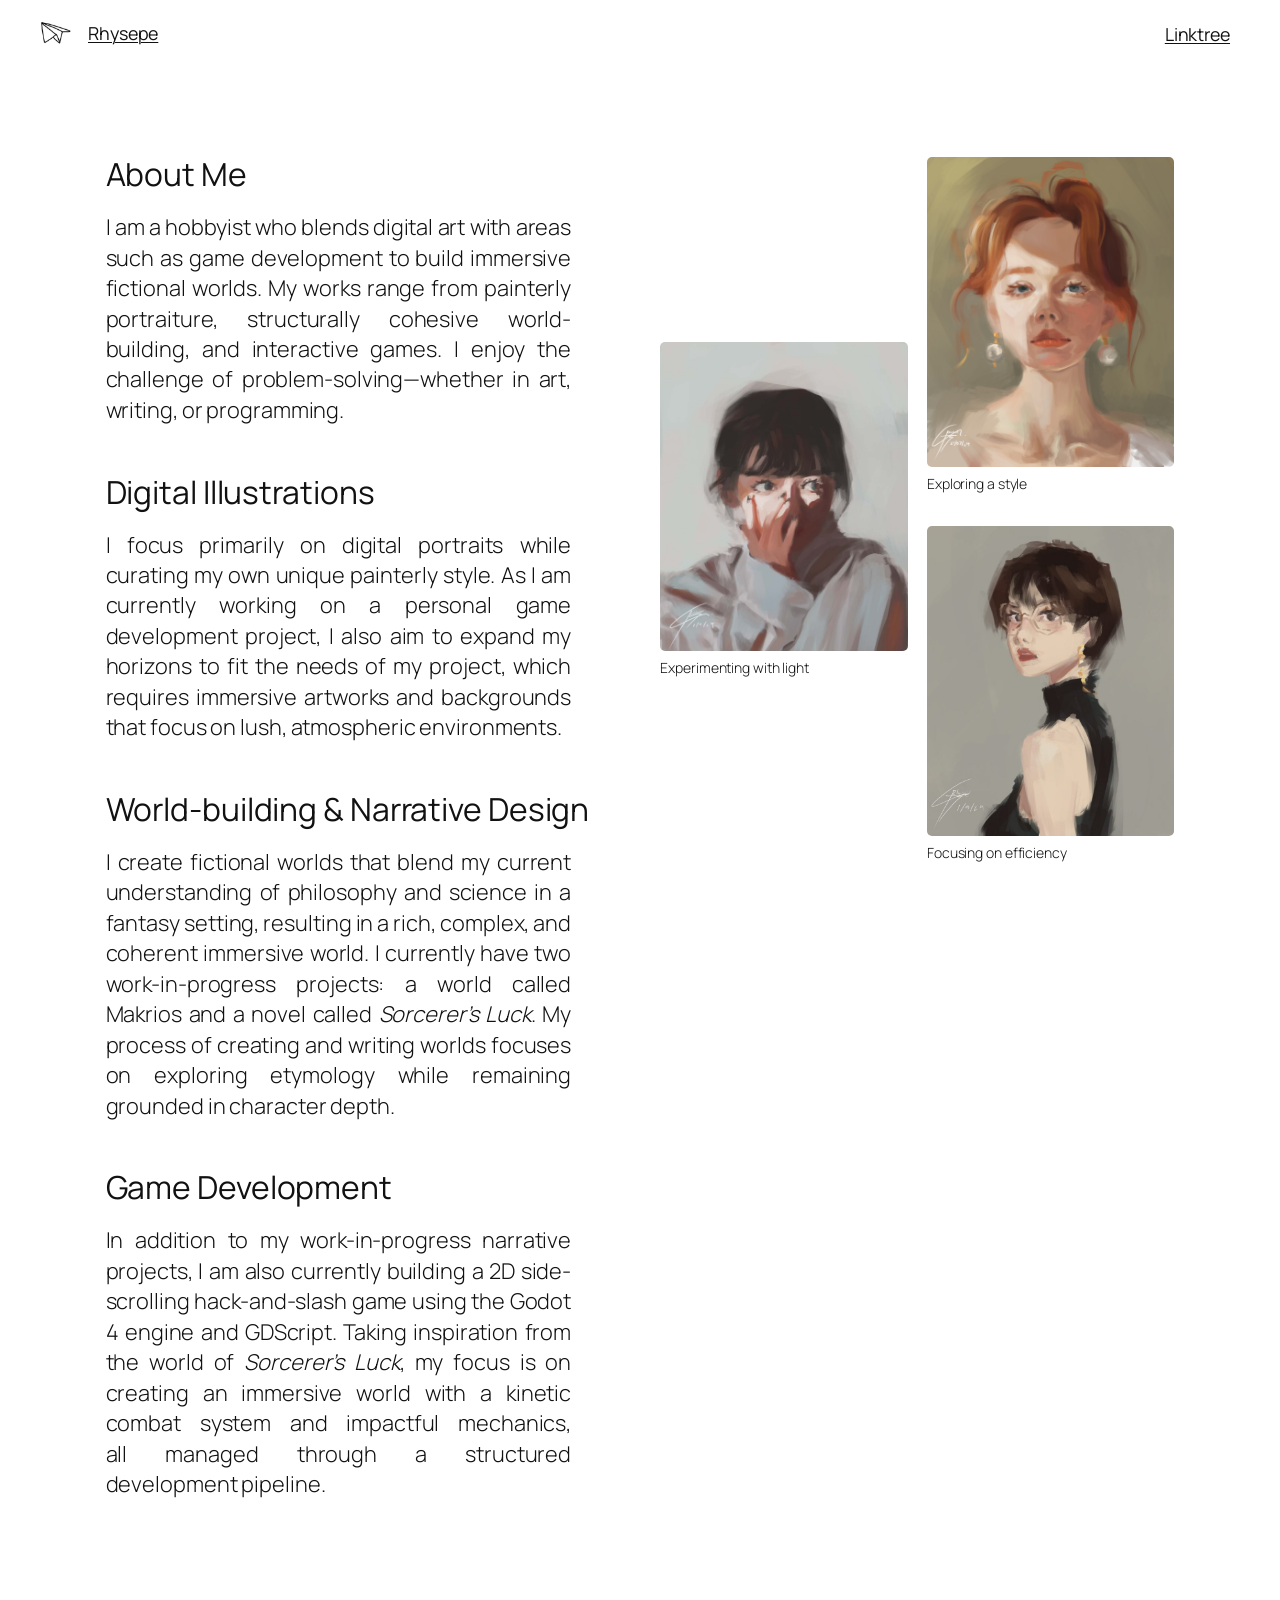
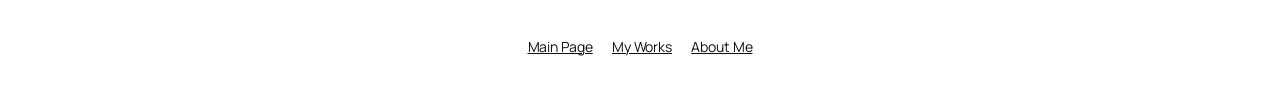
==== commit 0db64f9c: "Layout changes and grammar fixes. Removed game gif" ====
--- a/about-me/index.html
+++ b/about-me/index.html
@@ -38,11 +38,16 @@
 /*# sourceURL=/wp-includes/css/dist/block-library/common.min.css */
 </style>
 <style id="global-styles-inline-css">
-:root{--wp--preset--aspect-ratio--square: 1;--wp--preset--aspect-ratio--4-3: 4/3;--wp--preset--aspect-ratio--3-4: 3/4;--wp--preset--aspect-ratio--3-2: 3/2;--wp--preset--aspect-ratio--2-3: 2/3;--wp--preset--aspect-ratio--16-9: 16/9;--wp--preset--aspect-ratio--9-16: 9/16;--wp--preset--color--black: #000000;--wp--preset--color--cyan-bluish-gray: #abb8c3;--wp--preset--color--white: #ffffff;--wp--preset--color--pale-pink: #f78da7;--wp--preset--color--vivid-red: #cf2e2e;--wp--preset--color--luminous-vivid-orange: #ff6900;--wp--preset--color--luminous-vivid-amber: #fcb900;--wp--preset--color--light-green-cyan: #7bdcb5;--wp--preset--color--vivid-green-cyan: #00d084;--wp--preset--color--pale-cyan-blue: #8ed1fc;--wp--preset--color--vivid-cyan-blue: #0693e3;--wp--preset--color--vivid-purple: #9b51e0;--wp--preset--color--base: #FFFFFF;--wp--preset--color--contrast: #111111;--wp--preset--color--accent-1: #FFEE58;--wp--preset--color--accent-2: #F6CFF4;--wp--preset--color--accent-3: #503AA8;--wp--preset--color--accent-4: #686868;--wp--preset--color--accent-5: #FBFAF3;--wp--preset--color--accent-6: color-mix(in srgb, currentColor 20%, transparent);--wp--preset--gradient--vivid-cyan-blue-to-vivid-purple: linear-gradient(135deg,rgb(6,147,227) 0%,rgb(155,81,224) 100%);--wp--preset--gradient--light-green-cyan-to-vivid-green-cyan: linear-gradient(135deg,rgb(122,220,180) 0%,rgb(0,208,130) 100%);--wp--preset--gradient--luminous-vivid-amber-to-luminous-vivid-orange: linear-gradient(135deg,rgb(252,185,0) 0%,rgb(255,105,0) 100%);--wp--preset--gradient--luminous-vivid-orange-to-vivid-red: linear-gradient(135deg,rgb(255,105,0) 0%,rgb(207,46,46) 100%);--wp--preset--gradient--very-light-gray-to-cyan-bluish-gray: linear-gradient(135deg,rgb(238,238,238) 0%,rgb(169,184,195) 100%);--wp--preset--gradient--cool-to-warm-spectrum: linear-gradient(135deg,rgb(74,234,220) 0%,rgb(151,120,209) 20%,rgb(207,42,186) 40%,rgb(238,44,130) 60%,rgb(251,105,98) 80%,rgb(254,248,76) 100%);--wp--preset--gradient--blush-light-purple: linear-gradient(135deg,rgb(255,206,236) 0%,rgb(152,150,240) 100%);--wp--preset--gradient--blush-bordeaux: linear-gradient(135deg,rgb(254,205,165) 0%,rgb(254,45,45) 50%,rgb(107,0,62) 100%);--wp--preset--gradient--luminous-dusk: linear-gradient(135deg,rgb(255,203,112) 0%,rgb(199,81,192) 50%,rgb(65,88,208) 100%);--wp--preset--gradient--pale-ocean: linear-gradient(135deg,rgb(255,245,203) 0%,rgb(182,227,212) 50%,rgb(51,167,181) 100%);--wp--preset--gradient--electric-grass: linear-gradient(135deg,rgb(202,248,128) 0%,rgb(113,206,126) 100%);--wp--preset--gradient--midnight: linear-gradient(135deg,rgb(2,3,129) 0%,rgb(40,116,252) 100%);--wp--preset--font-size--small: 0.875rem;--wp--preset--font-size--medium: clamp(1rem, 1rem + ((1vw - 0.2rem) * 0.196), 1.125rem);--wp--preset--font-size--large: clamp(1.125rem, 1.125rem + ((1vw - 0.2rem) * 0.392), 1.375rem);--wp--preset--font-size--x-large: clamp(1.75rem, 1.75rem + ((1vw - 0.2rem) * 0.392), 2rem);--wp--preset--font-size--xx-large: clamp(2.15rem, 2.15rem + ((1vw - 0.2rem) * 1.333), 3rem);--wp--preset--font-family--manrope: Manrope, sans-serif;--wp--preset--font-family--fira-code: "Fira Code", monospace;--wp--preset--spacing--20: 10px;--wp--preset--spacing--30: 20px;--wp--preset--spacing--40: 30px;--wp--preset--spacing--50: clamp(30px, 5vw, 50px);--wp--preset--spacing--60: clamp(30px, 7vw, 70px);--wp--preset--spacing--70: clamp(50px, 7vw, 90px);--wp--preset--spacing--80: clamp(70px, 10vw, 140px);--wp--preset--shadow--natural: 6px 6px 9px rgba(0, 0, 0, 0.2);--wp--preset--shadow--deep: 12px 12px 50px rgba(0, 0, 0, 0.4);--wp--preset--shadow--sharp: 6px 6px 0px rgba(0, 0, 0, 0.2);--wp--preset--shadow--outlined: 6px 6px 0px -3px rgb(255, 255, 255), 6px 6px rgb(0, 0, 0);--wp--preset--shadow--crisp: 6px 6px 0px rgb(0, 0, 0);}:root { --wp--style--global--content-size: 645px;--wp--style--global--wide-size: 1340px; }:where(body) { margin: 0; }.wp-site-blocks { padding-top: var(--wp--style--root--padding-top); padding-bottom: var(--wp--style--root--padding-bottom); }.has-global-padding { padding-right: var(--wp--style--root--padding-right); padding-left: var(--wp--style--root--padding-left); }.has-global-padding > .alignfull { margin-right: calc(var(--wp--style--root--padding-right) * -1); margin-left: calc(var(--wp--style--root--padding-left) * -1); }.has-global-padding :where(:not(.alignfull.is-layout-flow) > .has-global-padding:not(.wp-block-block, .alignfull)) { padding-right: 0; padding-left: 0; }.has-global-padding :where(:not(.alignfull.is-layout-flow) > .has-global-padding:not(.wp-block-block, .alignfull)) > .alignfull { margin-left: 0; margin-right: 0; }.wp-site-blocks > .alignleft { float: left; margin-right: 2em; }.wp-site-blocks > .alignright { float: right; margin-left: 2em; }.wp-site-blocks > .aligncenter { justify-content: center; margin-left: auto; margin-right: auto; }:where(.wp-site-blocks) > * { margin-block-start: 1.2rem; margin-block-end: 0; }:where(.wp-site-blocks) > :first-child { margin-block-start: 0; }:where(.wp-site-blocks) > :last-child { margin-block-end: 0; }:root { --wp--style--block-gap: 1.2rem; }:root :where(.is-layout-flow) > :first-child{margin-block-start: 0;}:root :where(.is-layout-flow) > :last-child{margin-block-end: 0;}:root :where(.is-layout-flow) > *{margin-block-start: 1.2rem;margin-block-end: 0;}:root :where(.is-layout-constrained) > :first-child{margin-block-start: 0;}:root :where(.is-layout-constrained) > :last-child{margin-block-end: 0;}:root :where(.is-layout-constrained) > *{margin-block-start: 1.2rem;margin-block-end: 0;}:root :where(.is-layout-flex){gap: 1.2rem;}:root :where(.is-layout-grid){gap: 1.2rem;}.is-layout-flow > .alignleft{float: left;margin-inline-start: 0;margin-inline-end: 2em;}.is-layout-flow > .alignright{float: right;margin-inline-start: 2em;margin-inline-end: 0;}.is-layout-flow > .aligncenter{margin-left: auto !important;margin-right: auto !important;}.is-layout-constrained > .alignleft{float: left;margin-inline-start: 0;margin-inline-end: 2em;}.is-layout-constrained > .alignright{float: right;margin-inline-start: 2em;margin-inline-end: 0;}.is-layout-constrained > .aligncenter{margin-left: auto !important;margin-right: auto !important;}.is-layout-constrained > :where(:not(.alignleft):not(.alignright):not(.alignfull)){max-width: var(--wp--style--global--content-size);margin-left: auto !important;margin-right: auto !important;}.is-layout-constrained > .alignwide{max-width: var(--wp--style--global--wide-size);}body .is-layout-flex{display: flex;}.is-layout-flex{flex-wrap: wrap;align-items: center;}.is-layout-flex > :is(*, div){margin: 0;}body .is-layout-grid{display: grid;}.is-layout-grid > :is(*, div){margin: 0;}body{background-color: var(--wp--preset--color--base);color: var(--wp--preset--color--contrast);font-family: var(--wp--preset--font-family--manrope);font-size: var(--wp--preset--font-size--large);font-weight: 300;letter-spacing: -0.1px;line-height: 1.4;--wp--style--root--padding-top: 0px;--wp--style--root--padding-right: var(--wp--preset--spacing--50);--wp--style--root--padding-bottom: 0px;--wp--style--root--padding-left: var(--wp--preset--spacing--50);}a:where(:not(.wp-element-button)){color: currentColor;text-decoration: underline;}:root :where(a:where(:not(.wp-element-button)):hover){text-decoration: none;}h1, h2, h3, h4, h5, h6{font-weight: 400;letter-spacing: -0.1px;line-height: 1.125;}h1{font-size: var(--wp--preset--font-size--xx-large);}h2{font-size: var(--wp--preset--font-size--x-large);}h3{font-size: var(--wp--preset--font-size--large);}h4{font-size: var(--wp--preset--font-size--medium);}h5{font-size: var(--wp--preset--font-size--small);letter-spacing: 0.5px;}h6{font-size: var(--wp--preset--font-size--small);font-weight: 700;letter-spacing: 1.4px;text-transform: uppercase;}:root :where(.wp-element-button, .wp-block-button__link){background-color: var(--wp--preset--color--contrast);border-width: 0;color: var(--wp--preset--color--base);font-family: inherit;font-size: var(--wp--preset--font-size--medium);font-style: inherit;font-weight: inherit;letter-spacing: inherit;line-height: inherit;padding-top: 1rem;padding-right: 2.25rem;padding-bottom: 1rem;padding-left: 2.25rem;text-decoration: none;text-transform: inherit;}:root :where(.wp-element-button:hover, .wp-block-button__link:hover){background-color: color-mix(in srgb, var(--wp--preset--color--contrast) 85%, transparent);border-color: transparent;color: var(--wp--preset--color--base);}:root :where(.wp-element-button:focus, .wp-block-button__link:focus){outline-color: var(--wp--preset--color--accent-4);outline-offset: 2px;}:root :where(.wp-element-caption, .wp-block-audio figcaption, .wp-block-embed figcaption, .wp-block-gallery figcaption, .wp-block-image figcaption, .wp-block-table figcaption, .wp-block-video figcaption){font-size: var(--wp--preset--font-size--small);line-height: 1.4;}.has-black-color{color: var(--wp--preset--color--black) !important;}.has-cyan-bluish-gray-color{color: var(--wp--preset--color--cyan-bluish-gray) !important;}.has-white-color{color: var(--wp--preset--color--white) !important;}.has-pale-pink-color{color: var(--wp--preset--color--pale-pink) !important;}.has-vivid-red-color{color: var(--wp--preset--color--vivid-red) !important;}.has-luminous-vivid-orange-color{color: var(--wp--preset--color--luminous-vivid-orange) !important;}.has-luminous-vivid-amber-color{color: var(--wp--preset--color--luminous-vivid-amber) !important;}.has-light-green-cyan-color{color: var(--wp--preset--color--light-green-cyan) !important;}.has-vivid-green-cyan-color{color: var(--wp--preset--color--vivid-green-cyan) !important;}.has-pale-cyan-blue-color{color: var(--wp--preset--color--pale-cyan-blue) !important;}.has-vivid-cyan-blue-color{color: var(--wp--preset--color--vivid-cyan-blue) !important;}.has-vivid-purple-color{color: var(--wp--preset--color--vivid-purple) !important;}.has-base-color{color: var(--wp--preset--color--base) !important;}.has-contrast-color{color: var(--wp--preset--color--contrast) !important;}.has-accent-1-color{color: var(--wp--preset--color--accent-1) !important;}.has-accent-2-color{color: var(--wp--preset--color--accent-2) !important;}.has-accent-3-color{color: var(--wp--preset--color--accent-3) !important;}.has-accent-4-color{color: var(--wp--preset--color--accent-4) !important;}.has-accent-5-color{color: var(--wp--preset--color--accent-5) !important;}.has-accent-6-color{color: var(--wp--preset--color--accent-6) !important;}.has-black-background-color{background-color: var(--wp--preset--color--black) !important;}.has-cyan-bluish-gray-background-color{background-color: var(--wp--preset--color--cyan-bluish-gray) !important;}.has-white-background-color{background-color: var(--wp--preset--color--white) !important;}.has-pale-pink-background-color{background-color: var(--wp--preset--color--pale-pink) !important;}.has-vivid-red-background-color{background-color: var(--wp--preset--color--vivid-red) !important;}.has-luminous-vivid-orange-background-color{background-color: var(--wp--preset--color--luminous-vivid-orange) !important;}.has-luminous-vivid-amber-background-color{background-color: var(--wp--preset--color--luminous-vivid-amber) !important;}.has-light-green-cyan-background-color{background-color: var(--wp--preset--color--light-green-cyan) !important;}.has-vivid-green-cyan-background-color{background-color: var(--wp--preset--color--vivid-green-cyan) !important;}.has-pale-cyan-blue-background-color{background-color: var(--wp--preset--color--pale-cyan-blue) !important;}.has-vivid-cyan-blue-background-color{background-color: var(--wp--preset--color--vivid-cyan-blue) !important;}.has-vivid-purple-background-color{background-color: var(--wp--preset--color--vivid-purple) !important;}.has-base-background-color{background-color: var(--wp--preset--color--base) !important;}.has-contrast-background-color{background-color: var(--wp--preset--color--contrast) !important;}.has-accent-1-background-color{background-color: var(--wp--preset--color--accent-1) !important;}.has-accent-2-background-color{background-color: var(--wp--preset--color--accent-2) !important;}.has-accent-3-background-color{background-color: var(--wp--preset--color--accent-3) !important;}.has-accent-4-background-color{background-color: var(--wp--preset--color--accent-4) !important;}.has-accent-5-background-color{background-color: var(--wp--preset--color--accent-5) !important;}.has-accent-6-background-color{background-color: var(--wp--preset--color--accent-6) !important;}.has-black-border-color{border-color: var(--wp--preset--color--black) !important;}.has-cyan-bluish-gray-border-color{border-color: var(--wp--preset--color--cyan-bluish-gray) !important;}.has-white-border-color{border-color: var(--wp--preset--color--white) !important;}.has-pale-pink-border-color{border-color: var(--wp--preset--color--pale-pink) !important;}.has-vivid-red-border-color{border-color: var(--wp--preset--color--vivid-red) !important;}.has-luminous-vivid-orange-border-color{border-color: var(--wp--preset--color--luminous-vivid-orange) !important;}.has-luminous-vivid-amber-border-color{border-color: var(--wp--preset--color--luminous-vivid-amber) !important;}.has-light-green-cyan-border-color{border-color: var(--wp--preset--color--light-green-cyan) !important;}.has-vivid-green-cyan-border-color{border-color: var(--wp--preset--color--vivid-green-cyan) !important;}.has-pale-cyan-blue-border-color{border-color: var(--wp--preset--color--pale-cyan-blue) !important;}.has-vivid-cyan-blue-border-color{border-color: var(--wp--preset--color--vivid-cyan-blue) !important;}.has-vivid-purple-border-color{border-color: var(--wp--preset--color--vivid-purple) !important;}.has-base-border-color{border-color: var(--wp--preset--color--base) !important;}.has-contrast-border-color{border-color: var(--wp--preset--color--contrast) !important;}.has-accent-1-border-color{border-color: var(--wp--preset--color--accent-1) !important;}.has-accent-2-border-color{border-color: var(--wp--preset--color--accent-2) !important;}.has-accent-3-border-color{border-color: var(--wp--preset--color--accent-3) !important;}.has-accent-4-border-color{border-color: var(--wp--preset--color--accent-4) !important;}.has-accent-5-border-color{border-color: var(--wp--preset--color--accent-5) !important;}.has-accent-6-border-color{border-color: var(--wp--preset--color--accent-6) !important;}.has-vivid-cyan-blue-to-vivid-purple-gradient-background{background: var(--wp--preset--gradient--vivid-cyan-blue-to-vivid-purple) !important;}.has-light-green-cyan-to-vivid-green-cyan-gradient-background{background: var(--wp--preset--gradient--light-green-cyan-to-vivid-green-cyan) !important;}.has-luminous-vivid-amber-to-luminous-vivid-orange-gradient-background{background: var(--wp--preset--gradient--luminous-vivid-amber-to-luminous-vivid-orange) !important;}.has-luminous-vivid-orange-to-vivid-red-gradient-background{background: var(--wp--preset--gradient--luminous-vivid-orange-to-vivid-red) !important;}.has-very-light-gray-to-cyan-bluish-gray-gradient-background{background: var(--wp--preset--gradient--very-light-gray-to-cyan-bluish-gray) !important;}.has-cool-to-warm-spectrum-gradient-background{background: var(--wp--preset--gradient--cool-to-warm-spectrum) !important;}.has-blush-light-purple-gradient-background{background: var(--wp--preset--gradient--blush-light-purple) !important;}.has-blush-bordeaux-gradient-background{background: var(--wp--preset--gradient--blush-bordeaux) !important;}.has-luminous-dusk-gradient-background{background: var(--wp--preset--gradient--luminous-dusk) !important;}.has-pale-ocean-gradient-background{background: var(--wp--preset--gradient--pale-ocean) !important;}.has-electric-grass-gradient-background{background: var(--wp--preset--gradient--electric-grass) !important;}.has-midnight-gradient-background{background: var(--wp--preset--gradient--midnight) !important;}.has-small-font-size{font-size: var(--wp--preset--font-size--small) !important;}.has-medium-font-size{font-size: var(--wp--preset--font-size--medium) !important;}.has-large-font-size{font-size: var(--wp--preset--font-size--large) !important;}.has-x-large-font-size{font-size: var(--wp--preset--font-size--x-large) !important;}.has-xx-large-font-size{font-size: var(--wp--preset--font-size--xx-large) !important;}.has-manrope-font-family{font-family: var(--wp--preset--font-family--manrope) !important;}.has-fira-code-font-family{font-family: var(--wp--preset--font-family--fira-code) !important;}/* set page wrapper min height */
+:root{--wp--preset--aspect-ratio--square: 1;--wp--preset--aspect-ratio--4-3: 4/3;--wp--preset--aspect-ratio--3-4: 3/4;--wp--preset--aspect-ratio--3-2: 3/2;--wp--preset--aspect-ratio--2-3: 2/3;--wp--preset--aspect-ratio--16-9: 16/9;--wp--preset--aspect-ratio--9-16: 9/16;--wp--preset--color--black: #000000;--wp--preset--color--cyan-bluish-gray: #abb8c3;--wp--preset--color--white: #ffffff;--wp--preset--color--pale-pink: #f78da7;--wp--preset--color--vivid-red: #cf2e2e;--wp--preset--color--luminous-vivid-orange: #ff6900;--wp--preset--color--luminous-vivid-amber: #fcb900;--wp--preset--color--light-green-cyan: #7bdcb5;--wp--preset--color--vivid-green-cyan: #00d084;--wp--preset--color--pale-cyan-blue: #8ed1fc;--wp--preset--color--vivid-cyan-blue: #0693e3;--wp--preset--color--vivid-purple: #9b51e0;--wp--preset--color--base: #FFFFFF;--wp--preset--color--contrast: #111111;--wp--preset--color--accent-1: #FFEE58;--wp--preset--color--accent-2: #F6CFF4;--wp--preset--color--accent-3: #503AA8;--wp--preset--color--accent-4: #686868;--wp--preset--color--accent-5: #FBFAF3;--wp--preset--color--accent-6: color-mix(in srgb, currentColor 20%, transparent);--wp--preset--gradient--vivid-cyan-blue-to-vivid-purple: linear-gradient(135deg,rgb(6,147,227) 0%,rgb(155,81,224) 100%);--wp--preset--gradient--light-green-cyan-to-vivid-green-cyan: linear-gradient(135deg,rgb(122,220,180) 0%,rgb(0,208,130) 100%);--wp--preset--gradient--luminous-vivid-amber-to-luminous-vivid-orange: linear-gradient(135deg,rgb(252,185,0) 0%,rgb(255,105,0) 100%);--wp--preset--gradient--luminous-vivid-orange-to-vivid-red: linear-gradient(135deg,rgb(255,105,0) 0%,rgb(207,46,46) 100%);--wp--preset--gradient--very-light-gray-to-cyan-bluish-gray: linear-gradient(135deg,rgb(238,238,238) 0%,rgb(169,184,195) 100%);--wp--preset--gradient--cool-to-warm-spectrum: linear-gradient(135deg,rgb(74,234,220) 0%,rgb(151,120,209) 20%,rgb(207,42,186) 40%,rgb(238,44,130) 60%,rgb(251,105,98) 80%,rgb(254,248,76) 100%);--wp--preset--gradient--blush-light-purple: linear-gradient(135deg,rgb(255,206,236) 0%,rgb(152,150,240) 100%);--wp--preset--gradient--blush-bordeaux: linear-gradient(135deg,rgb(254,205,165) 0%,rgb(254,45,45) 50%,rgb(107,0,62) 100%);--wp--preset--gradient--luminous-dusk: linear-gradient(135deg,rgb(255,203,112) 0%,rgb(199,81,192) 50%,rgb(65,88,208) 100%);--wp--preset--gradient--pale-ocean: linear-gradient(135deg,rgb(255,245,203) 0%,rgb(182,227,212) 50%,rgb(51,167,181) 100%);--wp--preset--gradient--electric-grass: linear-gradient(135deg,rgb(202,248,128) 0%,rgb(113,206,126) 100%);--wp--preset--gradient--midnight: linear-gradient(135deg,rgb(2,3,129) 0%,rgb(40,116,252) 100%);--wp--preset--font-size--small: 0.875rem;--wp--preset--font-size--medium: clamp(1rem, 1rem + ((1vw - 0.2rem) * 0.196), 1.125rem);--wp--preset--font-size--large: clamp(1.125rem, 1.125rem + ((1vw - 0.2rem) * 0.392), 1.375rem);--wp--preset--font-size--x-large: clamp(1.75rem, 1.75rem + ((1vw - 0.2rem) * 0.392), 2rem);--wp--preset--font-size--xx-large: clamp(2.15rem, 2.15rem + ((1vw - 0.2rem) * 1.333), 3rem);--wp--preset--font-family--manrope: Manrope, sans-serif;--wp--preset--font-family--fira-code: "Fira Code", monospace;--wp--preset--spacing--20: 10px;--wp--preset--spacing--30: 20px;--wp--preset--spacing--40: 30px;--wp--preset--spacing--50: clamp(30px, 5vw, 50px);--wp--preset--spacing--60: clamp(30px, 7vw, 70px);--wp--preset--spacing--70: clamp(50px, 7vw, 90px);--wp--preset--spacing--80: clamp(70px, 10vw, 140px);--wp--preset--shadow--natural: 6px 6px 9px rgba(0, 0, 0, 0.2);--wp--preset--shadow--deep: 12px 12px 50px rgba(0, 0, 0, 0.4);--wp--preset--shadow--sharp: 6px 6px 0px rgba(0, 0, 0, 0.2);--wp--preset--shadow--outlined: 6px 6px 0px -3px rgb(255, 255, 255), 6px 6px rgb(0, 0, 0);--wp--preset--shadow--crisp: 6px 6px 0px rgb(0, 0, 0);}:root { --wp--style--global--content-size: 645px;--wp--style--global--wide-size: 1340px; }:where(body) { margin: 0; }.wp-site-blocks { padding-top: var(--wp--style--root--padding-top); padding-bottom: var(--wp--style--root--padding-bottom); }.has-global-padding { padding-right: var(--wp--style--root--padding-right); padding-left: var(--wp--style--root--padding-left); }.has-global-padding > .alignfull { margin-right: calc(var(--wp--style--root--padding-right) * -1); margin-left: calc(var(--wp--style--root--padding-left) * -1); }.has-global-padding :where(:not(.alignfull.is-layout-flow) > .has-global-padding:not(.wp-block-block, .alignfull)) { padding-right: 0; padding-left: 0; }.has-global-padding :where(:not(.alignfull.is-layout-flow) > .has-global-padding:not(.wp-block-block, .alignfull)) > .alignfull { margin-left: 0; margin-right: 0; }.wp-site-blocks > .alignleft { float: left; margin-right: 2em; }.wp-site-blocks > .alignright { float: right; margin-left: 2em; }.wp-site-blocks > .aligncenter { justify-content: center; margin-left: auto; margin-right: auto; }:where(.wp-site-blocks) > * { margin-block-start: 1.2rem; margin-block-end: 0; }:where(.wp-site-blocks) > :first-child { margin-block-start: 0; }:where(.wp-site-blocks) > :last-child { margin-block-end: 0; }:root { --wp--style--block-gap: 1.2rem; }:root :where(.is-layout-flow) > :first-child{margin-block-start: 0;}:root :where(.is-layout-flow) > :last-child{margin-block-end: 0;}:root :where(.is-layout-flow) > *{margin-block-start: 1.2rem;margin-block-end: 0;}:root :where(.is-layout-constrained) > :first-child{margin-block-start: 0;}:root :where(.is-layout-constrained) > :last-child{margin-block-end: 0;}:root :where(.is-layout-constrained) > *{margin-block-start: 1.2rem;margin-block-end: 0;}:root :where(.is-layout-flex){gap: 1.2rem;}:root :where(.is-layout-grid){gap: 1.2rem;}.is-layout-flow > .alignleft{float: left;margin-inline-start: 0;margin-inline-end: 2em;}.is-layout-flow > .alignright{float: right;margin-inline-start: 2em;margin-inline-end: 0;}.is-layout-flow > .aligncenter{margin-left: auto !important;margin-right: auto !important;}.is-layout-constrained > .alignleft{float: left;margin-inline-start: 0;margin-inline-end: 2em;}.is-layout-constrained > .alignright{float: right;margin-inline-start: 2em;margin-inline-end: 0;}.is-layout-constrained > .aligncenter{margin-left: auto !important;margin-right: auto !important;}.is-layout-constrained > :where(:not(.alignleft):not(.alignright):not(.alignfull)){max-width: var(--wp--style--global--content-size);margin-left: auto !important;margin-right: auto !important;}.is-layout-constrained > .alignwide{max-width: var(--wp--style--global--wide-size);}body .is-layout-flex{display: flex;}.is-layout-flex{flex-wrap: wrap;align-items: center;}.is-layout-flex > :is(*, div){margin: 0;}body .is-layout-grid{display: grid;}.is-layout-grid > :is(*, div){margin: 0;}body{background-color: var(--wp--preset--color--base);color: var(--wp--preset--color--contrast);font-family: var(--wp--preset--font-family--manrope);font-size: var(--wp--preset--font-size--large);font-weight: 300;letter-spacing: -0.1px;line-height: 1.4;--wp--style--root--padding-top: 0px;--wp--style--root--padding-right: var(--wp--preset--spacing--50);--wp--style--root--padding-bottom: 0px;--wp--style--root--padding-left: var(--wp--preset--spacing--50);}a:where(:not(.wp-element-button)){color: currentColor;text-decoration: underline;}:root :where(a:where(:not(.wp-element-button)):hover){text-decoration: none;}h1, h2, h3, h4, h5, h6{font-weight: 400;letter-spacing: -0.1px;line-height: 1.125;}h1{font-size: var(--wp--preset--font-size--xx-large);}h2{font-size: var(--wp--preset--font-size--x-large);}h3{font-size: var(--wp--preset--font-size--large);}h4{font-size: var(--wp--preset--font-size--medium);}h5{font-size: var(--wp--preset--font-size--small);letter-spacing: 0.5px;}h6{font-size: var(--wp--preset--font-size--small);font-weight: 700;letter-spacing: 1.4px;text-transform: uppercase;}:root :where(.wp-element-button, .wp-block-button__link){background-color: var(--wp--preset--color--contrast);border-width: 0;color: var(--wp--preset--color--base);font-family: inherit;font-size: var(--wp--preset--font-size--medium);font-style: inherit;font-weight: inherit;letter-spacing: inherit;line-height: inherit;padding-top: 1rem;padding-right: 2.25rem;padding-bottom: 1rem;padding-left: 2.25rem;text-decoration: none;text-transform: inherit;}:root :where(.wp-element-button:hover, .wp-block-button__link:hover){background-color: color-mix(in srgb, var(--wp--preset--color--contrast) 85%, transparent);border-color: transparent;color: var(--wp--preset--color--base);}:root :where(.wp-element-button:focus, .wp-block-button__link:focus){outline-color: var(--wp--preset--color--accent-4);outline-offset: 2px;}:root :where(.wp-element-caption, .wp-block-audio figcaption, .wp-block-embed figcaption, .wp-block-gallery figcaption, .wp-block-image figcaption, .wp-block-table figcaption, .wp-block-video figcaption){font-size: var(--wp--preset--font-size--small);line-height: 1.4;}.has-black-color{color: var(--wp--preset--color--black) !important;}.has-cyan-bluish-gray-color{color: var(--wp--preset--color--cyan-bluish-gray) !important;}.has-white-color{color: var(--wp--preset--color--white) !important;}.has-pale-pink-color{color: var(--wp--preset--color--pale-pink) !important;}.has-vivid-red-color{color: var(--wp--preset--color--vivid-red) !important;}.has-luminous-vivid-orange-color{color: var(--wp--preset--color--luminous-vivid-orange) !important;}.has-luminous-vivid-amber-color{color: var(--wp--preset--color--luminous-vivid-amber) !important;}.has-light-green-cyan-color{color: var(--wp--preset--color--light-green-cyan) !important;}.has-vivid-green-cyan-color{color: var(--wp--preset--color--vivid-green-cyan) !important;}.has-pale-cyan-blue-color{color: var(--wp--preset--color--pale-cyan-blue) !important;}.has-vivid-cyan-blue-color{color: var(--wp--preset--color--vivid-cyan-blue) !important;}.has-vivid-purple-color{color: var(--wp--preset--color--vivid-purple) !important;}.has-base-color{color: var(--wp--preset--color--base) !important;}.has-contrast-color{color: var(--wp--preset--color--contrast) !important;}.has-accent-1-color{color: var(--wp--preset--color--accent-1) !important;}.has-accent-2-color{color: var(--wp--preset--color--accent-2) !important;}.has-accent-3-color{color: var(--wp--preset--color--accent-3) !important;}.has-accent-4-color{color: var(--wp--preset--color--accent-4) !important;}.has-accent-5-color{color: var(--wp--preset--color--accent-5) !important;}.has-accent-6-color{color: var(--wp--preset--color--accent-6) !important;}.has-black-background-color{background-color: var(--wp--preset--color--black) !important;}.has-cyan-bluish-gray-background-color{background-color: var(--wp--preset--color--cyan-bluish-gray) !important;}.has-white-background-color{background-color: var(--wp--preset--color--white) !important;}.has-pale-pink-background-color{background-color: var(--wp--preset--color--pale-pink) !important;}.has-vivid-red-background-color{background-color: var(--wp--preset--color--vivid-red) !important;}.has-luminous-vivid-orange-background-color{background-color: var(--wp--preset--color--luminous-vivid-orange) !important;}.has-luminous-vivid-amber-background-color{background-color: var(--wp--preset--color--luminous-vivid-amber) !important;}.has-light-green-cyan-background-color{background-color: var(--wp--preset--color--light-green-cyan) !important;}.has-vivid-green-cyan-background-color{background-color: var(--wp--preset--color--vivid-green-cyan) !important;}.has-pale-cyan-blue-background-color{background-color: var(--wp--preset--color--pale-cyan-blue) !important;}.has-vivid-cyan-blue-background-color{background-color: var(--wp--preset--color--vivid-cyan-blue) !important;}.has-vivid-purple-background-color{background-color: var(--wp--preset--color--vivid-purple) !important;}.has-base-background-color{background-color: var(--wp--preset--color--base) !important;}.has-contrast-background-color{background-color: var(--wp--preset--color--contrast) !important;}.has-accent-1-background-color{background-color: var(--wp--preset--color--accent-1) !important;}.has-accent-2-background-color{background-color: var(--wp--preset--color--accent-2) !important;}.has-accent-3-background-color{background-color: var(--wp--preset--color--accent-3) !important;}.has-accent-4-background-color{background-color: var(--wp--preset--color--accent-4) !important;}.has-accent-5-background-color{background-color: var(--wp--preset--color--accent-5) !important;}.has-accent-6-background-color{background-color: var(--wp--preset--color--accent-6) !important;}.has-black-border-color{border-color: var(--wp--preset--color--black) !important;}.has-cyan-bluish-gray-border-color{border-color: var(--wp--preset--color--cyan-bluish-gray) !important;}.has-white-border-color{border-color: var(--wp--preset--color--white) !important;}.has-pale-pink-border-color{border-color: var(--wp--preset--color--pale-pink) !important;}.has-vivid-red-border-color{border-color: var(--wp--preset--color--vivid-red) !important;}.has-luminous-vivid-orange-border-color{border-color: var(--wp--preset--color--luminous-vivid-orange) !important;}.has-luminous-vivid-amber-border-color{border-color: var(--wp--preset--color--luminous-vivid-amber) !important;}.has-light-green-cyan-border-color{border-color: var(--wp--preset--color--light-green-cyan) !important;}.has-vivid-green-cyan-border-color{border-color: var(--wp--preset--color--vivid-green-cyan) !important;}.has-pale-cyan-blue-border-color{border-color: var(--wp--preset--color--pale-cyan-blue) !important;}.has-vivid-cyan-blue-border-color{border-color: var(--wp--preset--color--vivid-cyan-blue) !important;}.has-vivid-purple-border-color{border-color: var(--wp--preset--color--vivid-purple) !important;}.has-base-border-color{border-color: var(--wp--preset--color--base) !important;}.has-contrast-border-color{border-color: var(--wp--preset--color--contrast) !important;}.has-accent-1-border-color{border-color: var(--wp--preset--color--accent-1) !important;}.has-accent-2-border-color{border-color: var(--wp--preset--color--accent-2) !important;}.has-accent-3-border-color{border-color: var(--wp--preset--color--accent-3) !important;}.has-accent-4-border-color{border-color: var(--wp--preset--color--accent-4) !important;}.has-accent-5-border-color{border-color: var(--wp--preset--color--accent-5) !important;}.has-accent-6-border-color{border-color: var(--wp--preset--color--accent-6) !important;}.has-vivid-cyan-blue-to-vivid-purple-gradient-background{background: var(--wp--preset--gradient--vivid-cyan-blue-to-vivid-purple) !important;}.has-light-green-cyan-to-vivid-green-cyan-gradient-background{background: var(--wp--preset--gradient--light-green-cyan-to-vivid-green-cyan) !important;}.has-luminous-vivid-amber-to-luminous-vivid-orange-gradient-background{background: var(--wp--preset--gradient--luminous-vivid-amber-to-luminous-vivid-orange) !important;}.has-luminous-vivid-orange-to-vivid-red-gradient-background{background: var(--wp--preset--gradient--luminous-vivid-orange-to-vivid-red) !important;}.has-very-light-gray-to-cyan-bluish-gray-gradient-background{background: var(--wp--preset--gradient--very-light-gray-to-cyan-bluish-gray) !important;}.has-cool-to-warm-spectrum-gradient-background{background: var(--wp--preset--gradient--cool-to-warm-spectrum) !important;}.has-blush-light-purple-gradient-background{background: var(--wp--preset--gradient--blush-light-purple) !important;}.has-blush-bordeaux-gradient-background{background: var(--wp--preset--gradient--blush-bordeaux) !important;}.has-luminous-dusk-gradient-background{background: var(--wp--preset--gradient--luminous-dusk) !important;}.has-pale-ocean-gradient-background{background: var(--wp--preset--gradient--pale-ocean) !important;}.has-electric-grass-gradient-background{background: var(--wp--preset--gradient--electric-grass) !important;}.has-midnight-gradient-background{background: var(--wp--preset--gradient--midnight) !important;}.has-small-font-size{font-size: var(--wp--preset--font-size--small) !important;}.has-medium-font-size{font-size: var(--wp--preset--font-size--medium) !important;}.has-large-font-size{font-size: var(--wp--preset--font-size--large) !important;}.has-x-large-font-size{font-size: var(--wp--preset--font-size--x-large) !important;}.has-xx-large-font-size{font-size: var(--wp--preset--font-size--xx-large) !important;}.has-manrope-font-family{font-family: var(--wp--preset--font-family--manrope) !important;}.has-fira-code-font-family{font-family: var(--wp--preset--font-family--fira-code) !important;}/* set page wrapper min height */ 
 .wp-site-blocks {
 display: flex !important;
 flex-direction: column !important;
 min-height: 100vh !important;
+}
+
+/* retains cursor pointer when hovering over text */
+p, h1, h2, h3, h4, h5, h6 {
+cursor: default;
 }
 
 /* make content block fill page */
@@ -105,10 +110,6 @@
 }
 
 /* Home page */
-.mobile-header {
-padding-left: 1.2rem !important;
-padding-right: 1.3rem !important;
-}
 .mobile-page-content {
 padding-left: 0rem !important;
 padding-right: 0rem !important;
@@ -163,7 +164,7 @@
 /*# sourceURL=wp-emoji-styles-inline-css */
 </style>
 <style id="core-block-supports-inline-css">
-.wp-container-core-group-is-layout-460ae1cf{flex-wrap:nowrap;gap:var(--wp--preset--spacing--20);}.wp-container-core-group-is-layout-28f5d25a{flex-wrap:nowrap;gap:5px;justify-content:space-between;}.wp-container-2{top:calc(0px + var(--wp-admin--admin-bar--position-offset, 0px));position:sticky;z-index:10;}.wp-container-core-group-is-layout-160105d6 > .alignfull{margin-right:calc(0px * -1);margin-left:calc(var(--wp--preset--spacing--70) * -1);}.wp-container-core-group-is-layout-160105d6 > :where(:not(.alignleft):not(.alignright):not(.alignfull)){margin-left:0 !important;}.wp-container-core-group-is-layout-fe9cc265{flex-direction:column;align-items:flex-start;}.wp-container-core-group-is-layout-6c531013{flex-wrap:nowrap;}.wp-container-core-group-is-layout-d47dc93a{flex-direction:column;align-items:center;justify-content:center;}.wp-container-core-group-is-layout-ba2258f2{flex-wrap:nowrap;justify-content:space-between;align-items:center;}.wp-container-core-group-is-layout-4bcd4eb6{flex-wrap:nowrap;justify-content:center;}
+.wp-container-core-group-is-layout-460ae1cf{flex-wrap:nowrap;gap:var(--wp--preset--spacing--20);}.wp-container-core-group-is-layout-d4e24012{flex-wrap:nowrap;gap:5px;justify-content:space-between;}.wp-container-2{top:calc(0px + var(--wp-admin--admin-bar--position-offset, 0px));position:sticky;z-index:10;}.wp-container-core-group-is-layout-160105d6 > .alignfull{margin-right:calc(0px * -1);margin-left:calc(var(--wp--preset--spacing--70) * -1);}.wp-container-core-group-is-layout-160105d6 > :where(:not(.alignleft):not(.alignright):not(.alignfull)){margin-left:0 !important;}.wp-container-core-group-is-layout-fe9cc265{flex-direction:column;align-items:flex-start;}.wp-container-core-group-is-layout-6c531013{flex-wrap:nowrap;}.wp-container-core-group-is-layout-d47dc93a{flex-direction:column;align-items:center;justify-content:center;}.wp-container-core-group-is-layout-5d8133b5{flex-wrap:nowrap;justify-content:space-between;align-items:flex-start;}.wp-container-core-group-is-layout-4bcd4eb6{flex-wrap:nowrap;justify-content:center;}
 /*# sourceURL=core-block-supports-inline-css */
 </style>
 <style id="wp-block-template-skip-link-inline-css">
@@ -205,6 +206,10 @@
 <meta name="generator" content="WordPress 6.9.4">
 <link rel="canonical" href="https://rhysepe.github.io/about-me/">
 <link rel="shortlink" href="https://rhysepe.github.io/?p=74">
+<script type="importmap" id="wp-importmap">
+{"imports":{"@wordpress/interactivity":"https://rhysepe.github.io/wp-includes/js/dist/script-modules/interactivity/index.min.js?ver=66c613f68580994bb00a"}}
+</script>
+<link rel="modulepreload" href="https://rhysepe.github.io/wp-includes/js/dist/script-modules/interactivity/index.min.js?ver=66c613f68580994bb00a" id="@wordpress/interactivity-js-modulepreload" fetchpriority="low">
 <style class="wp-fonts-local">
 @font-face{font-family:Manrope;font-style:normal;font-weight:200 800;font-display:fallback;src:url('https://rhysepe.github.io/wp-content/themes/twentytwentyfive/assets/fonts/manrope/Manrope-VariableFont_wght.woff2') format('woff2');}
 @font-face{font-family:"Fira Code";font-style:normal;font-weight:300 700;font-display:fallback;src:url('https://rhysepe.github.io/wp-content/themes/twentytwentyfive/assets/fonts/fira-code/FiraCode-VariableFont_wght.woff2') format('woff2');}
@@ -218,7 +223,7 @@
 <body class="wp-singular page-template page-template-custom-page-template page page-id-74 wp-embed-responsive wp-theme-twentytwentyfive">
 
 <div class="wp-site-blocks"><div class="wp-block-template-part">
-<div class="wp-block-group is-style-default mobile-header has-base-background-color has-background is-horizontal is-content-justification-space-between is-nowrap is-layout-flex wp-container-core-group-is-layout-28f5d25a wp-block-group-is-layout-flex wp-container-2 is-position-sticky" style="border-style:none;border-width:0px;padding-top:var(--wp--preset--spacing--30);padding-right:var(--wp--preset--spacing--50);padding-bottom:var(--wp--preset--spacing--30);padding-left:var(--wp--preset--spacing--50)">
+<div class="wp-block-group is-style-default has-base-background-color has-background is-horizontal is-content-justification-space-between is-nowrap is-layout-flex wp-container-core-group-is-layout-d4e24012 wp-block-group-is-layout-flex wp-container-2 is-position-sticky" style="border-style:none;border-width:0px;padding-top:var(--wp--preset--spacing--20);padding-right:var(--wp--preset--spacing--40);padding-bottom:var(--wp--preset--spacing--20);padding-left:var(--wp--preset--spacing--40)">
 <div class="wp-block-group is-nowrap is-layout-flex wp-container-core-group-is-layout-460ae1cf wp-block-group-is-layout-flex" style="padding-right:0;padding-left:0">
 <figure class="wp-block-image size-thumbnail is-resized"><a href="https://rhysepe.github.io/"><img decoding="async" width="150" height="150" src="https://rhysepe.github.io/wp-content/uploads/2026/05/mint-logo-150x150.png" alt="" class="wp-image-6" style="object-fit:cover;width:48px;height:auto" srcset="https://rhysepe.github.io/wp-content/uploads/2026/05/mint-logo-150x150.png 150w, https://rhysepe.github.io/wp-content/uploads/2026/05/mint-logo.png 224w" sizes="(max-width: 150px) 100vw, 150px"></a></figure>
 
@@ -234,14 +239,14 @@
 </div>
 
 <div style="min-height:0px;" class="entry-content main-content wp-block-post-content has-large-font-size is-layout-flow wp-block-post-content-is-layout-flow">
-<div class="wp-block-group mobile-content-tweaks align-tablet-content content-tablet-padding is-content-justification-space-between is-nowrap is-layout-flex wp-container-core-group-is-layout-ba2258f2 wp-block-group-is-layout-flex" style="padding-top:var(--wp--preset--spacing--60);padding-right:var(--wp--preset--spacing--60);padding-bottom:var(--wp--preset--spacing--60);padding-left:var(--wp--preset--spacing--60)">
+<div class="wp-block-group mobile-content-tweaks align-tablet-content content-tablet-padding is-content-justification-space-between is-nowrap is-layout-flex wp-container-core-group-is-layout-5d8133b5 wp-block-group-is-layout-flex" style="border-top-left-radius:5px;border-top-right-radius:5px;border-bottom-left-radius:5px;border-bottom-right-radius:5px;padding-top:var(--wp--preset--spacing--60);padding-right:var(--wp--preset--spacing--60);padding-bottom:var(--wp--preset--spacing--60);padding-left:var(--wp--preset--spacing--60)">
 <div class="wp-block-group reset-mobile-padding has-global-padding is-content-justification-left is-layout-constrained wp-container-core-group-is-layout-160105d6 wp-block-group-is-layout-constrained" style="padding-top:0;padding-right:0;padding-bottom:0;padding-left:var(--wp--preset--spacing--70)">
-<div class="wp-block-group fade-in-up-delay-1 has-global-padding is-layout-constrained wp-block-group-is-layout-constrained" style="padding-bottom:var(--wp--preset--spacing--40)">
+<div class="wp-block-group fade-in-up-delay-1 has-global-padding is-layout-constrained wp-block-group-is-layout-constrained" style="border-top-left-radius:5px;border-top-right-radius:5px;border-bottom-left-radius:5px;border-bottom-right-radius:5px;padding-bottom:var(--wp--preset--spacing--40)">
 <h2 class="wp-block-heading">About Me</h2>
 
 
 
-<p class="reset-mobile-padding" style="padding-right:var(--wp--preset--spacing--60);padding-left:0">I am a diverse digital creator who blends digital art in other areas such as game development to build immersive fictional worlds. My work spans from painterly portraiture, to structurally cohesive world-building, and interactive games. I enjoy the challenge of problem solving; whether it be in art, writing, or programming.</p>
+<p class="reset-mobile-padding" style="padding-right:var(--wp--preset--spacing--60);padding-left:0">I am a hobbyist who blends digital art with areas such as game development to build immersive fictional worlds. My works range from painterly portraiture, structurally cohesive world-building, and interactive games. I enjoy the challenge of problem-solving—whether in art, writing, or programming.</p>
 </div>
 
 
@@ -251,7 +256,7 @@
 
 
 
-<p class="reset-mobile-padding" style="padding-right:var(--wp--preset--spacing--60);padding-left:0">My digital oil paintings have a distinct painterly style which focus primarily on high-quality portraits. I also create artworks for my own game development projects, which are hand-painted to create atmospheric, lush, and immersive environments.</p>
+<p class="reset-mobile-padding" style="padding-right:var(--wp--preset--spacing--60);padding-left:0">I focus primarily on digital portraits while curating my own unique painterly style. As I am currently working on a personal game development project, I also aim to expand my horizons to fit the needs of my project, which requires immersive artworks and backgrounds that focus on lush, atmospheric environments.</p>
 </div>
 
 
@@ -261,7 +266,7 @@
 
 
 
-<p class="reset-mobile-padding" style="padding-top:0;padding-right:var(--wp--preset--spacing--60);padding-bottom:0;padding-left:0">I create complex fictional projects with immersive worlds. Currently, I have two in-progress works; a world called Makrios, and a work-in-progress novel called Sorcerer’s Luck. My process includes designing tragic, focused narrative arcs and crafting the etymology of fictional terminology to ensure a cohesive setting.</p>
+<p class="reset-mobile-padding" style="padding-top:0;padding-right:var(--wp--preset--spacing--60);padding-bottom:0;padding-left:0">I create fictional worlds that blend my current understanding of philosophy and science in a fantasy setting, resulting in a rich, complex, and coherent immersive world. I currently have two work-in-progress projects: a world called Makrios and a novel called <em>Sorcerer’s Luck</em>. My process of creating and writing worlds focuses on exploring etymology while remaining grounded in character depth.</p>
 </div>
 
 
@@ -271,7 +276,7 @@
 
 
 
-<p class="reset-mobile-padding" style="padding-right:var(--wp--preset--spacing--60);padding-left:0">In addition to the my in-progress narrative works, I am also currently building a 2D side-scrolling hack-and-slash game using the Godot 4 engine and GDScript. Taking inspiration from the world of Sorcerer’s Luck, my technical focus is on creating a kinetic combat system for the player with impactful mechanics like a ghostly ethereal dash-attack, and an attack called the essence slash, all managed through a structured development pipeline.</p>
+<p class="reset-mobile-padding" style="padding-right:var(--wp--preset--spacing--60);padding-left:0">In addition to my work-in-progress narrative projects, I am also currently building a 2D side-scrolling hack-and-slash game using the Godot 4 engine and GDScript. Taking inspiration from the world of <em>Sorcerer’s Luck</em>, my focus is on creating an immersive world with a kinetic combat system and impactful mechanics, all managed through a structured development pipeline.</p>
 </div>
 </div>
 
@@ -279,22 +284,30 @@
 
 <div class="wp-block-group reset-mobile-padding is-vertical is-content-justification-center is-layout-flex wp-container-core-group-is-layout-d47dc93a wp-block-group-is-layout-flex" style="padding-top:0;padding-right:var(--wp--preset--spacing--70);padding-bottom:0">
 <div class="wp-block-group is-style-default is-nowrap is-layout-flex wp-container-core-group-is-layout-6c531013 wp-block-group-is-layout-flex">
-<figure class="wp-block-image is-resized has-custom-border fade-in-up-delay-3" style="margin-left:0"><img fetchpriority="high" decoding="async" width="1080" height="1350" src="https://rhysepe.github.io/wp-content/uploads/2026/05/portrait-2.jpg" alt="" class="wp-image-128" style="border-top-left-radius:5px;border-top-right-radius:5px;border-bottom-left-radius:5px;border-bottom-right-radius:5px;width:300px" srcset="https://rhysepe.github.io/wp-content/uploads/2026/05/portrait-2.jpg 1080w, https://rhysepe.github.io/wp-content/uploads/2026/05/portrait-2-240x300.jpg 240w, https://rhysepe.github.io/wp-content/uploads/2026/05/portrait-2-819x1024.jpg 819w, https://rhysepe.github.io/wp-content/uploads/2026/05/portrait-2-768x960.jpg 768w" sizes="(max-width: 1080px) 100vw, 1080px"></figure>
+<figure data-wp-context="{&quot;imageId&quot;:&quot;69fba67e84341&quot;}" data-wp-interactive="core/image" data-wp-key="69fba67e84341" class="wp-block-image is-resized has-custom-border fade-in-up-delay-3 wp-lightbox-container" style="margin-left:0"><img fetchpriority="high" decoding="async" width="1080" height="1350" data-wp-class--hide="state.isContentHidden" data-wp-class--show="state.isContentVisible" data-wp-init="callbacks.setButtonStyles" data-wp-on--click="actions.showLightbox" data-wp-on--load="callbacks.setButtonStyles" data-wp-on-window--resize="callbacks.setButtonStyles" src="https://rhysepe.github.io/wp-content/uploads/2026/05/portrait-2.jpg" alt="" class="wp-image-128" style="border-top-left-radius:5px;border-top-right-radius:5px;border-bottom-left-radius:5px;border-bottom-right-radius:5px;width:300px" srcset="https://rhysepe.github.io/wp-content/uploads/2026/05/portrait-2.jpg 1080w, https://rhysepe.github.io/wp-content/uploads/2026/05/portrait-2-240x300.jpg 240w, https://rhysepe.github.io/wp-content/uploads/2026/05/portrait-2-819x1024.jpg 819w, https://rhysepe.github.io/wp-content/uploads/2026/05/portrait-2-768x960.jpg 768w" sizes="(max-width: 1080px) 100vw, 1080px"><button class="lightbox-trigger" type="button" aria-haspopup="dialog" aria-label="Enlarge" data-wp-init="callbacks.initTriggerButton" data-wp-on--click="actions.showLightbox" data-wp-style--right="state.imageButtonRight" data-wp-style--top="state.imageButtonTop">
+			<svg xmlns="http://www.w3.org/2000/svg" width="12" height="12" fill="none" viewbox="0 0 12 12">
+				<path fill="#fff" d="M2 0a2 2 0 0 0-2 2v2h1.5V2a.5.5 0 0 1 .5-.5h2V0H2Zm2 10.5H2a.5.5 0 0 1-.5-.5V8H0v2a2 2 0 0 0 2 2h2v-1.5ZM8 12v-1.5h2a.5.5 0 0 0 .5-.5V8H12v2a2 2 0 0 1-2 2H8Zm2-12a2 2 0 0 1 2 2v2h-1.5V2a.5.5 0 0 0-.5-.5H8V0h2Z"></path>
+			</svg>
+		</button><figcaption class="wp-element-caption">Experimenting with light</figcaption></figure>
 
 
 
 <div class="wp-block-group is-vertical is-layout-flex wp-container-core-group-is-layout-fe9cc265 wp-block-group-is-layout-flex">
-<figure class="wp-block-image is-resized has-custom-border fade-in-up-delay-2" style="margin-right:0"><img decoding="async" width="1080" height="1350" src="https://rhysepe.github.io/wp-content/uploads/2026/05/red.png" alt="" class="wp-image-129" style="border-style:none;border-width:0px;border-top-left-radius:5px;border-top-right-radius:5px;border-bottom-left-radius:5px;border-bottom-right-radius:5px;width:300px" srcset="https://rhysepe.github.io/wp-content/uploads/2026/05/red.png 1080w, https://rhysepe.github.io/wp-content/uploads/2026/05/red-240x300.png 240w, https://rhysepe.github.io/wp-content/uploads/2026/05/red-819x1024.png 819w, https://rhysepe.github.io/wp-content/uploads/2026/05/red-768x960.png 768w" sizes="(max-width: 1080px) 100vw, 1080px"></figure>
-
-
-
-<figure class="wp-block-image is-resized fade-in-up-delay-4" style="margin-right:0;margin-left:0"><img loading="lazy" decoding="async" width="1080" height="1350" src="https://rhysepe.github.io/wp-content/uploads/2026/05/portrait-3.jpg" alt="" class="wp-image-153" style="width:300px" srcset="https://rhysepe.github.io/wp-content/uploads/2026/05/portrait-3.jpg 1080w, https://rhysepe.github.io/wp-content/uploads/2026/05/portrait-3-240x300.jpg 240w, https://rhysepe.github.io/wp-content/uploads/2026/05/portrait-3-819x1024.jpg 819w, https://rhysepe.github.io/wp-content/uploads/2026/05/portrait-3-768x960.jpg 768w" sizes="auto, (max-width: 1080px) 100vw, 1080px"></figure>
-</div>
-</div>
-
-
-
-<figure class="wp-block-image size-full has-custom-border fade-in-up-delay-6"><img loading="lazy" decoding="async" width="600" height="337" src="https://rhysepe.github.io/wp-content/uploads/2026/05/game-build-demo.gif" alt="" class="wp-image-263" style="border-top-left-radius:5px;border-top-right-radius:5px;border-bottom-left-radius:5px;border-bottom-right-radius:5px"></figure>
+<figure data-wp-context="{&quot;imageId&quot;:&quot;69fba67e84517&quot;}" data-wp-interactive="core/image" data-wp-key="69fba67e84517" class="wp-block-image is-resized has-custom-border fade-in-up-delay-2 element-pop wp-lightbox-container" style="margin-right:0"><img decoding="async" width="1080" height="1350" data-wp-class--hide="state.isContentHidden" data-wp-class--show="state.isContentVisible" data-wp-init="callbacks.setButtonStyles" data-wp-on--click="actions.showLightbox" data-wp-on--load="callbacks.setButtonStyles" data-wp-on-window--resize="callbacks.setButtonStyles" src="https://rhysepe.github.io/wp-content/uploads/2026/05/red.png" alt="" class="wp-image-129" style="border-style:none;border-width:0px;border-top-left-radius:5px;border-top-right-radius:5px;border-bottom-left-radius:5px;border-bottom-right-radius:5px;width:300px" srcset="https://rhysepe.github.io/wp-content/uploads/2026/05/red.png 1080w, https://rhysepe.github.io/wp-content/uploads/2026/05/red-240x300.png 240w, https://rhysepe.github.io/wp-content/uploads/2026/05/red-819x1024.png 819w, https://rhysepe.github.io/wp-content/uploads/2026/05/red-768x960.png 768w" sizes="(max-width: 1080px) 100vw, 1080px"><button class="lightbox-trigger" type="button" aria-haspopup="dialog" aria-label="Enlarge" data-wp-init="callbacks.initTriggerButton" data-wp-on--click="actions.showLightbox" data-wp-style--right="state.imageButtonRight" data-wp-style--top="state.imageButtonTop">
+			<svg xmlns="http://www.w3.org/2000/svg" width="12" height="12" fill="none" viewbox="0 0 12 12">
+				<path fill="#fff" d="M2 0a2 2 0 0 0-2 2v2h1.5V2a.5.5 0 0 1 .5-.5h2V0H2Zm2 10.5H2a.5.5 0 0 1-.5-.5V8H0v2a2 2 0 0 0 2 2h2v-1.5ZM8 12v-1.5h2a.5.5 0 0 0 .5-.5V8H12v2a2 2 0 0 1-2 2H8Zm2-12a2 2 0 0 1 2 2v2h-1.5V2a.5.5 0 0 0-.5-.5H8V0h2Z"></path>
+			</svg>
+		</button><figcaption class="wp-element-caption">Exploring a style</figcaption></figure>
+
+
+
+<figure data-wp-context="{&quot;imageId&quot;:&quot;69fba67e846bd&quot;}" data-wp-interactive="core/image" data-wp-key="69fba67e846bd" class="wp-block-image is-resized has-custom-border fade-in-up-delay-4 wp-lightbox-container" style="margin-right:0;margin-left:0"><img loading="lazy" decoding="async" width="1080" height="1350" data-wp-class--hide="state.isContentHidden" data-wp-class--show="state.isContentVisible" data-wp-init="callbacks.setButtonStyles" data-wp-on--click="actions.showLightbox" data-wp-on--load="callbacks.setButtonStyles" data-wp-on-window--resize="callbacks.setButtonStyles" src="https://rhysepe.github.io/wp-content/uploads/2026/05/portrait-3.jpg" alt="" class="wp-image-153" style="border-top-left-radius:5px;border-top-right-radius:5px;border-bottom-left-radius:5px;border-bottom-right-radius:5px;width:300px" srcset="https://rhysepe.github.io/wp-content/uploads/2026/05/portrait-3.jpg 1080w, https://rhysepe.github.io/wp-content/uploads/2026/05/portrait-3-240x300.jpg 240w, https://rhysepe.github.io/wp-content/uploads/2026/05/portrait-3-819x1024.jpg 819w, https://rhysepe.github.io/wp-content/uploads/2026/05/portrait-3-768x960.jpg 768w" sizes="auto, (max-width: 1080px) 100vw, 1080px"><button class="lightbox-trigger" type="button" aria-haspopup="dialog" aria-label="Enlarge" data-wp-init="callbacks.initTriggerButton" data-wp-on--click="actions.showLightbox" data-wp-style--right="state.imageButtonRight" data-wp-style--top="state.imageButtonTop">
+			<svg xmlns="http://www.w3.org/2000/svg" width="12" height="12" fill="none" viewbox="0 0 12 12">
+				<path fill="#fff" d="M2 0a2 2 0 0 0-2 2v2h1.5V2a.5.5 0 0 1 .5-.5h2V0H2Zm2 10.5H2a.5.5 0 0 1-.5-.5V8H0v2a2 2 0 0 0 2 2h2v-1.5ZM8 12v-1.5h2a.5.5 0 0 0 .5-.5V8H12v2a2 2 0 0 1-2 2H8Zm2-12a2 2 0 0 1 2 2v2h-1.5V2a.5.5 0 0 0-.5-.5H8V0h2Z"></path>
+			</svg>
+		</button><figcaption class="wp-element-caption">Focusing on efficiency</figcaption></figure>
+</div>
+</div>
 </div>
 </div>
 </div>
@@ -315,7 +328,26 @@
 <script type="speculationrules">
 {"prefetch":[{"source":"document","where":{"and":[{"href_matches":"/*"},{"not":{"href_matches":["/wp-*.php","/wp-admin/*","/wp-content/uploads/*","/wp-content/*","/wp-content/plugins/*","/wp-content/themes/twentytwentyfive/*","/*\\?(.+)"]}},{"not":{"selector_matches":"a[rel~=\"nofollow\"]"}},{"not":{"selector_matches":".no-prefetch, .no-prefetch a"}}]},"eagerness":"conservative"}]}
 </script>
-<script id="wp-block-template-skip-link-js-after">
+<script type="module" src="https://rhysepe.github.io/wp-includes/js/dist/script-modules/block-library/image/view.min.js?ver=292ec2cc397d10d98f6a" id="@wordpress/block-library/image/view-js-module" fetchpriority="low" data-wp-router-options="{&quot;loadOnClientNavigation&quot;:true}"></script>
+<script type="application/json" id="wp-script-module-data-@wordpress/interactivity">
+{"state":{"core/image":{"metadata":{"69fba67e84341":{"uploadedSrc":"https://rhysepe.github.io/wp-content/uploads/2026/05/portrait-2.jpg","figureClassNames":"wp-block-image is-resized has-custom-border fade-in-up-delay-3","figureStyles":"margin-left:0","imgClassNames":"wp-image-128","imgStyles":"border-top-left-radius:5px;border-top-right-radius:5px;border-bottom-left-radius:5px;border-bottom-right-radius:5px;width:300px","targetWidth":1080,"targetHeight":1350,"scaleAttr":false,"ariaLabel":"Enlarged image","alt":""},"69fba67e84517":{"uploadedSrc":"https://rhysepe.github.io/wp-content/uploads/2026/05/red.png","figureClassNames":"wp-block-image is-resized has-custom-border fade-in-up-delay-2 element-pop","figureStyles":"margin-right:0","imgClassNames":"wp-image-129","imgStyles":"border-style:none;border-width:0px;border-top-left-radius:5px;border-top-right-radius:5px;border-bottom-left-radius:5px;border-bottom-right-radius:5px;width:300px","targetWidth":1080,"targetHeight":1350,"scaleAttr":false,"ariaLabel":"Enlarged image","alt":""},"69fba67e846bd":{"uploadedSrc":"https://rhysepe.github.io/wp-content/uploads/2026/05/portrait-3.jpg","figureClassNames":"wp-block-image is-resized has-custom-border fade-in-up-delay-4","figureStyles":"margin-right:0;margin-left:0","imgClassNames":"wp-image-153","imgStyles":"border-top-left-radius:5px;border-top-right-radius:5px;border-bottom-left-radius:5px;border-bottom-right-radius:5px;width:300px","targetWidth":1080,"targetHeight":1350,"scaleAttr":false,"ariaLabel":"Enlarged image","alt":""}}}}}
+</script>
+		<div class="wp-lightbox-overlay zoom" data-wp-interactive="core/image" data-wp-router-region='{ "id": "core/image-overlay", "attachTo": "body" }' data-wp-key="wp-lightbox-overlay" data-wp-context="{}" data-wp-bind--role="state.roleAttribute" data-wp-bind--aria-label="state.currentImage.ariaLabel" data-wp-bind--aria-modal="state.ariaModal" data-wp-class--active="state.overlayEnabled" data-wp-class--show-closing-animation="state.overlayOpened" data-wp-watch="callbacks.setOverlayFocus" data-wp-on--keydown="actions.handleKeydown" data-wp-on--touchstart="actions.handleTouchStart" data-wp-on--touchmove="actions.handleTouchMove" data-wp-on--touchend="actions.handleTouchEnd" data-wp-on--click="actions.hideLightbox" data-wp-on-window--resize="callbacks.setOverlayStyles" data-wp-on-window--scroll="actions.handleScroll" data-wp-bind--style="state.overlayStyles" tabindex="-1">
+				<button type="button" aria-label="Close" style="fill: var(--wp--preset--color--contrast)" class="close-button">
+					<svg xmlns="http://www.w3.org/2000/svg" viewbox="0 0 24 24" width="20" height="20" aria-hidden="true" focusable="false"><path d="m13.06 12 6.47-6.47-1.06-1.06L12 10.94 5.53 4.47 4.47 5.53 10.94 12l-6.47 6.47 1.06 1.06L12 13.06l6.47 6.47 1.06-1.06L13.06 12Z"></path></svg>
+				</button>
+				<div class="lightbox-image-container">
+					<figure data-wp-bind--class="state.currentImage.figureClassNames" data-wp-bind--style="state.figureStyles">
+						<img data-wp-bind--alt="state.currentImage.alt" data-wp-bind--class="state.currentImage.imgClassNames" data-wp-bind--style="state.imgStyles" data-wp-bind--src="state.currentImage.currentSrc">
+					</figure>
+				</div>
+				<div class="lightbox-image-container">
+					<figure data-wp-bind--class="state.currentImage.figureClassNames" data-wp-bind--style="state.figureStyles">
+						<img data-wp-bind--alt="state.currentImage.alt" data-wp-bind--class="state.currentImage.imgClassNames" data-wp-bind--style="state.imgStyles" data-wp-bind--src="state.enlargedSrc">
+					</figure>
+				</div>
+				<div class="scrim" style="background-color: var(--wp--preset--color--base)" aria-hidden="true"></div>
+		</div><script id="wp-block-template-skip-link-js-after">
 	( function() {
 		var skipLinkTarget = document.querySelector( 'main' ),
 			sibling,
